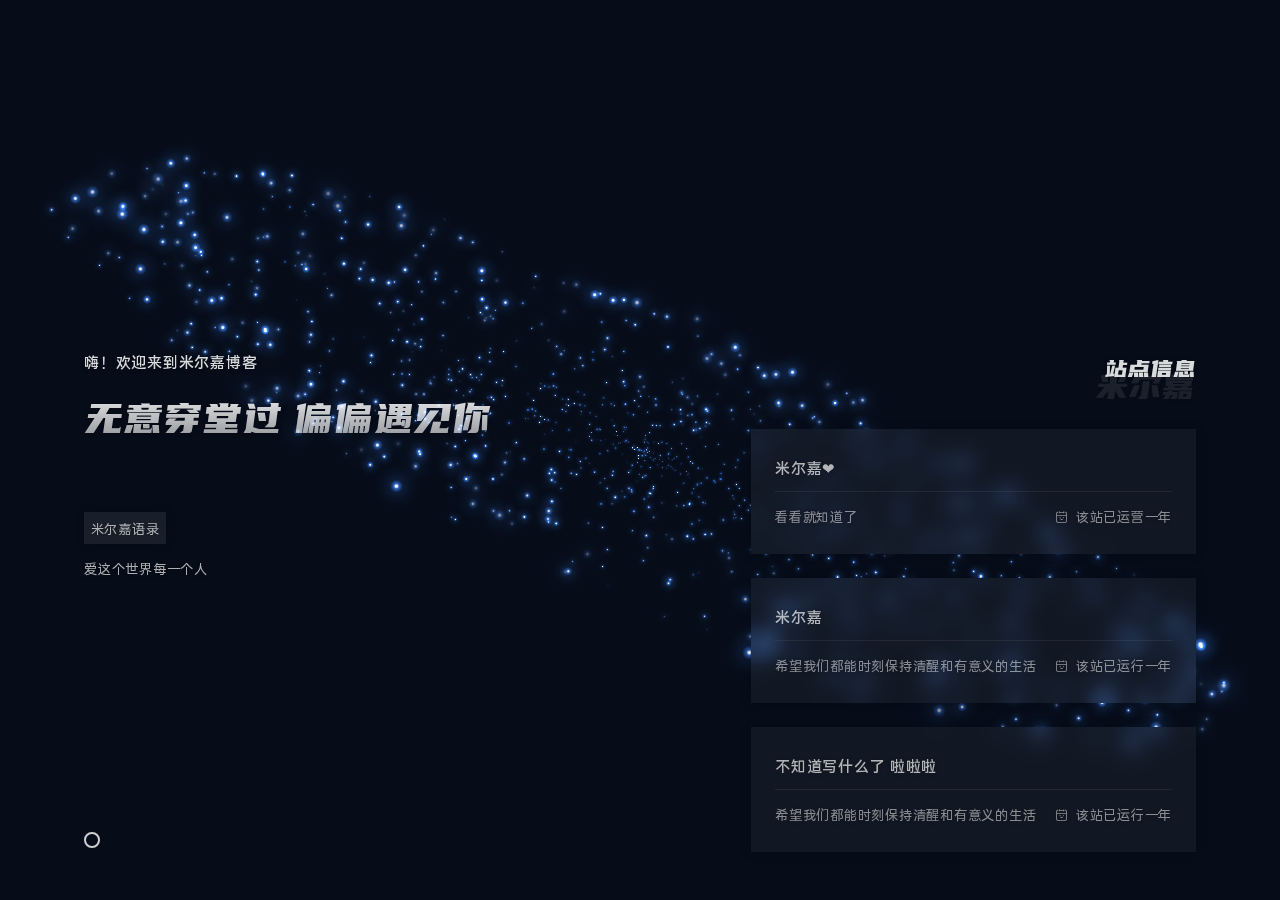
==== homepage/index.html @ cdcbb3e6 "📕add homepage" ====
<!DOCTYPE html><html lang="zh-CN"><head><meta charset="utf-8">

<meta content="yes" name="apple-mobile-web-app-capable">
<meta name="viewport" content="width=device-width, initial-scale=1, user-scalable=no">
<meta name="renderer" content="webkit">
<meta name="force-rendering" content="webkit">
<title>米尔嘉</title>
<meta name="description" content="被凡尘所束缚的一只小草莓">
<meta name="keywords" content="chrelyonly">
<meta name="robots" content="max-image-preview:large">
<link rel="stylesheet" id="wp-block-library-css" href="css/style.min.css" type="text/css" media="all">
<link rel="stylesheet" id="contact-form-7-css" href="css/styles.css" type="text/css" media="all">
<link rel="stylesheet" id="wpd-css-css" href="css/db.min.css" type="text/css" media="screen">
<link rel="stylesheet" id="fonts-css" href="css/fonts.css" type="text/css" media="all">
<link rel="stylesheet" id="iconfont-css" href="css/iconfont.css" type="text/css" media="all">
<link rel="stylesheet" id="style-css" href="css/style.css" type="text/css" media="all">
<script type="text/javascript" src="js/jquery.min.js" id="jquery-core-js"></script>
<script type="text/javascript" src="js/jquery-migrate.min.js" id="jquery-migrate-js"></script>
</style>
<!--<link rel="icon" href="img/1285.gif" sizes="32x32">-->
<!--<link rel="icon" href="img/1246.gif" sizes="192x192">-->
<link rel="apple-touch-icon" href="img/favorite.png">
<script charset="utf-8" id="LA_COLLECT" src="js/js-sdk-pro.min.js"></script>
<script>LA.init({id:"JcX106FxdRLyN26i",ck:"JcX106FxdRLyN26i"})</script>
<script src="js/js-sdk-perf.min.js" crossorigin="anonymous"></script>
<script>new LingQue.Monitor().init({id:"JdysJq0XvlLEm3Dq"});</script>
</head>

<nav id="site-navigation" class="navigation-main header-area" role="navigation">

<a href="" target="_blank" rel="nofollow"><span></span></a>
</div>
<div class="site-icon">
<a class="iconfont icon-subway-solid" href="#" target="_blank" title="离开这里并访问下一个博客"></a>
<a class="iconfont icon-yuanquanquan" href="//foreverblog.cn/go.html" target="_blank" title="离开这里并访问下一个博客"></a>
<input type="checkbox" id="menu-toggle">
<div class="menu-widgets">
<div class="details-modal-content">
<div class="site-icon">

</div>
<div class="login">
<li><img alt="" src="img/avatar.png" srcset="img/avatar_1.png 2x" class="avatar avatar-32 photo avatar-default" height="32" width="32" loading="lazy"><span style="text-transform: uppercase;text-indent: 0.5em; display: none;"></span></li>


<label>

<div class="widget-area" role="complementary">
<div class="widget-area-page">
<div class="widget-container">

<div class="header-description">分享生活·留下感动</div>
<logo></logo>
</div>
</div>
</div>
</nav>
<div class="body-bg"></div>
<div class="header-gotop"></div><style type="text/css">.index-one{display:flex;margin:0 0 -1rem;position:relative;height:100vh;align-items:center;justify-content:space-between;overflow:hidden;box-shadow:0 0 10px 2px rgb(0 0 0 / 30%);padding:3.5rem 3.5rem 2rem;}.index-welcome-thanks{font-size:1.75rem;font-family:'YouSheBiaoTiHei';animation:margin 1.5s cubic-bezier(0.62,0.21,0.25,1) 1 both,opacity 1.5s cubic-bezier(0.62,0.21,0.25,1) 1 both;animation-delay:.3s;-webkit-mask:linear-gradient(#000 30%,rgba(0,0,0,.7) 70%);}.index-welcome-greetings{font-family:'OPPOSans-M';text-transform:capitalize;animation:margin 1.5s cubic-bezier(0.62,0.21,0.25,1) 1 both,opacity 1.5s cubic-bezier(0.62,0.21,0.25,1) 1 both;}.weclome{position:absolute;height:1rem;bottom:2rem;line-height:1;opacity:.8;}.weclome-bg{position:absolute;bottom:2.5rem;letter-spacing:.1em;}.weclome span{font-family:'Edo-SZ';font-size:.75rem;vertical-align:middle;}.weclome i{height:.65rem;width:.65rem;position:absolute;top:0;bottom:0;margin:auto;border-radius:50%;border:.1rem solid #fff;display:block;animation:weclome-i 3s cubic-bezier(0.62,0.21,0.25,1) infinite both;}.weclome h1,.weclome h2,.weclome h3,.weclome h4,.weclome h5{animation:weclome-pc 3s cubic-bezier(0.62,0.21,0.25,1) 1 forwards;overflow:hidden;width:0;height:.625rem;position:absolute;font-size:.625rem;left:1.5rem;top:0;bottom:0;margin:auto;}.weclome h1{animation-delay:.5s;}.weclome h2{animation-delay:3s;}.weclome h3{animation-delay:6s;}.weclome h4{animation-delay:9s;}.weclome h5{animation:weclome-pcf 4s cubic-bezier(0.62,0.21,0.25,1) 1 12s forwards;}.site-header{min-height:100%;width:100%;position:absolute;top:0;left:0;margin:0;z-index:-2;box-shadow:none !important;border-radius:0;}.site-header:after{content:"";height:100%;width:100%;background:#060c19;position:absolute;z-index:-3;}.nav-links{display:flex;justify-content:flex-end;margin:0 0 -1rem -1rem;}.nav-previous,.nav-next{width:50%;}body.night .nav-previous a,body.night .nav-next a,.nav-previous a,.nav-next a{opacity:.6;color:inherit;background:var(--s-background,rgb(255 255 255 / 5%)) !important;box-shadow:none;width:calc(100% - 1rem);backdrop-filter:blur(20px);-webkit-backdrop-filter:blur(20px);}canvas{width:100%;height:100%;position:absolute;object-fit:cover;}.index-old-post,.index-rand-post{margin:2rem 0 0;font-size:.55rem;line-height:3;max-width:70%;opacity:.8;display:block;animation:margin 1.5s cubic-bezier(0.62,0.21,0.25,1) 1 both,opacity 1.5s cubic-bezier(0.62,0.21,0.25,1) 1 both;animation-delay:.5s;}.index-old-post span,.index-rand-post span{padding:.5em;background:var(--s-background,rgb(255 255 255 / 10%));box-shadow:0 0 10px 2px rgb(0 0 0 / 10%);margin:0 .5em 0 0;}.index-old-post a:after,.index-rand-post:after{content:"\e627";font-family:'iconfont';opacity:0;transform:translateX(-10px);transition:all .5s;display:inline-block;}.index-old-post a:hover:after,.index-rand-post:hover:after{opacity:.6;transform:translateX(0);}.index-old-post span{display:inline;}.index-new-post{display:flex;width:40%;flex-direction:column;margin:auto 0 0;align-items:flex-end;max-width:20rem;}.index-new-post .part-title{text-align:right;animation:marginx 1.5s cubic-bezier(0.62,0.21,0.25,1) 1 both,opacity 1.5s cubic-bezier(0.62,0.21,0.25,1) 1 both;}.index-new-post li{display:block;margin:1rem 0 0;width:100%;transition:all .5s;}.index-new-post li:hover .entry-post{opacity:1;transform:scale(1);}.entry-post img{object-fit:cover;height:100%;width:100%;aspect-ratio:16 / 9;}.entry-header{transition:all .5s;z-index:2;position:relative;padding:1rem;border-radius:var(--border-radius);}.index-new-post li:nth-child(2) .entry-header{animation-delay:.3s;}.index-new-post li:nth-child(3) .entry-header{animation-delay:.4s;}.index-new-post li:nth-child(4) .entry-header{animation-delay:.5s;}.index-new-post .paging-navigation{animation:marginx 1.5s cubic-bezier(0.62,0.21,0.25,1) 1 both,opacity 1.5s cubic-bezier(0.62,0.21,0.25,1) 1 both;animation-delay:.6s;}.entry-title{border-bottom:1px solid rgb(124 124 124 / 20%);opacity:.8;padding:0 0 .5em;}.post-categories{opacity:1;margin:0;display:inline;}.post_content{margin:0;font-size:.55rem;}.entry-date{float:right;}.post-views,.comments-number{float:right;margin:0 1em 0 0;}.post-views span:before{margin:0 .5em 0 0;font-family:'iconfont';}.comments-number a:before{margin:0 .5em 0 0;font-family:'iconfont';content:'\e633';font-size:90%;}.part-title{position:relative;font-size:1rem;font-family:'YouSheBiaoTiHei';}.part-title span{font-size:1.5rem;opacity:.1;text-transform:uppercase;display:block;margin:-1rem 0 0;line-height:1;}@keyframes hue-rotate{0%{filter:hue-rotate(0deg);}100%{filter:hue-rotate(360deg);}}@keyframes space{0%{transform:scale(1.5);}100%{transform:scale(1);}}@keyframes marginx{0%{transform:translateX(100%);}100%{transform:translateX(0);}}@media (min-width:1025px){.index-one,.index-one a{color:rgb(255 255 255 / 85%);text-shadow:0 1px 5px rgb(0 0 0 / 30%);}.entry-title{font-size:inherit;}.entry-header{backdrop-filter:blur(10px);-webkit-backdrop-filter:blur(10px);background:var(--s-background,rgb(255 255 255 / 5%));box-shadow:0 0 10px 2px rgb(0 0 0 / 10%);animation:marginx 1.5s cubic-bezier(0.62,0.21,0.25,1) 1 both,opacity 1.5s cubic-bezier(0.62,0.21,0.25,1) 1 both;}.entry-post{opacity:0;position:absolute;top:0;left:0;width:100%;height:100%;transition:all 1s;transform:scale(1.1);filter:brightness(.8);z-index:-1;}.post_content,.entry-title{white-space:nowrap;overflow:hidden;text-overflow:ellipsis;}.index-new-post li:hover .entry-header{background:var(--s-background,rgb(0 0 0 / 10%));}.index-new-post li:hover{width:120%;}canvas{animation:space 1.5s cubic-bezier(0.62,0.21,0.25,1) 1 both,opacity 1.5s cubic-bezier(0.62,0.21,0.25,1) 1 both,hue-rotate 15s cubic-bezier(0.62,0.21,0.25,1) infinite;}}@media (max-width:1024px){.site-header{min-height:50%;position:fixed;}.index-one{display:flex;flex-direction:column;height:auto;padding:0;margin:0;align-items:stretch;}.index-welcome-thanks{font-size:1.25rem;padding:0 1rem;}.weclome{position:static;margin:1rem;animation:margin 1.5s cubic-bezier(0.62,0.21,0.25,1) 1 both,opacity 1.5s cubic-bezier(0.62,0.21,0.25,1) 1 both;animation-delay:.4s;}.index-welcome{margin:max(30vh,6rem) 0 1rem;text-shadow:0 1px 5px rgb(0 0 0 / 30%);color:rgb(255 255 255 / 80%);}.index-new-post{width:100%;max-width:none;align-items:stretch;padding:1rem;background:var(--s-background,#fafafa);border-radius:var(--border-radius) var(--border-radius) 0 0;box-shadow:0 0 10px 2px rgb(0 0 0 / 10%);backdrop-filter:blur(20px);-webkit-backdrop-filter:blur(20px);animation:margin 1.5s cubic-bezier(0.62,0.21,0.25,1) 1 both,opacity 1.5s cubic-bezier(0.62,0.21,0.25,1) 1 both;animation-delay:.5s;}.index-new-post li{background:var(--s-background,white);border-radius:var(--border-radius);box-shadow:0 5px 30px 0 rgb(0 0 0 / 5%);}.entry-post img{border-radius:var(--border-radius);}.index-new-post .part-title{text-align:left;animation:none;}.index-rand-post{display:none;}.index-rand-post a{width:100%;max-width:none;}.index-welcome-greetings{padding:0 1rem;}canvas{height:300%;width:200%;transform:translate(-50%,-30%);left:50%;}}</style>
<div class="index-one">
<div class="site-header">
<canvas id="canvas"></canvas>
</div>
<div class="index-welcome">
<div class="index-welcome-greetings">嗨！欢迎来到米尔嘉博客</div>
<h2 class="index-welcome-thanks">无意穿堂过 偏偏遇见你</h2>
<div class="weclome">
<i></i>

<h3>这里是米尔嘉的个人主页</h3>
<h5>希望这里能让你舒适</h5>
</div>
<a class="index-rand-post"  ><span>米尔嘉语录</span><br>爱这个世界每一个人</a>
</div>
<div class="index-new-post">
<h2 class="part-title">站点信息<span>米尔嘉</span></h2>
<li>
<div class="entry-post"><img width="2903" height="1935" src="img/2022061011452163.webp" class="attachment-post-thumbnail size-post-thumbnail wp-post-image" alt=""></div>
<div class="entry-header">
<h5 class="entry-title"><a href="#" rel="bookmark">米尔嘉❤</a></h5> <div class="post_content">
<span class="entry-date"><a href="#"  rel="bookmark"><time>该站已运营一年</time></a></span>
<!--<div class="comments-number">8888人气</a></div>-->
<!--<div class="post-views"><span>99999热度</span></div>-->
<div class="post-categories"><span class="tag vcard"><a href="#" rel="category tag">看看就知道了</a></span></div>
</div>
</div>
</li>





<li>
<div class="entry-post"><img width="5184" height="3456" src="img/2022061011452163.webp" class="attachment-post-thumbnail size-post-thumbnail wp-post-image" alt="" loading="lazy"></div>
<div class="entry-header">
<h5 class="entry-title"><a href="#" rel="bookmark">米尔嘉</a></h5> <div class="post_content">
<span class="entry-date"><a href="#"  rel="bookmark"><time>该站已运行一年</time></a></span>
<!--<div class="comments-number"><a href="#">88888点赞(带跳转)</a></div>-->
<!--<div class="post-views"><a href="#"  rel="bookmark"><span>99999访问(带跳转)</span></div>-->
<div class="post-categories"><span class="tag vcard"><a href="#" rel="category tag">希望我们都能时刻保持清醒和有意义的生活</a></span></div>
</div>
</div>
</li>
<li>
<div class="entry-post"><img width="1717" height="706" src="img/2022061011452163.webp" class="attachment-post-thumbnail size-post-thumbnail wp-post-image" alt="" loading="lazy"></div>
<div class="entry-header">
<h5 class="entry-title"><a href="#" rel="bookmark">不知道写什么了 啦啦啦</a></h5> <div class="post_content">
<span class="entry-date"><a href="#" rel="bookmark"><time>该站已运行一年</time></a></span>
<!--<div class="comments-number"><a href="#">88888</a></div>-->
<!--<div class="post-views"><a href="#"><span>99999</span></div>-->
<div class="post-categories"><span class="tag vcard"><a href="#" rel="category tag">希望我们都能时刻保持清醒和有意义的生活</a></span></div>
</div>
</div>
</li> <nav class="navigation paging-navigation" role="navigation">
<h1 class="screen-reader-text">Posts navigation</h1>
<div class="nav-links">
</div>











</nav>
</div>
</div>
<script type="text/javascript">"use strict";var canvas =document.getElementById('canvas'),ctx =canvas.getContext('2d'),w =canvas.width =window.innerWidth,h =canvas.height =window.innerHeight,hue =217,stars =[],count =0,maxStars =1000;var canvas2 =document.createElement('canvas'),ctx2 =canvas2.getContext('2d');canvas2.width =100;canvas2.height =100;var half =canvas2.width/2,gradient2 =ctx2.createRadialGradient(half,half,0,half,half,half);gradient2.addColorStop(0.025,'#fff');gradient2.addColorStop(0.1,'hsl(' + hue + ', 61%, 33%)');gradient2.addColorStop(0.25,'hsl(' + hue + ', 64%, 6%)');gradient2.addColorStop(1,'transparent');ctx2.fillStyle =gradient2;ctx2.beginPath();ctx2.arc(half,half,half,0,Math.PI *2);ctx2.fill();function random(min,max) {if (arguments.length < 2) {max =min;min =0;}
if (min >max) {var hold =max;max =min;min =hold;}
return Math.floor(Math.random() *(max - min + 1)) + min;}
var Star =function() {this.orbitRadius =random(w / 2 - 50);this.radius =random(100,this.orbitRadius) / 10;this.orbitX =w / 2;this.orbitY =h / 2;this.timePassed =random(0,maxStars);this.speed =random(this.orbitRadius) / 1000000;this.alpha =random(2,10) / 10;count++;stars[count] =this;}
Star.prototype.draw =function() {var x =Math.sin(this.timePassed + 1) *this.orbitRadius + this.orbitX,y =Math.cos(this.timePassed) *this.orbitRadius/2 + this.orbitY,twinkle =random(10);if (twinkle ===1 &&this.alpha >0) {this.alpha -=0.05;} else if (twinkle ===2 &&this.alpha < 1) {this.alpha +=0.05;}
ctx.globalAlpha =this.alpha;ctx.drawImage(canvas2,x - this.radius / 2,y - this.radius / 2,this.radius,this.radius);this.timePassed +=this.speed;}
for (var i =0;i < maxStars;i++) {new Star();}
function animation() {ctx.globalCompositeOperation ='source-over';ctx.globalAlpha =0.8;ctx.fillStyle ='hsla(' + hue + ', 64%, 6%, 1)';ctx.fillRect(0,0,w,h)
ctx.globalCompositeOperation ='lighter';for (var i =1,l =stars.length;i < l;i++) {stars[i].draw();};window.requestAnimationFrame(animation);}
animation();</script>


<!--<div class="site-footer-bg">-->
<!--<footer id="colophon" class="site-footer" role="contentinfo">-->
<!--<div class="footer-menu">-->
<!--<div class="menu-bottom-container"><ul id="menu-bottom" class="menu"><li id="menu-item-50825" class="menu-item menu-item-type-custom menu-item-object-custom menu-item-has-children menu-item-50825"><a rel="footer-title">逍遥文字</a>-->
<!--<ul class="sub-menu">-->
<!--<li id="menu-item-50760" class="menu-item menu-item-type-taxonomy menu-item-object-category menu-item-50760"><a href="#">逍遥日记</a></li>-->
<!--<li id="menu-item-50759" class="menu-item menu-item-type-taxonomy menu-item-object-category menu-item-50759"><a href="#">随心杂记</a></li>-->
<!--<li id="menu-item-50758" class="menu-item menu-item-type-taxonomy menu-item-object-category menu-item-50758"><a href="#">探索故事</a></li>-->
<!--<li id="menu-item-50757" class="menu-item menu-item-type-taxonomy menu-item-object-category menu-item-50757"><a href="#">参考资料</a></li>-->
<!--</ul>-->
<!--</li>-->
<!--<li id="menu-item-50826" class="menu-item menu-item-type-custom menu-item-object-custom menu-item-has-children menu-item-50826"><a rel="footer-title">逍遥照片</a>-->
<!--<ul class="sub-menu">-->
<!--<li id="menu-item-50763" class="menu-item menu-item-type-taxonomy menu-item-object-category menu-item-50763"><a href="#">景色</a></li>-->
<!--<li id="menu-item-50764" class="menu-item menu-item-type-taxonomy menu-item-object-category menu-item-50764"><a href="#">生活</a></li>-->
<!--<li id="menu-item-50765" class="menu-item menu-item-type-taxonomy menu-item-object-category menu-item-50765"><a href="#">生物</a></li>-->
<!--<li id="menu-item-50766" class="menu-item menu-item-type-taxonomy menu-item-object-category menu-item-50766"><a href="#">组图</a></li>-->
<!--<li id="menu-item-50767" class="menu-item menu-item-type-taxonomy menu-item-object-category menu-item-50767"><a href="#">美食</a></li>-->
<!--</ul>-->
<!--</li>-->
<!--<li id="menu-item-50730" class="menu-item menu-item-type-custom menu-item-object-custom menu-item-has-children menu-item-50730"><a rel="footer-title">页面</a>-->
<!--<ul class="sub-menu">-->
<!--<li id="menu-item-50771" class="menu-item menu-item-type-post_type menu-item-object-page menu-item-50771"><a href="#">逍遥阁</a></li>-->
<!--<li id="menu-item-50773" class="menu-item menu-item-type-post_type menu-item-object-page menu-item-50773"><a href="#">逍遥殿</a></li>-->
<!--<li id="menu-item-56852" class="menu-item menu-item-type-post_type menu-item-object-page menu-item-56852"><a href="#">歌单<span style="font-size: .5rem;opacity: .5;margin: 0 0 0 .2rem; ">Test</span></a></li>-->
<!--<li id="menu-item-51320" class="menu-item menu-item-type-post_type menu-item-object-page menu-item-51320"><a href="#">逍遥语录</a></li>-->
<!--</ul>-->
<!--</li>-->
<!--<li id="menu-item-50827" class="menu-item menu-item-type-custom menu-item-object-custom menu-item-has-children menu-item-50827"><a rel="footer-title">声明</a>-->
<!--<ul class="sub-menu">-->
<!--<li id="menu-item-50732" class="menu-item menu-item-type-custom menu-item-object-custom menu-item-50732"><a href="#">版权声明</a></li>-->
<!--<li id="menu-item-50814" class="menu-item menu-item-type-custom menu-item-object-custom menu-item-50814"><a href="#">豁免条款</a></li>-->
<!--<li id="menu-item-22475" class="menu-item menu-item-type-post_type menu-item-object-page menu-item-privacy-policy menu-item-22475"><a href="#">隐私政策</a></li>-->
<!--</ul>-->
<!--</li>-->

<!--<li id="menu-item-51109" class="menu-item menu-item-type-custom menu-item-object-custom menu-item-has-children menu-item-51109"><a rel="footer-title">快捷浏览</a>-->
<!--<ul class="sub-menu">-->
<!--<li id="menu-item-22476" class="menu-item menu-item-type-post_type menu-item-object-page menu-item-22476"><a href="#">文章归档</a></li>-->
<!--<li id="menu-item-50768" class="menu-item menu-item-type-taxonomy menu-item-object-category menu-item-50768"><a href="#">站点日志</a></li>-->
<!--<li id="menu-item-51111" class="menu-item menu-item-type-custom menu-item-object-custom menu-item-51111"><a target="_blank" rel="noopener" href="#">订阅链接</a></li>-->
<!--</ul>-->
<!--</li>-->
<!--</ul></div> <div class="footer-friends">-->
<!--<div class="footer-friends-title">-->
<!--<a href="#" rel="footer-title">俺家的亲戚</a>-->
<!--</div>-->
<!--<ul>-->
<!--<li><a href="https://www.mi.com/" rel="noopener" title="全国工商联副主席，小米科技创始人" target="_blank">雷军</a></li>-->
<!--<li><a href="https://qq.com" rel="noopener" title="腾讯公司董事会主席兼首席执行官" target="_blank">马化腾</a></li>-->
<!--<li><a href="https://www.taobao.com/" rel="noopener" title="阿里巴巴集团创始人" target="_blank">马云</a></li>-->
<!--<li><a href="https://www.jd.com/" rel="friend noopener" title="京东集团董事局主席" target="_blank">刘强东</a></li>-->
<!--<li><a href="http://www.wanda.cn/" rel="noopener" title="万达集团创办人兼董事长" target="_blank">王健林</a></li>-->
<!--<li><a href="https://www.gree.com/" rel="friend noopener" title="珠海格力电器股份有限公司董事长" target="_blank">董明珠</a></li>-->
<!--<li><a href="https://www.bytedance.com/" rel="noopener" title="字节跳动创始人" target="_blank">张一鸣</a></li>-->
<!--<li><a href="https://www.tcl.com/cn/zh" rel="friend noopener" title="全国工商联副主席、TCL创始人、董事长" target="_blank">李东生</a></li>-->
<!--<li><a href="https://www.huawei.com/" rel="noopener" title="华为技术有限公司主要创始人兼总裁" target="_blank">任正非</a></li>-->
<!--<li><a href="https://www.fuyaogroup.com/" rel="noopener" title="福耀玻璃工业集团股份有限公司创始人" target="_blank">曹德旺</a></li>-->
<!--</ul>-->
<!--</div>-->
<!--</div>-->
<!--</footer>-->
<!--<logo></logo>-->
<!--</div>-->
<!--<div class="site-footer-bg site-footer-bottom-bg">-->
<!--<footer id="colophon" class="site-footer" role="contentinfo">-->
<!--<div class="footer-bottom">-->
<!--<div class="site-link">-->
<!--<a target="_blank" href="//beian.miit.gov.cn"><img src="img/icp.png"><span>京ICP备8888888888号</span></a>-->
<!--<a target="_blank" href="http://www.beian.gov.cn"><img src="img/gongan.png"><span>京公网安备88888888888888号</span></a>-->
<!--</div>-->
<!--<div class="footer-info">-->
<!--© 逍遥版权所有-->
<!--</div>-->
<!--</div>-->
<!--</footer>-->
<!--</div>-->
<script type="text/javascript" src="js/regenerator-runtime.min.js" id="regenerator-runtime-js"></script>
<script type="text/javascript" src="js/wp-polyfill.min.js" id="wp-polyfill-js"></script>
<script type="text/javascript" src="js/index.js" id="contact-form-7-js"></script>
<script type="text/javascript" src="js/db.min.js" id="wpdjs-js"></script>
<script type="text/javascript" src="js/imagesloaded.min.js" id="imagesloaded-js"></script>
<script type="text/javascript" src="js/masonry.min.js" id="masonry-js"></script>
<script type="text/javascript" src="js/functions.js" id="bushwick-functions-js"></script>
</body></html>
---- homepage/css/style.min.css ----
@charset "UTF-8";.wp-block-archives-dropdown label{display:block}.wp-block-avatar.aligncenter{text-align:center}.wp-block-audio{margin:0 0 1em}.wp-block-audio figcaption{margin-top:.5em;margin-bottom:1em}.wp-block-audio audio{width:100%;min-width:300px}.wp-block-button__link{color:#fff;background-color:#32373c;border-radius:9999px;box-shadow:none;cursor:pointer;display:inline-block;font-size:1.125em;padding:calc(.667em + 2px) calc(1.333em + 2px);text-align:center;text-decoration:none;word-break:break-word;box-sizing:border-box}.wp-block-button__link:active,.wp-block-button__link:focus,.wp-block-button__link:hover,.wp-block-button__link:visited{color:#fff}.wp-block-button__link.aligncenter{text-align:center}.wp-block-button__link.alignright{text-align:right}.wp-block-buttons>.wp-block-button.has-custom-width{max-width:none}.wp-block-buttons>.wp-block-button.has-custom-width .wp-block-button__link{width:100%}.wp-block-buttons>.wp-block-button.has-custom-font-size .wp-block-button__link{font-size:inherit}.wp-block-buttons>.wp-block-button.wp-block-button__width-25{width:calc(25% - var(--wp--style--block-gap, .5em)*0.75)}.wp-block-buttons>.wp-block-button.wp-block-button__width-50{width:calc(50% - var(--wp--style--block-gap, .5em)*0.5)}.wp-block-buttons>.wp-block-button.wp-block-button__width-75{width:calc(75% - var(--wp--style--block-gap, .5em)*0.25)}.wp-block-buttons>.wp-block-button.wp-block-button__width-100{width:100%;flex-basis:100%}.wp-block-buttons.is-vertical>.wp-block-button.wp-block-button__width-25{width:25%}.wp-block-buttons.is-vertical>.wp-block-button.wp-block-button__width-50{width:50%}.wp-block-buttons.is-vertical>.wp-block-button.wp-block-button__width-75{width:75%}.wp-block-button.is-style-squared,.wp-block-button__link.wp-block-button.is-style-squared{border-radius:0}.wp-block-button.no-border-radius,.wp-block-button__link.no-border-radius{border-radius:0!important}.is-style-outline>:where(.wp-block-button__link),:where(.wp-block-button__link).is-style-outline{border:2px solid;padding:.667em 1.333em}.is-style-outline>.wp-block-button__link:not(.has-text-color),.wp-block-button__link.is-style-outline:not(.has-text-color){color:currentColor}.is-style-outline>.wp-block-button__link:not(.has-background),.wp-block-button__link.is-style-outline:not(.has-background){background-color:transparent}.wp-block-buttons.is-vertical{flex-direction:column}.wp-block-buttons.is-vertical>.wp-block-button:last-child{margin-bottom:0}.wp-block-buttons>.wp-block-button{display:inline-block;margin:0}.wp-block-buttons.is-content-justification-left{justify-content:flex-start}.wp-block-buttons.is-content-justification-left.is-vertical{align-items:flex-start}.wp-block-buttons.is-content-justification-center{justify-content:center}.wp-block-buttons.is-content-justification-center.is-vertical{align-items:center}.wp-block-buttons.is-content-justification-right{justify-content:flex-end}.wp-block-buttons.is-content-justification-right.is-vertical{align-items:flex-end}.wp-block-buttons.is-content-justification-space-between{justify-content:space-between}.wp-block-buttons.aligncenter{text-align:center}.wp-block-buttons:not(.is-content-justification-space-between,.is-content-justification-right,.is-content-justification-left,.is-content-justification-center) .wp-block-button.aligncenter{margin-left:auto;margin-right:auto;width:100%}.wp-block-button.aligncenter,.wp-block-calendar{text-align:center}.wp-block-calendar tbody td,.wp-block-calendar th{padding:.25em;border:1px solid #ddd}.wp-block-calendar tfoot td{border:none}.wp-block-calendar table{width:100%;border-collapse:collapse}.wp-block-calendar table th{font-weight:400;background:#ddd}.wp-block-calendar a{text-decoration:underline}.wp-block-calendar table caption,.wp-block-calendar table tbody{color:#40464d}.wp-block-categories.alignleft{margin-right:2em}.wp-block-categories.alignright{margin-left:2em}.wp-block-code code{display:block;font-family:inherit;overflow-wrap:break-word;white-space:pre-wrap}.wp-block-columns{display:flex;margin-bottom:1.75em;box-sizing:border-box;flex-wrap:wrap!important;align-items:normal!important}@media (min-width:782px){.wp-block-columns{flex-wrap:nowrap!important}}.wp-block-columns.are-vertically-aligned-top{align-items:flex-start}.wp-block-columns.are-vertically-aligned-center{align-items:center}.wp-block-columns.are-vertically-aligned-bottom{align-items:flex-end}@media (max-width:781px){.wp-block-columns:not(.is-not-stacked-on-mobile)>.wp-block-column{flex-basis:100%!important}}@media (min-width:782px){.wp-block-columns:not(.is-not-stacked-on-mobile)>.wp-block-column{flex-basis:0;flex-grow:1}.wp-block-columns:not(.is-not-stacked-on-mobile)>.wp-block-column[style*=flex-basis]{flex-grow:0}}.wp-block-columns.is-not-stacked-on-mobile{flex-wrap:nowrap!important}.wp-block-columns.is-not-stacked-on-mobile>.wp-block-column{flex-basis:0;flex-grow:1}.wp-block-columns.is-not-stacked-on-mobile>.wp-block-column[style*=flex-basis]{flex-grow:0}:where(.wp-block-columns.has-background){padding:1.25em 2.375em}.wp-block-column{flex-grow:1;min-width:0;word-break:break-word;overflow-wrap:break-word}.wp-block-column.is-vertically-aligned-top{align-self:flex-start}.wp-block-column.is-vertically-aligned-center{align-self:center}.wp-block-column.is-vertically-aligned-bottom{align-self:flex-end}.wp-block-column.is-vertically-aligned-bottom,.wp-block-column.is-vertically-aligned-center,.wp-block-column.is-vertically-aligned-top{width:100%}.wp-block-comments-pagination>.wp-block-comments-pagination-next,.wp-block-comments-pagination>.wp-block-comments-pagination-numbers,.wp-block-comments-pagination>.wp-block-comments-pagination-previous{margin-right:.5em;margin-bottom:.5em}.wp-block-comments-pagination>.wp-block-comments-pagination-next:last-child,.wp-block-comments-pagination>.wp-block-comments-pagination-numbers:last-child,.wp-block-comments-pagination>.wp-block-comments-pagination-previous:last-child{margin-right:0}.wp-block-comments-pagination .wp-block-comments-pagination-previous-arrow{margin-right:1ch;display:inline-block}.wp-block-comments-pagination .wp-block-comments-pagination-previous-arrow:not(.is-arrow-chevron){transform:scaleX(1)}.wp-block-comments-pagination .wp-block-comments-pagination-next-arrow{margin-left:1ch;display:inline-block}.wp-block-comments-pagination .wp-block-comments-pagination-next-arrow:not(.is-arrow-chevron){transform:scaleX(1)}.wp-block-comments-pagination.aligncenter{justify-content:center}.wp-block-comment-template{margin-bottom:0;max-width:100%;list-style:none;padding:0}.wp-block-comment-template li{clear:both}.wp-block-comment-template ol{margin-bottom:0;max-width:100%;list-style:none;padding-left:2rem}.wp-block-cover,.wp-block-cover-image{position:relative;background-size:cover;background-position:50%;min-height:430px;width:100%;display:flex;justify-content:center;align-items:center;padding:1em;box-sizing:border-box}.wp-block-cover-image.has-parallax,.wp-block-cover.has-parallax{background-attachment:fixed}@supports (-webkit-touch-callout:inherit){.wp-block-cover-image.has-parallax,.wp-block-cover.has-parallax{background-attachment:scroll}}@media (prefers-reduced-motion:reduce){.wp-block-cover-image.has-parallax,.wp-block-cover.has-parallax{background-attachment:scroll}}.wp-block-cover-image.is-repeated,.wp-block-cover.is-repeated{background-repeat:repeat;background-size:auto}.wp-block-cover-image.has-background-dim:not([class*=-background-color]),.wp-block-cover-image .has-background-dim:not([class*=-background-color]),.wp-block-cover.has-background-dim:not([class*=-background-color]),.wp-block-cover .has-background-dim:not([class*=-background-color]){background-color:#000}.wp-block-cover-image .has-background-dim.has-background-gradient,.wp-block-cover .has-background-dim.has-background-gradient{background-color:transparent}.wp-block-cover-image.has-background-dim:before,.wp-block-cover.has-background-dim:before{content:"";background-color:inherit}.wp-block-cover-image.has-background-dim:not(.has-background-gradient):before,.wp-block-cover-image .wp-block-cover__background,.wp-block-cover-image .wp-block-cover__gradient-background,.wp-block-cover.has-background-dim:not(.has-background-gradient):before,.wp-block-cover .wp-block-cover__background,.wp-block-cover .wp-block-cover__gradient-background{position:absolute;top:0;left:0;bottom:0;right:0;z-index:1;opacity:.5}.wp-block-cover-image.has-background-dim.has-background-dim-10 .wp-block-cover__background,.wp-block-cover-image.has-background-dim.has-background-dim-10 .wp-block-cover__gradient-background,.wp-block-cover-image.has-background-dim.has-background-dim-10:not(.has-background-gradient):before,.wp-block-cover.has-background-dim.has-background-dim-10 .wp-block-cover__background,.wp-block-cover.has-background-dim.has-background-dim-10 .wp-block-cover__gradient-background,.wp-block-cover.has-background-dim.has-background-dim-10:not(.has-background-gradient):before{opacity:.1}.wp-block-cover-image.has-background-dim.has-background-dim-20 .wp-block-cover__background,.wp-block-cover-image.has-background-dim.has-background-dim-20 .wp-block-cover__gradient-background,.wp-block-cover-image.has-background-dim.has-background-dim-20:not(.has-background-gradient):before,.wp-block-cover.has-background-dim.has-background-dim-20 .wp-block-cover__background,.wp-block-cover.has-background-dim.has-background-dim-20 .wp-block-cover__gradient-background,.wp-block-cover.has-background-dim.has-background-dim-20:not(.has-background-gradient):before{opacity:.2}.wp-block-cover-image.has-background-dim.has-background-dim-30 .wp-block-cover__background,.wp-block-cover-image.has-background-dim.has-background-dim-30 .wp-block-cover__gradient-background,.wp-block-cover-image.has-background-dim.has-background-dim-30:not(.has-background-gradient):before,.wp-block-cover.has-background-dim.has-background-dim-30 .wp-block-cover__background,.wp-block-cover.has-background-dim.has-background-dim-30 .wp-block-cover__gradient-background,.wp-block-cover.has-background-dim.has-background-dim-30:not(.has-background-gradient):before{opacity:.3}.wp-block-cover-image.has-background-dim.has-background-dim-40 .wp-block-cover__background,.wp-block-cover-image.has-background-dim.has-background-dim-40 .wp-block-cover__gradient-background,.wp-block-cover-image.has-background-dim.has-background-dim-40:not(.has-background-gradient):before,.wp-block-cover.has-background-dim.has-background-dim-40 .wp-block-cover__background,.wp-block-cover.has-background-dim.has-background-dim-40 .wp-block-cover__gradient-background,.wp-block-cover.has-background-dim.has-background-dim-40:not(.has-background-gradient):before{opacity:.4}.wp-block-cover-image.has-background-dim.has-background-dim-50 .wp-block-cover__background,.wp-block-cover-image.has-background-dim.has-background-dim-50 .wp-block-cover__gradient-background,.wp-block-cover-image.has-background-dim.has-background-dim-50:not(.has-background-gradient):before,.wp-block-cover.has-background-dim.has-background-dim-50 .wp-block-cover__background,.wp-block-cover.has-background-dim.has-background-dim-50 .wp-block-cover__gradient-background,.wp-block-cover.has-background-dim.has-background-dim-50:not(.has-background-gradient):before{opacity:.5}.wp-block-cover-image.has-background-dim.has-background-dim-60 .wp-block-cover__background,.wp-block-cover-image.has-background-dim.has-background-dim-60 .wp-block-cover__gradient-background,.wp-block-cover-image.has-background-dim.has-background-dim-60:not(.has-background-gradient):before,.wp-block-cover.has-background-dim.has-background-dim-60 .wp-block-cover__background,.wp-block-cover.has-background-dim.has-background-dim-60 .wp-block-cover__gradient-background,.wp-block-cover.has-background-dim.has-background-dim-60:not(.has-background-gradient):before{opacity:.6}.wp-block-cover-image.has-background-dim.has-background-dim-70 .wp-block-cover__background,.wp-block-cover-image.has-background-dim.has-background-dim-70 .wp-block-cover__gradient-background,.wp-block-cover-image.has-background-dim.has-background-dim-70:not(.has-background-gradient):before,.wp-block-cover.has-background-dim.has-background-dim-70 .wp-block-cover__background,.wp-block-cover.has-background-dim.has-background-dim-70 .wp-block-cover__gradient-background,.wp-block-cover.has-background-dim.has-background-dim-70:not(.has-background-gradient):before{opacity:.7}.wp-block-cover-image.has-background-dim.has-background-dim-80 .wp-block-cover__background,.wp-block-cover-image.has-background-dim.has-background-dim-80 .wp-block-cover__gradient-background,.wp-block-cover-image.has-background-dim.has-background-dim-80:not(.has-background-gradient):before,.wp-block-cover.has-background-dim.has-background-dim-80 .wp-block-cover__background,.wp-block-cover.has-background-dim.has-background-dim-80 .wp-block-cover__gradient-background,.wp-block-cover.has-background-dim.has-background-dim-80:not(.has-background-gradient):before{opacity:.8}.wp-block-cover-image.has-background-dim.has-background-dim-90 .wp-block-cover__background,.wp-block-cover-image.has-background-dim.has-background-dim-90 .wp-block-cover__gradient-background,.wp-block-cover-image.has-background-dim.has-background-dim-90:not(.has-background-gradient):before,.wp-block-cover.has-background-dim.has-background-dim-90 .wp-block-cover__background,.wp-block-cover.has-background-dim.has-background-dim-90 .wp-block-cover__gradient-background,.wp-block-cover.has-background-dim.has-background-dim-90:not(.has-background-gradient):before{opacity:.9}.wp-block-cover-image.has-background-dim.has-background-dim-100 .wp-block-cover__background,.wp-block-cover-image.has-background-dim.has-background-dim-100 .wp-block-cover__gradient-background,.wp-block-cover-image.has-background-dim.has-background-dim-100:not(.has-background-gradient):before,.wp-block-cover.has-background-dim.has-background-dim-100 .wp-block-cover__background,.wp-block-cover.has-background-dim.has-background-dim-100 .wp-block-cover__gradient-background,.wp-block-cover.has-background-dim.has-background-dim-100:not(.has-background-gradient):before{opacity:1}.wp-block-cover-image .wp-block-cover__background.has-background-dim.has-background-dim-0,.wp-block-cover-image .wp-block-cover__gradient-background.has-background-dim.has-background-dim-0,.wp-block-cover .wp-block-cover__background.has-background-dim.has-background-dim-0,.wp-block-cover .wp-block-cover__gradient-background.has-background-dim.has-background-dim-0{opacity:0}.wp-block-cover-image .wp-block-cover__background.has-background-dim.has-background-dim-10,.wp-block-cover-image .wp-block-cover__gradient-background.has-background-dim.has-background-dim-10,.wp-block-cover .wp-block-cover__background.has-background-dim.has-background-dim-10,.wp-block-cover .wp-block-cover__gradient-background.has-background-dim.has-background-dim-10{opacity:.1}.wp-block-cover-image .wp-block-cover__background.has-background-dim.has-background-dim-20,.wp-block-cover-image .wp-block-cover__gradient-background.has-background-dim.has-background-dim-20,.wp-block-cover .wp-block-cover__background.has-background-dim.has-background-dim-20,.wp-block-cover .wp-block-cover__gradient-background.has-background-dim.has-background-dim-20{opacity:.2}.wp-block-cover-image .wp-block-cover__background.has-background-dim.has-background-dim-30,.wp-block-cover-image .wp-block-cover__gradient-background.has-background-dim.has-background-dim-30,.wp-block-cover .wp-block-cover__background.has-background-dim.has-background-dim-30,.wp-block-cover .wp-block-cover__gradient-background.has-background-dim.has-background-dim-30{opacity:.3}.wp-block-cover-image .wp-block-cover__background.has-background-dim.has-background-dim-40,.wp-block-cover-image .wp-block-cover__gradient-background.has-background-dim.has-background-dim-40,.wp-block-cover .wp-block-cover__background.has-background-dim.has-background-dim-40,.wp-block-cover .wp-block-cover__gradient-background.has-background-dim.has-background-dim-40{opacity:.4}.wp-block-cover-image .wp-block-cover__background.has-background-dim.has-background-dim-50,.wp-block-cover-image .wp-block-cover__gradient-background.has-background-dim.has-background-dim-50,.wp-block-cover .wp-block-cover__background.has-background-dim.has-background-dim-50,.wp-block-cover .wp-block-cover__gradient-background.has-background-dim.has-background-dim-50{opacity:.5}.wp-block-cover-image .wp-block-cover__background.has-background-dim.has-background-dim-60,.wp-block-cover-image .wp-block-cover__gradient-background.has-background-dim.has-background-dim-60,.wp-block-cover .wp-block-cover__background.has-background-dim.has-background-dim-60,.wp-block-cover .wp-block-cover__gradient-background.has-background-dim.has-background-dim-60{opacity:.6}.wp-block-cover-image .wp-block-cover__background.has-background-dim.has-background-dim-70,.wp-block-cover-image .wp-block-cover__gradient-background.has-background-dim.has-background-dim-70,.wp-block-cover .wp-block-cover__background.has-background-dim.has-background-dim-70,.wp-block-cover .wp-block-cover__gradient-background.has-background-dim.has-background-dim-70{opacity:.7}.wp-block-cover-image .wp-block-cover__background.has-background-dim.has-background-dim-80,.wp-block-cover-image .wp-block-cover__gradient-background.has-background-dim.has-background-dim-80,.wp-block-cover .wp-block-cover__background.has-background-dim.has-background-dim-80,.wp-block-cover .wp-block-cover__gradient-background.has-background-dim.has-background-dim-80{opacity:.8}.wp-block-cover-image .wp-block-cover__background.has-background-dim.has-background-dim-90,.wp-block-cover-image .wp-block-cover__gradient-background.has-background-dim.has-background-dim-90,.wp-block-cover .wp-block-cover__background.has-background-dim.has-background-dim-90,.wp-block-cover .wp-block-cover__gradient-background.has-background-dim.has-background-dim-90{opacity:.9}.wp-block-cover-image .wp-block-cover__background.has-background-dim.has-background-dim-100,.wp-block-cover-image .wp-block-cover__gradient-background.has-background-dim.has-background-dim-100,.wp-block-cover .wp-block-cover__background.has-background-dim.has-background-dim-100,.wp-block-cover .wp-block-cover__gradient-background.has-background-dim.has-background-dim-100{opacity:1}.wp-block-cover-image .block-library-cover__padding-visualizer,.wp-block-cover .block-library-cover__padding-visualizer{z-index:2}.wp-block-cover-image.alignleft,.wp-block-cover-image.alignright,.wp-block-cover.alignleft,.wp-block-cover.alignright{max-width:420px;width:100%}.wp-block-cover-image:after,.wp-block-cover:after{display:block;content:"";font-size:0;min-height:inherit}@supports (position:sticky){.wp-block-cover-image:after,.wp-block-cover:after{content:none}}.wp-block-cover-image.aligncenter,.wp-block-cover-image.alignleft,.wp-block-cover-image.alignright,.wp-block-cover.aligncenter,.wp-block-cover.alignleft,.wp-block-cover.alignright{display:flex}.wp-block-cover-image .wp-block-cover__inner-container,.wp-block-cover .wp-block-cover__inner-container{width:100%;z-index:1;color:#fff}.wp-block-cover-image.is-light .wp-block-cover__inner-container,.wp-block-cover.is-light .wp-block-cover__inner-container{color:#000}.wp-block-cover-image h1:not(.has-text-color),.wp-block-cover-image h2:not(.has-text-color),.wp-block-cover-image h3:not(.has-text-color),.wp-block-cover-image h4:not(.has-text-color),.wp-block-cover-image h5:not(.has-text-color),.wp-block-cover-image h6:not(.has-text-color),.wp-block-cover-image p:not(.has-text-color),.wp-block-cover h1:not(.has-text-color),.wp-block-cover h2:not(.has-text-color),.wp-block-cover h3:not(.has-text-color),.wp-block-cover h4:not(.has-text-color),.wp-block-cover h5:not(.has-text-color),.wp-block-cover h6:not(.has-text-color),.wp-block-cover p:not(.has-text-color){color:inherit}.wp-block-cover-image.is-position-top-left,.wp-block-cover.is-position-top-left{align-items:flex-start;justify-content:flex-start}.wp-block-cover-image.is-position-top-center,.wp-block-cover.is-position-top-center{align-items:flex-start;justify-content:center}.wp-block-cover-image.is-position-top-right,.wp-block-cover.is-position-top-right{align-items:flex-start;justify-content:flex-end}.wp-block-cover-image.is-position-center-left,.wp-block-cover.is-position-center-left{align-items:center;justify-content:flex-start}.wp-block-cover-image.is-position-center-center,.wp-block-cover.is-position-center-center{align-items:center;justify-content:center}.wp-block-cover-image.is-position-center-right,.wp-block-cover.is-position-center-right{align-items:center;justify-content:flex-end}.wp-block-cover-image.is-position-bottom-left,.wp-block-cover.is-position-bottom-left{align-items:flex-end;justify-content:flex-start}.wp-block-cover-image.is-position-bottom-center,.wp-block-cover.is-position-bottom-center{align-items:flex-end;justify-content:center}.wp-block-cover-image.is-position-bottom-right,.wp-block-cover.is-position-bottom-right{align-items:flex-end;justify-content:flex-end}.wp-block-cover-image.has-custom-content-position.has-custom-content-position .wp-block-cover__inner-container,.wp-block-cover.has-custom-content-position.has-custom-content-position .wp-block-cover__inner-container{margin:0;width:auto}.wp-block-cover-image img.wp-block-cover__image-background,.wp-block-cover-image video.wp-block-cover__video-background,.wp-block-cover img.wp-block-cover__image-background,.wp-block-cover video.wp-block-cover__video-background{position:absolute;top:0;left:0;right:0;bottom:0;margin:0;padding:0;width:100%;height:100%;max-width:none;max-height:none;-o-object-fit:cover;object-fit:cover;outline:none;border:none;box-shadow:none}.wp-block-cover__image-background,.wp-block-cover__video-background{z-index:0}.wp-block-cover-image-text,.wp-block-cover-image-text a,.wp-block-cover-image-text a:active,.wp-block-cover-image-text a:focus,.wp-block-cover-image-text a:hover,.wp-block-cover-text,.wp-block-cover-text a,.wp-block-cover-text a:active,.wp-block-cover-text a:focus,.wp-block-cover-text a:hover,section.wp-block-cover-image h2,section.wp-block-cover-image h2 a,section.wp-block-cover-image h2 a:active,section.wp-block-cover-image h2 a:focus,section.wp-block-cover-image h2 a:hover{color:#fff}.wp-block-cover-image .wp-block-cover.has-left-content{justify-content:flex-start}.wp-block-cover-image .wp-block-cover.has-right-content{justify-content:flex-end}.wp-block-cover-image.has-left-content .wp-block-cover-image-text,.wp-block-cover.has-left-content .wp-block-cover-text,section.wp-block-cover-image.has-left-content>h2{margin-left:0;text-align:left}.wp-block-cover-image.has-right-content .wp-block-cover-image-text,.wp-block-cover.has-right-content .wp-block-cover-text,section.wp-block-cover-image.has-right-content>h2{margin-right:0;text-align:right}.wp-block-cover-image .wp-block-cover-image-text,.wp-block-cover .wp-block-cover-text,section.wp-block-cover-image>h2{font-size:2em;line-height:1.25;z-index:1;margin-bottom:0;max-width:840px;padding:.44em;text-align:center}.wp-block-embed.alignleft,.wp-block-embed.alignright,.wp-block[data-align=left]>[data-type="core/embed"],.wp-block[data-align=right]>[data-type="core/embed"]{max-width:360px;width:100%}.wp-block-embed.alignleft .wp-block-embed__wrapper,.wp-block-embed.alignright .wp-block-embed__wrapper,.wp-block[data-align=left]>[data-type="core/embed"] .wp-block-embed__wrapper,.wp-block[data-align=right]>[data-type="core/embed"] .wp-block-embed__wrapper{min-width:280px}.wp-block-cover .wp-block-embed{min-width:320px;min-height:240px}.wp-block-embed{margin:0 0 1em;overflow-wrap:break-word}.wp-block-embed figcaption{margin-top:.5em;margin-bottom:1em}.wp-block-embed iframe{max-width:100%}.wp-block-embed__wrapper{position:relative}.wp-embed-responsive .wp-has-aspect-ratio .wp-block-embed__wrapper:before{content:"";display:block;padding-top:50%}.wp-embed-responsive .wp-has-aspect-ratio iframe{position:absolute;top:0;right:0;bottom:0;left:0;height:100%;width:100%}.wp-embed-responsive .wp-embed-aspect-21-9 .wp-block-embed__wrapper:before{padding-top:42.85%}.wp-embed-responsive .wp-embed-aspect-18-9 .wp-block-embed__wrapper:before{padding-top:50%}.wp-embed-responsive .wp-embed-aspect-16-9 .wp-block-embed__wrapper:before{padding-top:56.25%}.wp-embed-responsive .wp-embed-aspect-4-3 .wp-block-embed__wrapper:before{padding-top:75%}.wp-embed-responsive .wp-embed-aspect-1-1 .wp-block-embed__wrapper:before{padding-top:100%}.wp-embed-responsive .wp-embed-aspect-9-16 .wp-block-embed__wrapper:before{padding-top:177.77%}.wp-embed-responsive .wp-embed-aspect-1-2 .wp-block-embed__wrapper:before{padding-top:200%}.wp-block-file{margin-bottom:1.5em}.wp-block-file.aligncenter{text-align:center}.wp-block-file.alignright{text-align:right}.wp-block-file .wp-block-file__embed{margin-bottom:1em}.wp-block-file .wp-block-file__button{background:#32373c;border-radius:2em;color:#fff;font-size:.8em;padding:.5em 1em}.wp-block-file a.wp-block-file__button{text-decoration:none}.wp-block-file a.wp-block-file__button:active,.wp-block-file a.wp-block-file__button:focus,.wp-block-file a.wp-block-file__button:hover,.wp-block-file a.wp-block-file__button:visited{box-shadow:none;color:#fff;opacity:.85;text-decoration:none}.wp-block-file *+.wp-block-file__button{margin-left:.75em}.blocks-gallery-grid:not(.has-nested-images),.wp-block-gallery:not(.has-nested-images){display:flex;flex-wrap:wrap;list-style-type:none;padding:0;margin:0}.blocks-gallery-grid:not(.has-nested-images) .blocks-gallery-image,.blocks-gallery-grid:not(.has-nested-images) .blocks-gallery-item,.wp-block-gallery:not(.has-nested-images) .blocks-gallery-image,.wp-block-gallery:not(.has-nested-images) .blocks-gallery-item{margin:0 1em 1em 0;display:flex;flex-grow:1;flex-direction:column;justify-content:center;position:relative;width:calc(50% - 1em)}.blocks-gallery-grid:not(.has-nested-images) .blocks-gallery-image:nth-of-type(2n),.blocks-gallery-grid:not(.has-nested-images) .blocks-gallery-item:nth-of-type(2n),.wp-block-gallery:not(.has-nested-images) .blocks-gallery-image:nth-of-type(2n),.wp-block-gallery:not(.has-nested-images) .blocks-gallery-item:nth-of-type(2n){margin-right:0}.blocks-gallery-grid:not(.has-nested-images) .blocks-gallery-image figure,.blocks-gallery-grid:not(.has-nested-images) .blocks-gallery-item figure,.wp-block-gallery:not(.has-nested-images) .blocks-gallery-image figure,.wp-block-gallery:not(.has-nested-images) .blocks-gallery-item figure{margin:0;height:100%;display:flex;align-items:flex-end;justify-content:flex-start}.blocks-gallery-grid:not(.has-nested-images) .blocks-gallery-image img,.blocks-gallery-grid:not(.has-nested-images) .blocks-gallery-item img,.wp-block-gallery:not(.has-nested-images) .blocks-gallery-image img,.wp-block-gallery:not(.has-nested-images) .blocks-gallery-item img{display:block;max-width:100%;height:auto;width:auto}.blocks-gallery-grid:not(.has-nested-images) .blocks-gallery-image figcaption,.blocks-gallery-grid:not(.has-nested-images) .blocks-gallery-item figcaption,.wp-block-gallery:not(.has-nested-images) .blocks-gallery-image figcaption,.wp-block-gallery:not(.has-nested-images) .blocks-gallery-item figcaption{position:absolute;bottom:0;width:100%;max-height:100%;overflow:auto;padding:3em .77em .7em;color:#fff;text-align:center;font-size:.8em;background:linear-gradient(0deg,rgba(0,0,0,.7),rgba(0,0,0,.3) 70%,transparent);box-sizing:border-box;margin:0;z-index:2}.blocks-gallery-grid:not(.has-nested-images) .blocks-gallery-image figcaption img,.blocks-gallery-grid:not(.has-nested-images) .blocks-gallery-item figcaption img,.wp-block-gallery:not(.has-nested-images) .blocks-gallery-image figcaption img,.wp-block-gallery:not(.has-nested-images) .blocks-gallery-item figcaption img{display:inline}.blocks-gallery-grid:not(.has-nested-images) figcaption,.wp-block-gallery:not(.has-nested-images) figcaption{flex-grow:1}.blocks-gallery-grid:not(.has-nested-images).is-cropped .blocks-gallery-image a,.blocks-gallery-grid:not(.has-nested-images).is-cropped .blocks-gallery-image img,.blocks-gallery-grid:not(.has-nested-images).is-cropped .blocks-gallery-item a,.blocks-gallery-grid:not(.has-nested-images).is-cropped .blocks-gallery-item img,.wp-block-gallery:not(.has-nested-images).is-cropped .blocks-gallery-image a,.wp-block-gallery:not(.has-nested-images).is-cropped .blocks-gallery-image img,.wp-block-gallery:not(.has-nested-images).is-cropped .blocks-gallery-item a,.wp-block-gallery:not(.has-nested-images).is-cropped .blocks-gallery-item img{width:100%;height:100%;flex:1;-o-object-fit:cover;object-fit:cover}.blocks-gallery-grid:not(.has-nested-images).columns-1 .blocks-gallery-image,.blocks-gallery-grid:not(.has-nested-images).columns-1 .blocks-gallery-item,.wp-block-gallery:not(.has-nested-images).columns-1 .blocks-gallery-image,.wp-block-gallery:not(.has-nested-images).columns-1 .blocks-gallery-item{width:100%;margin-right:0}@media (min-width:600px){.blocks-gallery-grid:not(.has-nested-images).columns-3 .blocks-gallery-image,.blocks-gallery-grid:not(.has-nested-images).columns-3 .blocks-gallery-item,.wp-block-gallery:not(.has-nested-images).columns-3 .blocks-gallery-image,.wp-block-gallery:not(.has-nested-images).columns-3 .blocks-gallery-item{width:calc(33.33333% - .66667em);margin-right:1em}.blocks-gallery-grid:not(.has-nested-images).columns-4 .blocks-gallery-image,.blocks-gallery-grid:not(.has-nested-images).columns-4 .blocks-gallery-item,.wp-block-gallery:not(.has-nested-images).columns-4 .blocks-gallery-image,.wp-block-gallery:not(.has-nested-images).columns-4 .blocks-gallery-item{width:calc(25% - .75em);margin-right:1em}.blocks-gallery-grid:not(.has-nested-images).columns-5 .blocks-gallery-image,.blocks-gallery-grid:not(.has-nested-images).columns-5 .blocks-gallery-item,.wp-block-gallery:not(.has-nested-images).columns-5 .blocks-gallery-image,.wp-block-gallery:not(.has-nested-images).columns-5 .blocks-gallery-item{width:calc(20% - .8em);margin-right:1em}.blocks-gallery-grid:not(.has-nested-images).columns-6 .blocks-gallery-image,.blocks-gallery-grid:not(.has-nested-images).columns-6 .blocks-gallery-item,.wp-block-gallery:not(.has-nested-images).columns-6 .blocks-gallery-image,.wp-block-gallery:not(.has-nested-images).columns-6 .blocks-gallery-item{width:calc(16.66667% - .83333em);margin-right:1em}.blocks-gallery-grid:not(.has-nested-images).columns-7 .blocks-gallery-image,.blocks-gallery-grid:not(.has-nested-images).columns-7 .blocks-gallery-item,.wp-block-gallery:not(.has-nested-images).columns-7 .blocks-gallery-image,.wp-block-gallery:not(.has-nested-images).columns-7 .blocks-gallery-item{width:calc(14.28571% - .85714em);margin-right:1em}.blocks-gallery-grid:not(.has-nested-images).columns-8 .blocks-gallery-image,.blocks-gallery-grid:not(.has-nested-images).columns-8 .blocks-gallery-item,.wp-block-gallery:not(.has-nested-images).columns-8 .blocks-gallery-image,.wp-block-gallery:not(.has-nested-images).columns-8 .blocks-gallery-item{width:calc(12.5% - .875em);margin-right:1em}.blocks-gallery-grid:not(.has-nested-images).columns-1 .blocks-gallery-image:nth-of-type(1n),.blocks-gallery-grid:not(.has-nested-images).columns-1 .blocks-gallery-item:nth-of-type(1n),.blocks-gallery-grid:not(.has-nested-images).columns-2 .blocks-gallery-image:nth-of-type(2n),.blocks-gallery-grid:not(.has-nested-images).columns-2 .blocks-gallery-item:nth-of-type(2n),.blocks-gallery-grid:not(.has-nested-images).columns-3 .blocks-gallery-image:nth-of-type(3n),.blocks-gallery-grid:not(.has-nested-images).columns-3 .blocks-gallery-item:nth-of-type(3n),.blocks-gallery-grid:not(.has-nested-images).columns-4 .blocks-gallery-image:nth-of-type(4n),.blocks-gallery-grid:not(.has-nested-images).columns-4 .blocks-gallery-item:nth-of-type(4n),.blocks-gallery-grid:not(.has-nested-images).columns-5 .blocks-gallery-image:nth-of-type(5n),.blocks-gallery-grid:not(.has-nested-images).columns-5 .blocks-gallery-item:nth-of-type(5n),.blocks-gallery-grid:not(.has-nested-images).columns-6 .blocks-gallery-image:nth-of-type(6n),.blocks-gallery-grid:not(.has-nested-images).columns-6 .blocks-gallery-item:nth-of-type(6n),.blocks-gallery-grid:not(.has-nested-images).columns-7 .blocks-gallery-image:nth-of-type(7n),.blocks-gallery-grid:not(.has-nested-images).columns-7 .blocks-gallery-item:nth-of-type(7n),.blocks-gallery-grid:not(.has-nested-images).columns-8 .blocks-gallery-image:nth-of-type(8n),.blocks-gallery-grid:not(.has-nested-images).columns-8 .blocks-gallery-item:nth-of-type(8n),.wp-block-gallery:not(.has-nested-images).columns-1 .blocks-gallery-image:nth-of-type(1n),.wp-block-gallery:not(.has-nested-images).columns-1 .blocks-gallery-item:nth-of-type(1n),.wp-block-gallery:not(.has-nested-images).columns-2 .blocks-gallery-image:nth-of-type(2n),.wp-block-gallery:not(.has-nested-images).columns-2 .blocks-gallery-item:nth-of-type(2n),.wp-block-gallery:not(.has-nested-images).columns-3 .blocks-gallery-image:nth-of-type(3n),.wp-block-gallery:not(.has-nested-images).columns-3 .blocks-gallery-item:nth-of-type(3n),.wp-block-gallery:not(.has-nested-images).columns-4 .blocks-gallery-image:nth-of-type(4n),.wp-block-gallery:not(.has-nested-images).columns-4 .blocks-gallery-item:nth-of-type(4n),.wp-block-gallery:not(.has-nested-images).columns-5 .blocks-gallery-image:nth-of-type(5n),.wp-block-gallery:not(.has-nested-images).columns-5 .blocks-gallery-item:nth-of-type(5n),.wp-block-gallery:not(.has-nested-images).columns-6 .blocks-gallery-image:nth-of-type(6n),.wp-block-gallery:not(.has-nested-images).columns-6 .blocks-gallery-item:nth-of-type(6n),.wp-block-gallery:not(.has-nested-images).columns-7 .blocks-gallery-image:nth-of-type(7n),.wp-block-gallery:not(.has-nested-images).columns-7 .blocks-gallery-item:nth-of-type(7n),.wp-block-gallery:not(.has-nested-images).columns-8 .blocks-gallery-image:nth-of-type(8n),.wp-block-gallery:not(.has-nested-images).columns-8 .blocks-gallery-item:nth-of-type(8n){margin-right:0}}.blocks-gallery-grid:not(.has-nested-images) .blocks-gallery-image:last-child,.blocks-gallery-grid:not(.has-nested-images) .blocks-gallery-item:last-child,.wp-block-gallery:not(.has-nested-images) .blocks-gallery-image:last-child,.wp-block-gallery:not(.has-nested-images) .blocks-gallery-item:last-child{margin-right:0}.blocks-gallery-grid:not(.has-nested-images).alignleft,.blocks-gallery-grid:not(.has-nested-images).alignright,.wp-block-gallery:not(.has-nested-images).alignleft,.wp-block-gallery:not(.has-nested-images).alignright{max-width:420px;width:100%}.blocks-gallery-grid:not(.has-nested-images).aligncenter .blocks-gallery-item figure,.wp-block-gallery:not(.has-nested-images).aligncenter .blocks-gallery-item figure{justify-content:center}.wp-block-gallery:not(.is-cropped) .blocks-gallery-item{align-self:flex-start}figure.wp-block-gallery.has-nested-images{align-items:normal}.wp-block-gallery.has-nested-images figure.wp-block-image:not(#individual-image){width:calc(50% - var(--wp--style--unstable-gallery-gap, 16px)/2);margin:0}.wp-block-gallery.has-nested-images figure.wp-block-image{display:flex;flex-grow:1;justify-content:center;position:relative;flex-direction:column;max-width:100%}.wp-block-gallery.has-nested-images figure.wp-block-image>a,.wp-block-gallery.has-nested-images figure.wp-block-image>div{margin:0;flex-direction:column;flex-grow:1}.wp-block-gallery.has-nested-images figure.wp-block-image img{display:block;height:auto;max-width:100%!important;width:auto}.wp-block-gallery.has-nested-images figure.wp-block-image figcaption{background:linear-gradient(0deg,rgba(0,0,0,.7),rgba(0,0,0,.3) 70%,transparent);bottom:0;color:#fff;font-size:13px;left:0;margin-bottom:0;max-height:60%;overflow:auto;padding:0 8px 8px;position:absolute;text-align:center;width:100%;box-sizing:border-box}.wp-block-gallery.has-nested-images figure.wp-block-image figcaption img{display:inline}.wp-block-gallery.has-nested-images figure.wp-block-image figcaption a{color:inherit}.wp-block-gallery.has-nested-images figure.wp-block-image.is-style-rounded>a,.wp-block-gallery.has-nested-images figure.wp-block-image.is-style-rounded>div{flex:1 1 auto}.wp-block-gallery.has-nested-images figure.wp-block-image.is-style-rounded figcaption{flex:initial;background:none;color:inherit;margin:0;padding:10px 10px 9px;position:relative}.wp-block-gallery.has-nested-images figcaption{flex-grow:1;flex-basis:100%;text-align:center}.wp-block-gallery.has-nested-images:not(.is-cropped) figure.wp-block-image:not(#individual-image){margin-top:0;margin-bottom:auto}.wp-block-gallery.has-nested-images.is-cropped figure.wp-block-image:not(#individual-image){align-self:inherit}.wp-block-gallery.has-nested-images.is-cropped figure.wp-block-image:not(#individual-image)>a,.wp-block-gallery.has-nested-images.is-cropped figure.wp-block-image:not(#individual-image)>div:not(.components-drop-zone){display:flex}.wp-block-gallery.has-nested-images.is-cropped figure.wp-block-image:not(#individual-image) a,.wp-block-gallery.has-nested-images.is-cropped figure.wp-block-image:not(#individual-image) img{width:100%;flex:1 0 0%;height:100%;-o-object-fit:cover;object-fit:cover}.wp-block-gallery.has-nested-images.columns-1 figure.wp-block-image:not(#individual-image){width:100%}@media (min-width:600px){.wp-block-gallery.has-nested-images.columns-3 figure.wp-block-image:not(#individual-image){width:calc(33.33333% - var(--wp--style--unstable-gallery-gap, 16px)*0.66667)}.wp-block-gallery.has-nested-images.columns-4 figure.wp-block-image:not(#individual-image){width:calc(25% - var(--wp--style--unstable-gallery-gap, 16px)*0.75)}.wp-block-gallery.has-nested-images.columns-5 figure.wp-block-image:not(#individual-image){width:calc(20% - var(--wp--style--unstable-gallery-gap, 16px)*0.8)}.wp-block-gallery.has-nested-images.columns-6 figure.wp-block-image:not(#individual-image){width:calc(16.66667% - var(--wp--style--unstable-gallery-gap, 16px)*0.83333)}.wp-block-gallery.has-nested-images.columns-7 figure.wp-block-image:not(#individual-image){width:calc(14.28571% - var(--wp--style--unstable-gallery-gap, 16px)*0.85714)}.wp-block-gallery.has-nested-images.columns-8 figure.wp-block-image:not(#individual-image){width:calc(12.5% - var(--wp--style--unstable-gallery-gap, 16px)*0.875)}.wp-block-gallery.has-nested-images.columns-default figure.wp-block-image:not(#individual-image){width:calc(33.33% - var(--wp--style--unstable-gallery-gap, 16px)*0.66667)}.wp-block-gallery.has-nested-images.columns-default figure.wp-block-image:not(#individual-image):first-child:nth-last-child(2),.wp-block-gallery.has-nested-images.columns-default figure.wp-block-image:not(#individual-image):first-child:nth-last-child(2)~figure.wp-block-image:not(#individual-image){width:calc(50% - var(--wp--style--unstable-gallery-gap, 16px)*0.5)}.wp-block-gallery.has-nested-images.columns-default figure.wp-block-image:not(#individual-image):first-child:last-child{width:100%}}.wp-block-gallery.has-nested-images.alignleft,.wp-block-gallery.has-nested-images.alignright{max-width:420px;width:100%}.wp-block-gallery.has-nested-images.aligncenter{justify-content:center}.wp-block-group{box-sizing:border-box}h1.has-background,h2.has-background,h3.has-background,h4.has-background,h5.has-background,h6.has-background{padding:1.25em 2.375em}.wp-block-image{margin:0 0 1em}.wp-block-image img{height:auto;max-width:100%;vertical-align:bottom}.wp-block-image:not(.is-style-rounded)>a,.wp-block-image:not(.is-style-rounded) img{border-radius:inherit}.wp-block-image.aligncenter{text-align:center}.wp-block-image.alignfull img,.wp-block-image.alignwide img{height:auto;width:100%}.wp-block-image.aligncenter,.wp-block-image .aligncenter,.wp-block-image.alignleft,.wp-block-image .alignleft,.wp-block-image.alignright,.wp-block-image .alignright{display:table}.wp-block-image.aligncenter>figcaption,.wp-block-image .aligncenter>figcaption,.wp-block-image.alignleft>figcaption,.wp-block-image .alignleft>figcaption,.wp-block-image.alignright>figcaption,.wp-block-image .alignright>figcaption{display:table-caption;caption-side:bottom}.wp-block-image .alignleft{float:left;margin:.5em 1em .5em 0}.wp-block-image .alignright{float:right;margin:.5em 0 .5em 1em}.wp-block-image .aligncenter{margin-left:auto;margin-right:auto}.wp-block-image figcaption{margin-top:.5em;margin-bottom:1em}.wp-block-image.is-style-circle-mask img,.wp-block-image.is-style-rounded img,.wp-block-image .is-style-rounded img{border-radius:9999px}@supports ((-webkit-mask-image:none) or (mask-image:none)) or (-webkit-mask-image:none){.wp-block-image.is-style-circle-mask img{-webkit-mask-image:url('data:image/svg+xml;utf8,<svg viewBox="0 0 100 100" xmlns="http://www.w3.org/2000/svg"><circle cx="50" cy="50" r="50"/></svg>');mask-image:url('data:image/svg+xml;utf8,<svg viewBox="0 0 100 100" xmlns="http://www.w3.org/2000/svg"><circle cx="50" cy="50" r="50"/></svg>');mask-mode:alpha;-webkit-mask-repeat:no-repeat;mask-repeat:no-repeat;-webkit-mask-size:contain;mask-size:contain;-webkit-mask-position:center;mask-position:center;border-radius:0}}.wp-block-image figure{margin:0}ol.wp-block-latest-comments{margin-left:0}.wp-block-latest-comments .wp-block-latest-comments{padding-left:0}.wp-block-latest-comments__comment{line-height:1.1;list-style:none;margin-bottom:1em}.has-avatars .wp-block-latest-comments__comment{min-height:2.25em;list-style:none}.has-avatars .wp-block-latest-comments__comment .wp-block-latest-comments__comment-excerpt,.has-avatars .wp-block-latest-comments__comment .wp-block-latest-comments__comment-meta{margin-left:3.25em}.has-dates .wp-block-latest-comments__comment,.has-excerpts .wp-block-latest-comments__comment{line-height:1.5}.wp-block-latest-comments__comment-excerpt p{font-size:.875em;line-height:1.8;margin:.36em 0 1.4em}.wp-block-latest-comments__comment-date{display:block;font-size:.75em}.wp-block-latest-comments .avatar,.wp-block-latest-comments__comment-avatar{border-radius:1.5em;display:block;float:left;height:2.5em;margin-right:.75em;width:2.5em}.wp-block-latest-posts.alignleft{margin-right:2em}.wp-block-latest-posts.alignright{margin-left:2em}.wp-block-latest-posts.wp-block-latest-posts__list{list-style:none;padding-left:0}.wp-block-latest-posts.wp-block-latest-posts__list li{clear:both}.wp-block-latest-posts.is-grid{display:flex;flex-wrap:wrap;padding:0}.wp-block-latest-posts.is-grid li{margin:0 1.25em 1.25em 0;width:100%}@media (min-width:600px){.wp-block-latest-posts.columns-2 li{width:calc(50% - .625em)}.wp-block-latest-posts.columns-2 li:nth-child(2n){margin-right:0}.wp-block-latest-posts.columns-3 li{width:calc(33.33333% - .83333em)}.wp-block-latest-posts.columns-3 li:nth-child(3n){margin-right:0}.wp-block-latest-posts.columns-4 li{width:calc(25% - .9375em)}.wp-block-latest-posts.columns-4 li:nth-child(4n){margin-right:0}.wp-block-latest-posts.columns-5 li{width:calc(20% - 1em)}.wp-block-latest-posts.columns-5 li:nth-child(5n){margin-right:0}.wp-block-latest-posts.columns-6 li{width:calc(16.66667% - 1.04167em)}.wp-block-latest-posts.columns-6 li:nth-child(6n){margin-right:0}}.wp-block-latest-posts__post-author,.wp-block-latest-posts__post-date{display:block;font-size:.8125em}.wp-block-latest-posts__post-excerpt{margin-top:.5em;margin-bottom:1em}.wp-block-latest-posts__featured-image a{display:inline-block}.wp-block-latest-posts__featured-image img{height:auto;width:auto;max-width:100%}.wp-block-latest-posts__featured-image.alignleft{margin-right:1em;float:left}.wp-block-latest-posts__featured-image.alignright{margin-left:1em;float:right}.wp-block-latest-posts__featured-image.aligncenter{margin-bottom:1em;text-align:center}ol,ul{box-sizing:border-box}ol.has-background,ul.has-background{padding:1.25em 2.375em}.wp-block-media-text{
  /*!rtl:begin:ignore*/direction:ltr;
  /*!rtl:end:ignore*/display:grid;grid-template-columns:50% 1fr;grid-template-rows:auto}.wp-block-media-text.has-media-on-the-right{grid-template-columns:1fr 50%}.wp-block-media-text.is-vertically-aligned-top .wp-block-media-text__content,.wp-block-media-text.is-vertically-aligned-top .wp-block-media-text__media{align-self:start}.wp-block-media-text.is-vertically-aligned-center .wp-block-media-text__content,.wp-block-media-text.is-vertically-aligned-center .wp-block-media-text__media,.wp-block-media-text .wp-block-media-text__content,.wp-block-media-text .wp-block-media-text__media{align-self:center}.wp-block-media-text.is-vertically-aligned-bottom .wp-block-media-text__content,.wp-block-media-text.is-vertically-aligned-bottom .wp-block-media-text__media{align-self:end}.wp-block-media-text .wp-block-media-text__media{
  /*!rtl:begin:ignore*/grid-column:1;grid-row:1;
  /*!rtl:end:ignore*/margin:0}.wp-block-media-text .wp-block-media-text__content{direction:ltr;
  /*!rtl:begin:ignore*/grid-column:2;grid-row:1;
  /*!rtl:end:ignore*/padding:0 8%;word-break:break-word}.wp-block-media-text.has-media-on-the-right .wp-block-media-text__media{
  /*!rtl:begin:ignore*/grid-column:2;grid-row:1
  /*!rtl:end:ignore*/}.wp-block-media-text.has-media-on-the-right .wp-block-media-text__content{
  /*!rtl:begin:ignore*/grid-column:1;grid-row:1
  /*!rtl:end:ignore*/}.wp-block-media-text__media img,.wp-block-media-text__media video{height:auto;max-width:unset;width:100%;vertical-align:middle}.wp-block-media-text.is-image-fill .wp-block-media-text__media{height:100%;min-height:250px;background-size:cover}.wp-block-media-text.is-image-fill .wp-block-media-text__media>a{display:block;height:100%}.wp-block-media-text.is-image-fill .wp-block-media-text__media img{position:absolute;width:1px;height:1px;padding:0;margin:-1px;overflow:hidden;clip:rect(0,0,0,0);border:0}@media (max-width:600px){.wp-block-media-text.is-stacked-on-mobile{grid-template-columns:100%!important}.wp-block-media-text.is-stacked-on-mobile .wp-block-media-text__media{grid-column:1;grid-row:1}.wp-block-media-text.is-stacked-on-mobile .wp-block-media-text__content{grid-column:1;grid-row:2}}.wp-block-navigation{position:relative;--navigation-layout-justification-setting:flex-start;--navigation-layout-direction:row;--navigation-layout-wrap:wrap;--navigation-layout-justify:flex-start;--navigation-layout-align:center}.wp-block-navigation ul{margin-top:0;margin-bottom:0;margin-left:0;padding-left:0}.wp-block-navigation ul,.wp-block-navigation ul li{list-style:none;padding:0}.wp-block-navigation .wp-block-navigation-item{display:flex;align-items:center;position:relative}.wp-block-navigation .wp-block-navigation-item .wp-block-navigation__submenu-container:empty{display:none}.wp-block-navigation .wp-block-navigation-item__content{color:inherit;display:block;padding:0}.wp-block-navigation.has-text-decoration-underline .wp-block-navigation-item__content,.wp-block-navigation.has-text-decoration-underline .wp-block-navigation-item__content:active,.wp-block-navigation.has-text-decoration-underline .wp-block-navigation-item__content:focus{text-decoration:underline}.wp-block-navigation.has-text-decoration-line-through .wp-block-navigation-item__content,.wp-block-navigation.has-text-decoration-line-through .wp-block-navigation-item__content:active,.wp-block-navigation.has-text-decoration-line-through .wp-block-navigation-item__content:focus{text-decoration:line-through}.wp-block-navigation:where(:not([class*=has-text-decoration])) a,.wp-block-navigation:where(:not([class*=has-text-decoration])) a:active,.wp-block-navigation:where(:not([class*=has-text-decoration])) a:focus{text-decoration:none}.wp-block-navigation .wp-block-navigation__submenu-icon{align-self:center;line-height:0;display:inline-block;font-size:inherit;padding:0;background-color:inherit;color:currentColor;border:none;width:.6em;height:.6em;margin-left:.25em}.wp-block-navigation .wp-block-navigation__submenu-icon svg{display:inline-block;stroke:currentColor;width:inherit;height:inherit;margin-top:.075em}.wp-block-navigation.is-vertical{--navigation-layout-direction:column;--navigation-layout-justify:initial;--navigation-layout-align:flex-start}.wp-block-navigation.no-wrap{--navigation-layout-wrap:nowrap}.wp-block-navigation.items-justified-center{--navigation-layout-justification-setting:center;--navigation-layout-justify:center}.wp-block-navigation.items-justified-center.is-vertical{--navigation-layout-align:center}.wp-block-navigation.items-justified-right{--navigation-layout-justification-setting:flex-end;--navigation-layout-justify:flex-end}.wp-block-navigation.items-justified-right.is-vertical{--navigation-layout-align:flex-end}.wp-block-navigation.items-justified-space-between{--navigation-layout-justification-setting:space-between;--navigation-layout-justify:space-between}.wp-block-navigation .has-child :where(.wp-block-navigation__submenu-container){background-color:inherit;color:inherit;position:absolute;z-index:2;display:flex;flex-direction:column;align-items:normal;opacity:0;transition:opacity .1s linear;visibility:hidden;width:0;height:0;overflow:hidden;left:-1px;top:100%}.wp-block-navigation .has-child :where(.wp-block-navigation__submenu-container)>.wp-block-navigation-item>.wp-block-navigation-item__content{display:flex;flex-grow:1}.wp-block-navigation .has-child :where(.wp-block-navigation__submenu-container)>.wp-block-navigation-item>.wp-block-navigation-item__content .wp-block-navigation__submenu-icon{margin-right:0;margin-left:auto}.wp-block-navigation .has-child :where(.wp-block-navigation__submenu-container) .wp-block-navigation-item__content{margin:0}@media (min-width:782px){.wp-block-navigation .has-child :where(.wp-block-navigation__submenu-container) .wp-block-navigation__submenu-container{left:100%;top:-1px}.wp-block-navigation .has-child :where(.wp-block-navigation__submenu-container) .wp-block-navigation__submenu-container:before{content:"";position:absolute;right:100%;height:100%;display:block;width:.5em;background:transparent}.wp-block-navigation .has-child :where(.wp-block-navigation__submenu-container) .wp-block-navigation__submenu-icon{margin-right:.25em}.wp-block-navigation .has-child :where(.wp-block-navigation__submenu-container) .wp-block-navigation__submenu-icon svg{transform:rotate(-90deg)}}.wp-block-navigation .has-child:where(:not(.open-on-click)):hover>.wp-block-navigation__submenu-container{visibility:visible;overflow:visible;opacity:1;width:auto;height:auto;min-width:200px}.wp-block-navigation .has-child:where(:not(.open-on-click):not(.open-on-hover-click)):focus-within>.wp-block-navigation__submenu-container{visibility:visible;overflow:visible;opacity:1;width:auto;height:auto;min-width:200px}.wp-block-navigation .has-child .wp-block-navigation-submenu__toggle[aria-expanded=true]~.wp-block-navigation__submenu-container{visibility:visible;overflow:visible;opacity:1;width:auto;height:auto;min-width:200px}.wp-block-navigation.has-background .has-child .wp-block-navigation__submenu-container{left:0;top:100%}@media (min-width:782px){.wp-block-navigation.has-background .has-child .wp-block-navigation__submenu-container .wp-block-navigation__submenu-container{left:100%;top:0}}.wp-block-navigation-submenu{position:relative;display:flex}.wp-block-navigation-submenu .wp-block-navigation__submenu-icon svg{stroke:currentColor}button.wp-block-navigation-item__content{background-color:transparent;border:none;color:currentColor;font-size:inherit;font-family:inherit;line-height:inherit;text-align:left}.wp-block-navigation-submenu__toggle{cursor:pointer}.wp-block-navigation-item.open-on-click .wp-block-navigation-submenu__toggle{padding-right:.85em}.wp-block-navigation-item.open-on-click .wp-block-navigation-submenu__toggle+.wp-block-navigation__submenu-icon{margin-left:-.6em;pointer-events:none}.wp-block-navigation,.wp-block-navigation .wp-block-page-list,.wp-block-navigation:where(.has-background),.wp-block-navigation:where(.has-background) .wp-block-navigation .wp-block-page-list,.wp-block-navigation:where(.has-background) .wp-block-navigation__container,.wp-block-navigation__container,.wp-block-navigation__responsive-close,.wp-block-navigation__responsive-container,.wp-block-navigation__responsive-container-content,.wp-block-navigation__responsive-dialog{gap:inherit}.wp-block-navigation:where(.has-background) .wp-block-navigation-item__content,.wp-block-navigation :where(.wp-block-navigation__submenu-container) .wp-block-navigation-item__content{padding:.5em 1em}.wp-block-navigation.items-justified-right .wp-block-navigation__container .has-child .wp-block-navigation__submenu-container,.wp-block-navigation.items-justified-right .wp-block-page-list>.has-child .wp-block-navigation__submenu-container,.wp-block-navigation.items-justified-space-between .wp-block-page-list>.has-child:last-child .wp-block-navigation__submenu-container,.wp-block-navigation.items-justified-space-between>.wp-block-navigation__container>.has-child:last-child .wp-block-navigation__submenu-container{left:auto;right:0}.wp-block-navigation.items-justified-right .wp-block-navigation__container .has-child .wp-block-navigation__submenu-container .wp-block-navigation__submenu-container,.wp-block-navigation.items-justified-right .wp-block-page-list>.has-child .wp-block-navigation__submenu-container .wp-block-navigation__submenu-container,.wp-block-navigation.items-justified-space-between .wp-block-page-list>.has-child:last-child .wp-block-navigation__submenu-container .wp-block-navigation__submenu-container,.wp-block-navigation.items-justified-space-between>.wp-block-navigation__container>.has-child:last-child .wp-block-navigation__submenu-container .wp-block-navigation__submenu-container{left:-1px;right:-1px}@media (min-width:782px){.wp-block-navigation.items-justified-right .wp-block-navigation__container .has-child .wp-block-navigation__submenu-container .wp-block-navigation__submenu-container,.wp-block-navigation.items-justified-right .wp-block-page-list>.has-child .wp-block-navigation__submenu-container .wp-block-navigation__submenu-container,.wp-block-navigation.items-justified-space-between .wp-block-page-list>.has-child:last-child .wp-block-navigation__submenu-container .wp-block-navigation__submenu-container,.wp-block-navigation.items-justified-space-between>.wp-block-navigation__container>.has-child:last-child .wp-block-navigation__submenu-container .wp-block-navigation__submenu-container{left:auto;right:100%}}.wp-block-navigation:not(.has-background) .wp-block-navigation__submenu-container{background-color:#fff;color:#000;border:1px solid rgba(0,0,0,.15)}.wp-block-navigation__container{display:flex;flex-wrap:var(--navigation-layout-wrap,wrap);flex-direction:var(--navigation-layout-direction,initial);justify-content:var(--navigation-layout-justify,initial);align-items:var(--navigation-layout-align,initial);list-style:none;margin:0;padding-left:0}.wp-block-navigation__container .is-responsive{display:none}.wp-block-navigation__container:only-child,.wp-block-page-list:only-child{flex-grow:1}.wp-block-navigation__responsive-container{display:none;position:fixed;top:0;left:0;right:0;bottom:0}.wp-block-navigation__responsive-container .wp-block-navigation__responsive-container-content{display:flex;flex-wrap:var(--navigation-layout-wrap,wrap);flex-direction:var(--navigation-layout-direction,initial);justify-content:var(--navigation-layout-justify,initial);align-items:var(--navigation-layout-align,initial)}.wp-block-navigation__responsive-container:not(.is-menu-open.is-menu-open){color:inherit!important;background-color:inherit!important}.wp-block-navigation__responsive-container.is-menu-open{display:flex;flex-direction:column;background-color:inherit;padding:2rem;overflow:auto;z-index:100000}.wp-block-navigation__responsive-container.is-menu-open .wp-block-navigation__responsive-container-content{padding-top:calc(2rem + 24px);overflow:visible;display:flex;flex-direction:column;flex-wrap:nowrap;align-items:var(--navigation-layout-justification-setting,inherit)}.wp-block-navigation__responsive-container.is-menu-open .wp-block-navigation__responsive-container-content,.wp-block-navigation__responsive-container.is-menu-open .wp-block-navigation__responsive-container-content .wp-block-navigation__container,.wp-block-navigation__responsive-container.is-menu-open .wp-block-navigation__responsive-container-content .wp-block-page-list{justify-content:flex-start}.wp-block-navigation__responsive-container.is-menu-open .wp-block-navigation__responsive-container-content .wp-block-navigation__submenu-icon{display:none}.wp-block-navigation__responsive-container.is-menu-open .wp-block-navigation__responsive-container-content .has-child .submenu-container,.wp-block-navigation__responsive-container.is-menu-open .wp-block-navigation__responsive-container-content .has-child .wp-block-navigation__submenu-container{opacity:1;visibility:visible;height:auto;width:auto;overflow:initial;min-width:200px;position:static;border:none;padding-left:2rem;padding-right:2rem}.wp-block-navigation__responsive-container.is-menu-open .wp-block-navigation__responsive-container-content .wp-block-navigation__container,.wp-block-navigation__responsive-container.is-menu-open .wp-block-navigation__responsive-container-content .wp-block-navigation__submenu-container{gap:inherit}.wp-block-navigation__responsive-container.is-menu-open .wp-block-navigation__responsive-container-content .wp-block-navigation__submenu-container{padding-top:var(--wp--style--block-gap,2em)}.wp-block-navigation__responsive-container.is-menu-open .wp-block-navigation__responsive-container-content .wp-block-navigation-item__content{padding:0}.wp-block-navigation__responsive-container.is-menu-open .wp-block-navigation__responsive-container-content .wp-block-navigation-item,.wp-block-navigation__responsive-container.is-menu-open .wp-block-navigation__responsive-container-content .wp-block-navigation__container,.wp-block-navigation__responsive-container.is-menu-open .wp-block-navigation__responsive-container-content .wp-block-page-list{display:flex;flex-direction:column;align-items:var(--navigation-layout-justification-setting,initial)}.wp-block-navigation__responsive-container.is-menu-open .wp-block-navigation-item,.wp-block-navigation__responsive-container.is-menu-open .wp-block-navigation-item .wp-block-navigation__submenu-container,.wp-block-navigation__responsive-container.is-menu-open .wp-block-page-list{color:inherit!important;background:transparent!important}.wp-block-navigation__responsive-container.is-menu-open .wp-block-navigation__submenu-container.wp-block-navigation__submenu-container.wp-block-navigation__submenu-container.wp-block-navigation__submenu-container{right:auto;left:auto}@media (min-width:600px){.wp-block-navigation__responsive-container:not(.hidden-by-default):not(.is-menu-open){display:block;width:100%;position:relative;z-index:auto;background-color:inherit}.wp-block-navigation__responsive-container:not(.hidden-by-default):not(.is-menu-open) .wp-block-navigation__responsive-container-close{display:none}.wp-block-navigation__responsive-container.is-menu-open .wp-block-navigation__submenu-container.wp-block-navigation__submenu-container.wp-block-navigation__submenu-container.wp-block-navigation__submenu-container{left:0}}.wp-block-navigation:not(.has-background) .wp-block-navigation__responsive-container.is-menu-open{background-color:#fff;color:#000}.wp-block-navigation__toggle_button_label{font-size:1rem;font-weight:700}.wp-block-navigation__responsive-container-close,.wp-block-navigation__responsive-container-open{vertical-align:middle;cursor:pointer;color:currentColor;background:transparent;border:none;margin:0;padding:0}.wp-block-navigation__responsive-container-close svg,.wp-block-navigation__responsive-container-open svg{fill:currentColor;pointer-events:none;display:block;width:24px;height:24px}.wp-block-navigation__responsive-container-open{display:flex}@media (min-width:600px){.wp-block-navigation__responsive-container-open:not(.always-shown){display:none}}.wp-block-navigation__responsive-container-close{position:absolute;top:0;right:0;z-index:2}.wp-block-navigation__responsive-close{width:100%}.wp-block-navigation__responsive-close:focus{outline:none}.is-menu-open .wp-block-navigation__responsive-close,.is-menu-open .wp-block-navigation__responsive-container-content,.is-menu-open .wp-block-navigation__responsive-dialog{box-sizing:border-box}.wp-block-navigation__responsive-dialog{position:relative}html.has-modal-open{overflow:hidden}.wp-block-navigation .wp-block-navigation-item__label{word-break:normal;overflow-wrap:break-word}.wp-block-navigation .wp-block-navigation-item__description{display:none}.wp-block-navigation .wp-block-page-list{display:flex;flex-direction:var(--navigation-layout-direction,initial);justify-content:var(--navigation-layout-justify,initial);align-items:var(--navigation-layout-align,initial);flex-wrap:var(--navigation-layout-wrap,wrap);background-color:inherit}.wp-block-navigation .wp-block-navigation-item{background-color:inherit}.is-small-text{font-size:.875em}.is-regular-text{font-size:1em}.is-large-text{font-size:2.25em}.is-larger-text{font-size:3em}.has-drop-cap:not(:focus):first-letter{float:left;font-size:8.4em;line-height:.68;font-weight:100;margin:.05em .1em 0 0;text-transform:uppercase;font-style:normal}p.has-drop-cap.has-background{overflow:hidden}p.has-background{padding:1.25em 2.375em}:where(p.has-text-color:not(.has-link-color)) a{color:inherit}.wp-block-post-author{display:flex;flex-wrap:wrap}.wp-block-post-author__byline{width:100%;margin-top:0;margin-bottom:0;font-size:.5em}.wp-block-post-author__avatar{margin-right:1em}.wp-block-post-author__bio{margin-bottom:.7em;font-size:.7em}.wp-block-post-author__content{flex-grow:1;flex-basis:0}.wp-block-post-author__name{margin:0}.wp-block-post-comments .alignleft{float:left}.wp-block-post-comments .alignright{float:right}.wp-block-post-comments .navigation:after{content:"";display:table;clear:both}.wp-block-post-comments .commentlist{clear:both;list-style:none;margin:0;padding:0}.wp-block-post-comments .commentlist .comment{min-height:2.25em;padding-left:3.25em}.wp-block-post-comments .commentlist .comment p{font-size:1em;line-height:1.8;margin:1em 0}.wp-block-post-comments .commentlist .children{list-style:none;margin:0;padding:0}.wp-block-post-comments .comment-author{line-height:1.5}.wp-block-post-comments .comment-author .avatar{border-radius:1.5em;display:block;float:left;height:2.5em;margin-top:.5em;margin-right:.75em;width:2.5em}.wp-block-post-comments .comment-author cite{font-style:normal}.wp-block-post-comments .comment-meta{font-size:.875em;line-height:1.5}.wp-block-post-comments .comment-meta b{font-weight:400}.wp-block-post-comments .comment-meta .comment-awaiting-moderation{margin-top:1em;margin-bottom:1em;display:block}.wp-block-post-comments .comment-body .commentmetadata{font-size:.875em}.wp-block-post-comments .comment-form-author label,.wp-block-post-comments .comment-form-comment label,.wp-block-post-comments .comment-form-email label,.wp-block-post-comments .comment-form-url label{display:block;margin-bottom:.25em}.wp-block-post-comments .comment-form input:not([type=submit]):not([type=checkbox]),.wp-block-post-comments .comment-form textarea{display:block;box-sizing:border-box;width:100%}.wp-block-post-comments .comment-form-cookies-consent{display:flex;gap:.25em}.wp-block-post-comments .comment-form-cookies-consent #wp-comment-cookies-consent{margin-top:.35em}.wp-block-post-comments .comment-reply-title{margin-bottom:0}.wp-block-post-comments .comment-reply-title :where(small){font-size:var(--wp--preset--font-size--medium,smaller);margin-left:.5em}.wp-block-post-comments .reply{font-size:.875em;margin-bottom:1.4em}.wp-block-post-comments input:not([type=submit]),.wp-block-post-comments textarea{border:1px solid #949494;font-size:1em;font-family:inherit}.wp-block-post-comments input:not([type=submit]):not([type=checkbox]),.wp-block-post-comments textarea{padding:calc(.667em + 2px)}.wp-block-post-comments input[type=submit]{border:none}.wp-block-post-comments-form[style*=font-weight] :where(.comment-reply-title){font-weight:inherit}.wp-block-post-comments-form[style*=font-family] :where(.comment-reply-title){font-family:inherit}.wp-block-post-comments-form[class*=-font-size] :where(.comment-reply-title),.wp-block-post-comments-form[style*=font-size] :where(.comment-reply-title){font-size:inherit}.wp-block-post-comments-form[style*=line-height] :where(.comment-reply-title){line-height:inherit}.wp-block-post-comments-form[style*=font-style] :where(.comment-reply-title){font-style:inherit}.wp-block-post-comments-form[style*=letter-spacing] :where(.comment-reply-title){letter-spacing:inherit}.wp-block-post-comments-form input[type=submit]{border:none;box-shadow:none;cursor:pointer;display:inline-block;text-align:center;overflow-wrap:break-word}.wp-block-post-comments-form input:not([type=submit]),.wp-block-post-comments-form textarea{border:1px solid #949494;font-size:1em;font-family:inherit}.wp-block-post-comments-form input:not([type=submit]):not([type=checkbox]),.wp-block-post-comments-form textarea{padding:calc(.667em + 2px)}.wp-block-post-comments-form .comment-form input:not([type=submit]):not([type=checkbox]),.wp-block-post-comments-form .comment-form textarea{display:block;box-sizing:border-box;width:100%}.wp-block-post-comments-form .comment-form-author label,.wp-block-post-comments-form .comment-form-email label,.wp-block-post-comments-form .comment-form-url label{display:block;margin-bottom:.25em}.wp-block-post-comments-form .comment-form-cookies-consent{display:flex;gap:.25em}.wp-block-post-comments-form .comment-form-cookies-consent #wp-comment-cookies-consent{margin-top:.35em}.wp-block-post-comments-form .comment-reply-title{margin-bottom:0}.wp-block-post-comments-form .comment-reply-title :where(small){font-size:var(--wp--preset--font-size--medium,smaller);margin-left:.5em}.wp-block-post-excerpt__more-link{display:inline-block}.wp-block-post-featured-image{margin-left:0;margin-right:0}.wp-block-post-featured-image a{display:block}.wp-block-post-featured-image img{max-width:100%;width:100%;height:auto;vertical-align:bottom}.wp-block-post-featured-image.alignfull img,.wp-block-post-featured-image.alignwide img{width:100%}.wp-block-post-terms__separator{white-space:pre-wrap}.wp-block-post-title{word-break:break-word}.wp-block-post-title a{display:inline-block}.wp-block-preformatted{white-space:pre-wrap}.wp-block-preformatted.has-background{padding:1.25em 2.375em}.wp-block-pullquote{margin:0 0 1em;padding:3em 0;text-align:center;overflow-wrap:break-word;box-sizing:border-box}.wp-block-pullquote blockquote,.wp-block-pullquote cite,.wp-block-pullquote p{color:inherit}.wp-block-pullquote.alignleft,.wp-block-pullquote.alignright,.wp-block-pullquote.has-text-align-left,.wp-block-pullquote.has-text-align-right{max-width:420px}.wp-block-pullquote.alignleft p,.wp-block-pullquote.alignright p,.wp-block-pullquote.has-text-align-left p,.wp-block-pullquote.has-text-align-right p{font-size:1.25em}.wp-block-pullquote p{font-size:1.75em;line-height:1.6}.wp-block-pullquote cite,.wp-block-pullquote footer{position:relative}.wp-block-pullquote .has-text-color a{color:inherit}.wp-block-pullquote.has-text-align-left blockquote{text-align:left}.wp-block-pullquote.has-text-align-right blockquote{text-align:right}.wp-block-pullquote.is-style-solid-color{border:none}.wp-block-pullquote.is-style-solid-color blockquote{margin-left:auto;margin-right:auto;max-width:60%}.wp-block-pullquote.is-style-solid-color blockquote p{margin-top:0;margin-bottom:0;font-size:2em}.wp-block-pullquote.is-style-solid-color blockquote cite{text-transform:none;font-style:normal}.wp-block-pullquote cite{color:inherit}.wp-block-post-template,.wp-block-query-loop{margin-top:0;margin-bottom:0;max-width:100%;list-style:none;padding:0}.wp-block-post-template.wp-block-post-template,.wp-block-query-loop.wp-block-post-template{background:none}.wp-block-post-template.is-flex-container,.wp-block-query-loop.is-flex-container{flex-direction:row;display:flex;flex-wrap:wrap;gap:1.25em}.wp-block-post-template.is-flex-container li,.wp-block-query-loop.is-flex-container li{margin:0;width:100%}@media (min-width:600px){.wp-block-post-template.is-flex-container.is-flex-container.columns-2>li,.wp-block-query-loop.is-flex-container.is-flex-container.columns-2>li{width:calc(50% - .625em)}.wp-block-post-template.is-flex-container.is-flex-container.columns-3>li,.wp-block-query-loop.is-flex-container.is-flex-container.columns-3>li{width:calc(33.33333% - .83333em)}.wp-block-post-template.is-flex-container.is-flex-container.columns-4>li,.wp-block-query-loop.is-flex-container.is-flex-container.columns-4>li{width:calc(25% - .9375em)}.wp-block-post-template.is-flex-container.is-flex-container.columns-5>li,.wp-block-query-loop.is-flex-container.is-flex-container.columns-5>li{width:calc(20% - 1em)}.wp-block-post-template.is-flex-container.is-flex-container.columns-6>li,.wp-block-query-loop.is-flex-container.is-flex-container.columns-6>li{width:calc(16.66667% - 1.04167em)}}.wp-block-query-pagination>.wp-block-query-pagination-next,.wp-block-query-pagination>.wp-block-query-pagination-numbers,.wp-block-query-pagination>.wp-block-query-pagination-previous{margin-right:.5em;margin-bottom:.5em}.wp-block-query-pagination>.wp-block-query-pagination-next:last-child,.wp-block-query-pagination>.wp-block-query-pagination-numbers:last-child,.wp-block-query-pagination>.wp-block-query-pagination-previous:last-child{margin-right:0}.wp-block-query-pagination .wp-block-query-pagination-previous-arrow{margin-right:1ch;display:inline-block}.wp-block-query-pagination .wp-block-query-pagination-previous-arrow:not(.is-arrow-chevron){transform:scaleX(1)}.wp-block-query-pagination .wp-block-query-pagination-next-arrow{margin-left:1ch;display:inline-block}.wp-block-query-pagination .wp-block-query-pagination-next-arrow:not(.is-arrow-chevron){transform:scaleX(1)}.wp-block-query-pagination.aligncenter{justify-content:center}.wp-block-quote{box-sizing:border-box;overflow-wrap:break-word}.wp-block-quote.is-large:not(.is-style-plain),.wp-block-quote.is-style-large:not(.is-style-plain){margin-bottom:1em;padding:0 1em}.wp-block-quote.is-large:not(.is-style-plain) p,.wp-block-quote.is-style-large:not(.is-style-plain) p{font-size:1.5em;font-style:italic;line-height:1.6}.wp-block-quote.is-large:not(.is-style-plain) cite,.wp-block-quote.is-large:not(.is-style-plain) footer,.wp-block-quote.is-style-large:not(.is-style-plain) cite,.wp-block-quote.is-style-large:not(.is-style-plain) footer{font-size:1.125em;text-align:right}.wp-block-read-more{display:block;width:-moz-fit-content;width:fit-content}.wp-block-read-more:not([style*=text-decoration]),.wp-block-read-more:not([style*=text-decoration]):active,.wp-block-read-more:not([style*=text-decoration]):focus{text-decoration:none}ul.wp-block-rss{list-style:none;padding:0}ul.wp-block-rss.wp-block-rss{box-sizing:border-box}ul.wp-block-rss.alignleft{margin-right:2em}ul.wp-block-rss.alignright{margin-left:2em}ul.wp-block-rss.is-grid{display:flex;flex-wrap:wrap;padding:0;list-style:none}ul.wp-block-rss.is-grid li{margin:0 1em 1em 0;width:100%}@media (min-width:600px){ul.wp-block-rss.columns-2 li{width:calc(50% - 1em)}ul.wp-block-rss.columns-3 li{width:calc(33.33333% - 1em)}ul.wp-block-rss.columns-4 li{width:calc(25% - 1em)}ul.wp-block-rss.columns-5 li{width:calc(20% - 1em)}ul.wp-block-rss.columns-6 li{width:calc(16.66667% - 1em)}}.wp-block-rss__item-author,.wp-block-rss__item-publish-date{display:block;font-size:.8125em}.wp-block-search__button{background:#f7f7f7;border:1px solid #ccc;padding:.375em .625em;color:#32373c;margin-left:.625em;word-break:normal;font-size:inherit;font-family:inherit;line-height:inherit}.wp-block-search__button.has-icon{line-height:0}.wp-block-search__button svg{min-width:1.5em;min-height:1.5em;fill:currentColor}.wp-block-search__inside-wrapper{display:flex;flex:auto;flex-wrap:nowrap;max-width:100%}.wp-block-search__label{width:100%}.wp-block-search__input{padding:8px;flex-grow:1;min-width:3em;border:1px solid #949494;font-size:inherit;font-family:inherit;line-height:inherit}.wp-block-search.wp-block-search__button-only .wp-block-search__button{margin-left:0}.wp-block-search.wp-block-search__button-inside .wp-block-search__inside-wrapper{padding:4px;border:1px solid #949494}.wp-block-search.wp-block-search__button-inside .wp-block-search__inside-wrapper .wp-block-search__input{border-radius:0;border:none;padding:0 0 0 .25em}.wp-block-search.wp-block-search__button-inside .wp-block-search__inside-wrapper .wp-block-search__input:focus{outline:none}.wp-block-search.wp-block-search__button-inside .wp-block-search__inside-wrapper .wp-block-search__button{padding:.125em .5em}.wp-block-search.aligncenter .wp-block-search__inside-wrapper{margin:auto}.wp-block-separator{border-top:1px solid;border-bottom:1px solid}.wp-block-separator.is-style-dots{background:none!important;border:none;text-align:center;line-height:1;height:auto}.wp-block-separator.is-style-dots:before{content:"···";color:currentColor;font-size:1.5em;letter-spacing:2em;padding-left:2em;font-family:serif}.wp-block-site-logo{line-height:0}.wp-block-site-logo a{display:inline-block}.wp-block-site-logo.is-default-size img{width:120px;height:auto}.wp-block-site-logo a,.wp-block-site-logo img{border-radius:inherit}.wp-block-site-logo.aligncenter{margin-left:auto;margin-right:auto;text-align:center}.wp-block-site-logo.is-style-rounded{border-radius:9999px}.wp-block-social-links{padding-left:0;padding-right:0;text-indent:0;margin-left:0;background:none}.wp-block-social-links .wp-social-link a,.wp-block-social-links .wp-social-link a:hover{text-decoration:none;border-bottom:0;box-shadow:none}.wp-block-social-links .wp-social-link a{padding:.25em}.wp-block-social-links .wp-social-link svg{width:1em;height:1em}.wp-block-social-links .wp-social-link span:not(.screen-reader-text){margin-left:.5em;margin-right:.5em;font-size:.65em}.wp-block-social-links.has-small-icon-size{font-size:16px}.wp-block-social-links,.wp-block-social-links.has-normal-icon-size{font-size:24px}.wp-block-social-links.has-large-icon-size{font-size:36px}.wp-block-social-links.has-huge-icon-size{font-size:48px}.wp-block-social-links.aligncenter{justify-content:center;display:flex}.wp-block-social-links.alignright{justify-content:flex-end}.wp-block-social-link{display:block;border-radius:9999px;transition:transform .1s ease;height:auto}@media (prefers-reduced-motion:reduce){.wp-block-social-link{transition-duration:0s;transition-delay:0s}}.wp-block-social-link a{align-items:center;display:flex;line-height:0;transition:transform .1s ease}.wp-block-social-link:hover{transform:scale(1.1)}.wp-block-social-links .wp-block-social-link .wp-block-social-link-anchor,.wp-block-social-links .wp-block-social-link .wp-block-social-link-anchor:active,.wp-block-social-links .wp-block-social-link .wp-block-social-link-anchor:hover,.wp-block-social-links .wp-block-social-link .wp-block-social-link-anchor:visited,.wp-block-social-links .wp-block-social-link .wp-block-social-link-anchor svg{color:currentColor;fill:currentColor}.wp-block-social-links:not(.is-style-logos-only) .wp-social-link{background-color:#f0f0f0;color:#444}.wp-block-social-links:not(.is-style-logos-only) .wp-social-link-amazon{background-color:#f90;color:#fff}.wp-block-social-links:not(.is-style-logos-only) .wp-social-link-bandcamp{background-color:#1ea0c3;color:#fff}.wp-block-social-links:not(.is-style-logos-only) .wp-social-link-behance{background-color:#0757fe;color:#fff}.wp-block-social-links:not(.is-style-logos-only) .wp-social-link-codepen{background-color:#1e1f26;color:#fff}.wp-block-social-links:not(.is-style-logos-only) .wp-social-link-deviantart{background-color:#02e49b;color:#fff}.wp-block-social-links:not(.is-style-logos-only) .wp-social-link-dribbble{background-color:#e94c89;color:#fff}.wp-block-social-links:not(.is-style-logos-only) .wp-social-link-dropbox{background-color:#4280ff;color:#fff}.wp-block-social-links:not(.is-style-logos-only) .wp-social-link-etsy{background-color:#f45800;color:#fff}.wp-block-social-links:not(.is-style-logos-only) .wp-social-link-facebook{background-color:#1778f2;color:#fff}.wp-block-social-links:not(.is-style-logos-only) .wp-social-link-fivehundredpx{background-color:#000;color:#fff}.wp-block-social-links:not(.is-style-logos-only) .wp-social-link-flickr{background-color:#0461dd;color:#fff}.wp-block-social-links:not(.is-style-logos-only) .wp-social-link-foursquare{background-color:#e65678;color:#fff}.wp-block-social-links:not(.is-style-logos-only) .wp-social-link-github{background-color:#24292d;color:#fff}.wp-block-social-links:not(.is-style-logos-only) .wp-social-link-goodreads{background-color:#eceadd;color:#382110}.wp-block-social-links:not(.is-style-logos-only) .wp-social-link-google{background-color:#ea4434;color:#fff}.wp-block-social-links:not(.is-style-logos-only) .wp-social-link-instagram{background-color:#f00075;color:#fff}.wp-block-social-links:not(.is-style-logos-only) .wp-social-link-lastfm{background-color:#e21b24;color:#fff}.wp-block-social-links:not(.is-style-logos-only) .wp-social-link-linkedin{background-color:#0d66c2;color:#fff}.wp-block-social-links:not(.is-style-logos-only) .wp-social-link-mastodon{background-color:#3288d4;color:#fff}.wp-block-social-links:not(.is-style-logos-only) .wp-social-link-medium{background-color:#02ab6c;color:#fff}.wp-block-social-links:not(.is-style-logos-only) .wp-social-link-meetup{background-color:#f6405f;color:#fff}.wp-block-social-links:not(.is-style-logos-only) .wp-social-link-patreon{background-color:#ff424d;color:#fff}.wp-block-social-links:not(.is-style-logos-only) .wp-social-link-pinterest{background-color:#e60122;color:#fff}.wp-block-social-links:not(.is-style-logos-only) .wp-social-link-pocket{background-color:#ef4155;color:#fff}.wp-block-social-links:not(.is-style-logos-only) .wp-social-link-reddit{background-color:#fe4500;color:#fff}.wp-block-social-links:not(.is-style-logos-only) .wp-social-link-skype{background-color:#0478d7;color:#fff}.wp-block-social-links:not(.is-style-logos-only) .wp-social-link-snapchat{background-color:#fefc00;color:#fff;stroke:#000}.wp-block-social-links:not(.is-style-logos-only) .wp-social-link-soundcloud{background-color:#ff5600;color:#fff}.wp-block-social-links:not(.is-style-logos-only) .wp-social-link-spotify{background-color:#1bd760;color:#fff}.wp-block-social-links:not(.is-style-logos-only) .wp-social-link-telegram{background-color:#2aabee;color:#fff}.wp-block-social-links:not(.is-style-logos-only) .wp-social-link-tiktok{background-color:#000;color:#fff}.wp-block-social-links:not(.is-style-logos-only) .wp-social-link-tumblr{background-color:#011835;color:#fff}.wp-block-social-links:not(.is-style-logos-only) .wp-social-link-twitch{background-color:#6440a4;color:#fff}.wp-block-social-links:not(.is-style-logos-only) .wp-social-link-twitter{background-color:#1da1f2;color:#fff}.wp-block-social-links:not(.is-style-logos-only) .wp-social-link-vimeo{background-color:#1eb7ea;color:#fff}.wp-block-social-links:not(.is-style-logos-only) .wp-social-link-vk{background-color:#4680c2;color:#fff}.wp-block-social-links:not(.is-style-logos-only) .wp-social-link-wordpress{background-color:#3499cd;color:#fff}.wp-block-social-links:not(.is-style-logos-only) .wp-social-link-yelp{background-color:#d32422;color:#fff}.wp-block-social-links:not(.is-style-logos-only) .wp-social-link-youtube{background-color:red;color:#fff}.wp-block-social-links.is-style-logos-only .wp-social-link{background:none}.wp-block-social-links.is-style-logos-only .wp-social-link a{padding:0}.wp-block-social-links.is-style-logos-only .wp-social-link svg{width:1.25em;height:1.25em}.wp-block-social-links.is-style-logos-only .wp-social-link-amazon{color:#f90}.wp-block-social-links.is-style-logos-only .wp-social-link-bandcamp{color:#1ea0c3}.wp-block-social-links.is-style-logos-only .wp-social-link-behance{color:#0757fe}.wp-block-social-links.is-style-logos-only .wp-social-link-codepen{color:#1e1f26}.wp-block-social-links.is-style-logos-only .wp-social-link-deviantart{color:#02e49b}.wp-block-social-links.is-style-logos-only .wp-social-link-dribbble{color:#e94c89}.wp-block-social-links.is-style-logos-only .wp-social-link-dropbox{color:#4280ff}.wp-block-social-links.is-style-logos-only .wp-social-link-etsy{color:#f45800}.wp-block-social-links.is-style-logos-only .wp-social-link-facebook{color:#1778f2}.wp-block-social-links.is-style-logos-only .wp-social-link-fivehundredpx{color:#000}.wp-block-social-links.is-style-logos-only .wp-social-link-flickr{color:#0461dd}.wp-block-social-links.is-style-logos-only .wp-social-link-foursquare{color:#e65678}.wp-block-social-links.is-style-logos-only .wp-social-link-github{color:#24292d}.wp-block-social-links.is-style-logos-only .wp-social-link-goodreads{color:#382110}.wp-block-social-links.is-style-logos-only .wp-social-link-google{color:#ea4434}.wp-block-social-links.is-style-logos-only .wp-social-link-instagram{color:#f00075}.wp-block-social-links.is-style-logos-only .wp-social-link-lastfm{color:#e21b24}.wp-block-social-links.is-style-logos-only .wp-social-link-linkedin{color:#0d66c2}.wp-block-social-links.is-style-logos-only .wp-social-link-mastodon{color:#3288d4}.wp-block-social-links.is-style-logos-only .wp-social-link-medium{color:#02ab6c}.wp-block-social-links.is-style-logos-only .wp-social-link-meetup{color:#f6405f}.wp-block-social-links.is-style-logos-only .wp-social-link-patreon{color:#ff424d}.wp-block-social-links.is-style-logos-only .wp-social-link-pinterest{color:#e60122}.wp-block-social-links.is-style-logos-only .wp-social-link-pocket{color:#ef4155}.wp-block-social-links.is-style-logos-only .wp-social-link-reddit{color:#fe4500}.wp-block-social-links.is-style-logos-only .wp-social-link-skype{color:#0478d7}.wp-block-social-links.is-style-logos-only .wp-social-link-snapchat{color:#fff;stroke:#000}.wp-block-social-links.is-style-logos-only .wp-social-link-soundcloud{color:#ff5600}.wp-block-social-links.is-style-logos-only .wp-social-link-spotify{color:#1bd760}.wp-block-social-links.is-style-logos-only .wp-social-link-telegram{color:#2aabee}.wp-block-social-links.is-style-logos-only .wp-social-link-tiktok{color:#000}.wp-block-social-links.is-style-logos-only .wp-social-link-tumblr{color:#011835}.wp-block-social-links.is-style-logos-only .wp-social-link-twitch{color:#6440a4}.wp-block-social-links.is-style-logos-only .wp-social-link-twitter{color:#1da1f2}.wp-block-social-links.is-style-logos-only .wp-social-link-vimeo{color:#1eb7ea}.wp-block-social-links.is-style-logos-only .wp-social-link-vk{color:#4680c2}.wp-block-social-links.is-style-logos-only .wp-social-link-wordpress{color:#3499cd}.wp-block-social-links.is-style-logos-only .wp-social-link-yelp{color:#d32422}.wp-block-social-links.is-style-logos-only .wp-social-link-youtube{color:red}.wp-block-social-links.is-style-pill-shape .wp-social-link{width:auto}.wp-block-social-links.is-style-pill-shape .wp-social-link a{padding-left:.66667em;padding-right:.66667em}.wp-block-spacer{clear:both}.wp-block-tag-cloud.aligncenter{text-align:center}.wp-block-tag-cloud.alignfull{padding-left:1em;padding-right:1em}.wp-block-tag-cloud a{display:inline-block;margin-right:5px}.wp-block-tag-cloud span{display:inline-block;margin-left:5px;text-decoration:none}.wp-block-tag-cloud.is-style-outline{display:flex;flex-wrap:wrap;gap:1ch}.wp-block-tag-cloud.is-style-outline a{border:1px solid;font-size:unset!important;margin-right:0;padding:1ch 2ch;text-decoration:none!important}.wp-block-table{margin:0 0 1em;overflow-x:auto}.wp-block-table table{border-collapse:collapse;width:100%}.wp-block-table .has-fixed-layout{table-layout:fixed;width:100%}.wp-block-table .has-fixed-layout td,.wp-block-table .has-fixed-layout th{word-break:break-word}.wp-block-table.aligncenter,.wp-block-table.alignleft,.wp-block-table.alignright{display:table;width:auto}.wp-block-table.aligncenter td,.wp-block-table.aligncenter th,.wp-block-table.alignleft td,.wp-block-table.alignleft th,.wp-block-table.alignright td,.wp-block-table.alignright th{word-break:break-word}.wp-block-table .has-subtle-light-gray-background-color{background-color:#f3f4f5}.wp-block-table .has-subtle-pale-green-background-color{background-color:#e9fbe5}.wp-block-table .has-subtle-pale-blue-background-color{background-color:#e7f5fe}.wp-block-table .has-subtle-pale-pink-background-color{background-color:#fcf0ef}.wp-block-table.is-style-stripes{border-spacing:0;border-collapse:inherit;background-color:transparent;border-bottom:1px solid #f0f0f0}.wp-block-table.is-style-stripes tbody tr:nth-child(odd){background-color:#f0f0f0}.wp-block-table.is-style-stripes.has-subtle-light-gray-background-color tbody tr:nth-child(odd){background-color:#f3f4f5}.wp-block-table.is-style-stripes.has-subtle-pale-green-background-color tbody tr:nth-child(odd){background-color:#e9fbe5}.wp-block-table.is-style-stripes.has-subtle-pale-blue-background-color tbody tr:nth-child(odd){background-color:#e7f5fe}.wp-block-table.is-style-stripes.has-subtle-pale-pink-background-color tbody tr:nth-child(odd){background-color:#fcf0ef}.wp-block-table.is-style-stripes td,.wp-block-table.is-style-stripes th{border-color:transparent}.wp-block-table .has-border-color>*,.wp-block-table .has-border-color td,.wp-block-table .has-border-color th,.wp-block-table .has-border-color tr{border-color:inherit}.wp-block-table table[style*=border-style]>*,.wp-block-table table[style*=border-style] td,.wp-block-table table[style*=border-style] th,.wp-block-table table[style*=border-style] tr{border-style:inherit}.wp-block-table table[style*=border-width]>*,.wp-block-table table[style*=border-width] td,.wp-block-table table[style*=border-width] th,.wp-block-table table[style*=border-width] tr{border-width:inherit;border-style:inherit}.wp-block-text-columns,.wp-block-text-columns.aligncenter{display:flex}.wp-block-text-columns .wp-block-column{margin:0 1em;padding:0}.wp-block-text-columns .wp-block-column:first-child{margin-left:0}.wp-block-text-columns .wp-block-column:last-child{margin-right:0}.wp-block-text-columns.columns-2 .wp-block-column{width:50%}.wp-block-text-columns.columns-3 .wp-block-column{width:33.33333%}.wp-block-text-columns.columns-4 .wp-block-column{width:25%}pre.wp-block-verse{font-family:inherit;overflow:auto;white-space:pre-wrap}.wp-block-video{margin:0 0 1em}.wp-block-video video{width:100%}@supports (position:sticky){.wp-block-video [poster]{-o-object-fit:cover;object-fit:cover}}.wp-block-video.aligncenter{text-align:center}.wp-block-video figcaption{margin-top:.5em;margin-bottom:1em}:root{--wp--preset--font-size--normal:16px;--wp--preset--font-size--huge:42px}:root .has-very-light-gray-background-color{background-color:#eee}:root .has-very-dark-gray-background-color{background-color:#313131}:root .has-very-light-gray-color{color:#eee}:root .has-very-dark-gray-color{color:#313131}:root .has-vivid-green-cyan-to-vivid-cyan-blue-gradient-background{background:linear-gradient(135deg,#00d084,#0693e3)}:root .has-purple-crush-gradient-background{background:linear-gradient(135deg,#34e2e4,#4721fb 50%,#ab1dfe)}:root .has-hazy-dawn-gradient-background{background:linear-gradient(135deg,#faaca8,#dad0ec)}:root .has-subdued-olive-gradient-background{background:linear-gradient(135deg,#fafae1,#67a671)}:root .has-atomic-cream-gradient-background{background:linear-gradient(135deg,#fdd79a,#004a59)}:root .has-nightshade-gradient-background{background:linear-gradient(135deg,#330968,#31cdcf)}:root .has-midnight-gradient-background{background:linear-gradient(135deg,#020381,#2874fc)}.has-regular-font-size{font-size:1em}.has-larger-font-size{font-size:2.625em}.has-normal-font-size{font-size:var(--wp--preset--font-size--normal)}.has-huge-font-size{font-size:var(--wp--preset--font-size--huge)}.has-text-align-center{text-align:center}.has-text-align-left{text-align:left}.has-text-align-right{text-align:right}#end-resizable-editor-section{display:none}.aligncenter{clear:both}.items-justified-left{justify-content:flex-start}.items-justified-center{justify-content:center}.items-justified-right{justify-content:flex-end}.items-justified-space-between{justify-content:space-between}.screen-reader-text{border:0;clip:rect(1px,1px,1px,1px);-webkit-clip-path:inset(50%);clip-path:inset(50%);height:1px;margin:-1px;overflow:hidden;padding:0;position:absolute;width:1px;word-wrap:normal!important}.screen-reader-text:focus{background-color:#ddd;clip:auto!important;-webkit-clip-path:none;clip-path:none;color:#444;display:block;font-size:1em;height:auto;left:5px;line-height:normal;padding:15px 23px 14px;text-decoration:none;top:5px;width:auto;z-index:100000}html :where(.has-border-color),html :where([style*=border-width]){border-style:solid}html :where(img[class*=wp-image-]){height:auto;max-width:100%}
---- homepage/css/styles.css ----
.wpcf7 .screen-reader-response {
	position: absolute;
	overflow: hidden;
	clip: rect(1px, 1px, 1px, 1px);
	clip-path: inset(50%);
	height: 1px;
	width: 1px;
	margin: -1px;
	padding: 0;
	border: 0;
	word-wrap: normal !important;
}

.wpcf7 form .wpcf7-response-output {
	margin: 2em 0.5em 1em;
	padding: 0.2em 1em;
	border: 2px solid #00a0d2; /* Blue */
}

.wpcf7 form.init .wpcf7-response-output,
.wpcf7 form.resetting .wpcf7-response-output,
.wpcf7 form.submitting .wpcf7-response-output {
	display: none;
}

.wpcf7 form.sent .wpcf7-response-output {
	border-color: #46b450; /* Green */
}

.wpcf7 form.failed .wpcf7-response-output,
.wpcf7 form.aborted .wpcf7-response-output {
	border-color: #dc3232; /* Red */
}

.wpcf7 form.spam .wpcf7-response-output {
	border-color: #f56e28; /* Orange */
}

.wpcf7 form.invalid .wpcf7-response-output,
.wpcf7 form.unaccepted .wpcf7-response-output,
.wpcf7 form.payment-required .wpcf7-response-output {
	border-color: #ffb900; /* Yellow */
}

.wpcf7-form-control-wrap {
	position: relative;
}

.wpcf7-not-valid-tip {
	color: #dc3232; /* Red */
	font-size: 1em;
	font-weight: normal;
	display: block;
}

.use-floating-validation-tip .wpcf7-not-valid-tip {
	position: relative;
	top: -2ex;
	left: 1em;
	z-index: 100;
	border: 1px solid #dc3232;
	background: #fff;
	padding: .2em .8em;
	width: 24em;
}

.wpcf7-list-item {
	display: inline-block;
	margin: 0 0 0 1em;
}

.wpcf7-list-item-label::before,
.wpcf7-list-item-label::after {
	content: " ";
}

.wpcf7-spinner {
	visibility: hidden;
	display: inline-block;
	background-color: #23282d; /* Dark Gray 800 */
	opacity: 0.75;
	width: 24px;
	height: 24px;
	border: none;
	border-radius: 100%;
	padding: 0;
	margin: 0 24px;
	position: relative;
}

form.submitting .wpcf7-spinner {
	visibility: visible;
}

.wpcf7-spinner::before {
	content: '';
	position: absolute;
	background-color: #fbfbfc; /* Light Gray 100 */
	top: 4px;
	left: 4px;
	width: 6px;
	height: 6px;
	border: none;
	border-radius: 100%;
	transform-origin: 8px 8px;
	animation-name: spin;
	animation-duration: 1000ms;
	animation-timing-function: linear;
	animation-iteration-count: infinite;
}

@media (prefers-reduced-motion: reduce) {
	.wpcf7-spinner::before {
		animation-name: blink;
		animation-duration: 2000ms;
	}
}

@keyframes spin {
	from {
		transform: rotate(0deg);
	}

	to {
		transform: rotate(360deg);
	}
}

@keyframes blink {
	from {
		opacity: 0;
	}

	50% {
		opacity: 1;
	}

	to {
		opacity: 0;
	}
}

.wpcf7 input[type="file"] {
	cursor: pointer;
}

.wpcf7 input[type="file"]:disabled {
	cursor: default;
}

.wpcf7 .wpcf7-submit:disabled {
	cursor: not-allowed;
}

.wpcf7 input[type="url"],
.wpcf7 input[type="email"],
.wpcf7 input[type="tel"] {
	direction: ltr;
}
---- homepage/css/db.min.css ----
:root{--db-main-color:rgba(0, 87, 217);--db-hover-color:rgba(104, 156, 233, 1)}.db--nav{padding:30px 0 20px;display:flex;align-items:center;flex-wrap:wrap}.db--navItem{font-size:20px;cursor:pointer;border-bottom:1px solid transparent;transition:.5s border-color;display:flex;align-items:center;text-transform:capitalize;margin-right:20px}.db--navItem.current,.db--navItem:hover{border-color:inherit}.db--score svg{fill:#f5c518;margin-right:5px}.db--list{display:flex;align-items:flex-start;flex-wrap:wrap}.db--image{width:150px;height:215px;object-fit:cover;border-radius:4px}.db--image:hover{box-shadow:0 0 10px rgba(0,0,0,.1)}.db--title{margin-top:2px;font-size:14px;line-height:1.4}.db--title a:hover{color:var(--db-hover-color);text-decoration:underline}.db--genreItem{background:#f2f4f6;font-size:12px;padding:5px 12px;border-radius:4px;margin-right:6px;margin-bottom:10px;line-height:1.4;cursor:pointer}.db--genreItem.is-active{background-color:var(--db-main-color);color:#fff}.db--genreItem:hover{background-color:var(--db-hover-color);color:#fff}.db--genres{padding-bottom:15px;display:flex;flex-wrap:wrap}.db--genres.u-hide+.db--list{padding-top:10px}.db--score{display:flex;align-items:center;font-size:14px;color:rgba(0,0,0,.55)}.db--item{width:150px;margin-right:20px;margin-bottom:20px;position:relative}.db--item__music img{width:150px;height:150px;object-fit:cover}.db--item .top250{position:absolute;left:0;top:0;background:#f5c518;color:#000;border-radius:4px 4px 4px 0;line-height:1;padding:3px 10px 3px 5px;font-size:12px;display:flex;margin-bottom:2px;font-weight:900}.db--item .top250:after{content:"";border-top-left-radius:0;border-bottom-left-radius:0;right:0;top:0;margin-right:-.2rem;border-radius:0 0 4px 4px;background:inherit;height:100%;position:absolute;width:.75rem;transform:skewX(-20deg)}.ipc-signpost{position:relative;background:#f5c518;color:#000;border-radius:4px;line-height:1;padding:3px 5px;font-size:12px;display:flex;width:58%;margin-bottom:2px;font-weight:900}.ipc-signpost:after{content:"";border-top-left-radius:0;border-bottom-left-radius:0;right:0;top:0;margin-right:-.2rem;border-radius:4px;background:inherit;height:100%;position:absolute;width:.75rem;transform:skewX(-20deg)}.doulist-item{margin:30px 0;color:#666;border:1px solid #eee;border-radius:4px}.doulist-item:hover{box-shadow:0 3px 12px rgba(0,0,0,.05)}.doulist-item .doulist-subject{display:flex;align-items:flex-start;line-height:1.6;padding:12px;position:relative}.doulist-item .doulist-subject .db--viewTime{position:absolute;right:0;top:0;background:#f5c518;color:#000;border-radius:4px 4px 0 4px;line-height:1;padding:3px 5px 3px 10px;font-size:12px;display:flex;margin-bottom:2px;font-weight:900}.doulist-item .doulist-subject .db--viewTime:after{content:"";border-top-left-radius:0;border-bottom-left-radius:0;left:0;top:0;margin-left:-.2rem;border-radius:0 4px 4px 4px;background:inherit;height:100%;position:absolute;width:.75rem;transform:skewX(20deg)}.doulist-item .doulist-subject .doulist-content{flex:1 1 auto}.doulist-item .doulist-subject .doulist-post{width:96px;margin-right:15px;display:flex;flex:0 0 auto}.doulist-item .doulist-subject .doulist-title{margin-bottom:5px;font-size:18px}.doulist-item .doulist-subject .doulist-title a{text-decoration:none!important}.doulist-item .doulist-subject .rating{margin:0 0 5px;font-size:14px;line-height:1;display:flex;align-items:center}.doulist-item .doulist-subject .rating .allstardark{position:relative;color:#f99b01;height:16px;width:80px;background-repeat:repeat;background-image:url("../img/star.svg");background-size:auto 100%;margin-right:5px}.doulist-item .doulist-subject .rating .allstarlight{position:absolute;left:0;color:#f99b01;height:16px;overflow:hidden;background-repeat:repeat;background-image:url("../img/star-fill.svg");background-size:auto 100%}.doulist-item .doulist-subject .abstract{font-size:14px}.doulist-item .doulist-subject img{width:96px!important;height:96px!important;border-radius:4px;object-fit:cover}.db--date{position:relative;font-size:20px;color:rgba(0,0,0,.6);font-weight:900;line-height:1;margin-top:30px;margin-bottom:10px}.db--date:before{content:"";position:absolute;top:.5em;bottom:-2px;left:-10px;width:3.4em;z-index:-1;background:var(--db-hover-color);opacity:.3;transform:skew(-35deg);transition:opacity .2s ease;border-radius:3px 8px 10px 6px}.db--dateList{padding-left:15px;padding-top:5px;padding-right:15px}.db--card__list{display:flex;align-items:center;padding:15px 0;border-bottom:1px dotted #eee;font-size:14px;color:rgba(0,0,0,.55)}.db--card__list:last-child{border-bottom:0}.db--card__list .title{font-size:18px;margin-bottom:5px;line-height:1.2}.db--card__list .rating{margin:0 0 0;font-size:14px;line-height:1;display:flex;align-items:center}.db--card__list .rating .allstardark{position:relative;color:#f99b01;height:16px;width:80px;background-repeat:repeat;background-image:url("../img/star.svg");background-size:auto 100%;margin-right:5px}.db--card__list .rating .allstarlight{position:absolute;left:0;color:#f99b01;height:16px;overflow:hidden;background-repeat:repeat;background-image:url("../img/star-fill.svg");background-size:auto 100%}.db--card__list img{width:80px;border-radius:4px;height:80px;object-fit:cover;flex:0 0 auto;margin-right:15px}.u-hide{display:none!important}.db--list__card{display:block}.db--dateList__card{display:flex;flex-wrap:wrap;align-items:flex-start}.db--listBydate{display:flex;align-items:flex-start;margin-top:15px}@media (max-width:600px){.db--listBydate{flex-direction:column}}.db--titleDate{display:flex;flex-direction:column;line-height:1.1;margin-bottom:10px;flex:0 0 auto;margin-right:15px;align-items:center;width:60px}.db--titleDate__day{font-weight:900;font-size:44px}.db--titleDate__month{font-size:14px;color:rgba(0,0,0,.6);font-weight:900}.db--titleDate__year{font-size:12px;color:rgba(0,0,0,.6)}.lds-ripple{display:inline-block;position:relative;width:80px;height:80px}.lds-ripple:after,.lds-ripple:before{position:absolute;border:4px solid var(--db-main-color);content:"";opacity:1;border-radius:50%;animation:lds-ripple 1s cubic-bezier(0,.2,.8,1) infinite}.lds-ripple::after{animation-delay:-.5s}@keyframes lds-ripple{0%{top:36px;left:36px;width:0;height:0;opacity:1}100%{top:0;left:0;width:72px;height:72px;opacity:0}}.block-more__centered{display:flex;justify-content:center}.db--copyright{font-size:12px;text-align:right;margin-top:20px;color:rgba(0,0,0,.6)}
---- homepage/css/fonts.css ----
/* oppo */
@font-face {
	font-family: 'OPPOSans-M';
	font-style: normal;
	font-display:swap;
	src:url('../fonts/OPPOSansOS2-5000-Medium.woff2') format('woff2');
}
@font-face {
	font-family: 'OPPOSans-R';
	font-style: normal;
	font-display:swap;
	src:url('../fonts/OPPOSansOS2-5000-Regular.woff2') format('woff2');
}
/* special */
@font-face {
	font-family: 'Edo-SZ';
	font-style: normal;
	font-display:swap;
	src:url('../fonts/Edo-SZ.woff2') format('woff2');
}
@font-face {
	font-family: 'YouSheBiaoTiHei';
	font-style: normal;
	font-display:swap;
	src:url('../fonts/YouSheBiaoTiHei-3500.woff2') format('woff2');
}
---- homepage/css/iconfont.css ----
@font-face {
  font-family: "iconfont"; /* Project id 2762112 */
  src: url('../fonts/iconfont.woff2') format('woff2'),
       url('../fonts/iconfont.woff') format('woff');
}

.iconfont {
  font-family: "iconfont" !important;
  font-size: 16px;
  font-style: normal;
  -webkit-font-smoothing: antialiased;
  -moz-osx-font-smoothing: grayscale;
}

.icon-guanbi2:before {
  content: "\e62d";
}

.icon-sign-review:before {
  content: "\e878";
}

.icon-huati2:before {
  content: "\e658";
}

.icon-shouye1:before {
  content: "\e62b";
}

.icon-shouye2:before {
  content: "\e635";
}

.icon-icon1:before {
  content: "\e651";
}

.icon-icon2:before {
  content: "\e652";
}

.icon-icon3:before {
  content: "\e65f";
}

.icon-icon4:before {
  content: "\e68e";
}

.icon-nengliang:before {
  content: "\e719";
}

.icon-shouye:before {
  content: "\e628";
}

.icon-views:before {
  content: "\e650";
}

.icon-aixin:before {
  content: "\e63c";
}

.icon-icon-14-xinchuangkoudakai:before {
  content: "\e667";
}

.icon-huati:before {
  content: "\e665";
}

.icon-quanpingmu:before {
  content: "\e732";
}

.icon-yuanquanquan:before {
  content: "\e653";
}

.icon-713bianjiqi_yinyong:before {
  content: "\e65d";
}

.icon-tongji:before {
  content: "\e60f";
}

.icon-bianji:before {
  content: "\e629";
}

.icon-icon:before {
  content: "\e693";
}

.icon-renyuan:before {
  content: "\e645";
}

.icon-tupian2:before {
  content: "\ec2a";
}

.icon-fasong:before {
  content: "\e60a";
}

.icon-changyong_huifu:before {
  content: "\e6b1";
}

.icon-weixiao-:before {
  content: "\e62a";
}

.icon-pinglun-1:before {
  content: "\e633";
}

.icon-subway-solid:before {
  content: "\e788";
}

.icon-icon_on_the_left:before {
  content: "\e623";
}

.icon-icon_on_the_right:before {
  content: "\e627";
}

.icon-taiyang:before {
  content: "\e697";
}

.icon-sousuo1:before {
  content: "\e684";
}

.icon-kong:before {
  content: "\e708";
}

.icon-daohang:before {
  content: "\e626";
}

.icon-tuding:before {
  content: "\e644";
}

.icon-sousuo:before {
  content: "\e6aa";
}

.icon-A:before {
  content: "\e6f2";
}

.icon-rili:before {
  content: "\e625";
}

.icon-shaixuan_2:before {
  content: "\e6e3";
}

.icon-404:before {
  content: "\e61c";
}

.icon-biaoqian1:before {
  content: "\f078";
}

.icon-yejian:before {
  content: "\e61e";
}

.icon-heianmoshi:before {
  content: "\e781";
}

.icon-sousuofenlei:before {
  content: "\e649";
}
---- homepage/css/style.css ----
-------------------------------------------------------------- */
:root {
	/*主题色*/
	--color: #ee4d50;	/*主色*/
	--color-15: rgb(238 77 80 / 15%);
	--color-20: rgb(238 77 80 / 20%);
	--color-50: rgb(238 77 80 / 50%);
	--color-70: rgb(238 77 80 / 70%);
	--color-80: rgb(238 77 80 / 80%);
	--color-sub: #fb9168;	/*辅色*/
	--color-sub-15: rgb(251 145 104 / 15%);
	--color-sub-20: rgb(251 145 104 / 20%);
	--color-sub-30: rgb(251 145 104 / 30%);
	--color-sub-50: rgb(251 145 104 / 50%);
	--color-sub-80: rgb(251 145 104 / 80%);
	
	/*通用*/
	--animation-mo: margin 1s cubic-bezier(0.62,0.21,0.25,1) 1 backwards, opacity .75s cubic-bezier(0.62,0.21,0.25,1) 1 backwards;
	--border-radius: 20px;
	--background: rgba(0,0,0,.05);
}

/*夜间模式*/
html:root body.night {
	--color: white;
	--body-color: #888;
	--h-a-color: #fff;
	--background: rgba(0,0,0,.2);
	--s-background: rgba(0,0,0,.2);
}	

::-webkit-scrollbar {width: 15px;height: 1px;}	/*滚动条整体样式*/
::-webkit-scrollbar-thumb {border-radius: var(--border-radius);-webkit-box-shadow: inset 0 0 10px rgb(0 0 0 / 20%);border: 5px solid transparent;transition: all .5s;}	/*滚动条里面小方块*/
::-webkit-scrollbar-thumb:hover {-webkit-box-shadow: inset 0 0 10px var(--color-70);border: 4px solid transparent;}
::-webkit-scrollbar-track {}	/*滚动条里面轨道*/

html, body, div, span, applet, object, iframe, logo,
h1, h2, h3, h4, h5, h6, p, blockquote, pre,
a, abbr, acronym, address, big, cite, code,
del, dfn, em, font, ins, kbd, q, s, samp,
small, strike, strong, sub, sup, tt, var,
dl, dt, dd, ol, ul, li,
fieldset, form, label, legend,
table, caption, tbody, tfoot, thead, tr, th, td {
	border: 0;
	font-family: inherit;
	font-size: 100%;
	font-style: inherit;
	font-weight: inherit;
	margin: 0;
	outline: 0;
	padding: 0;
	vertical-align: baseline;
}
html {
	font-size: x-large;
	height: 100%;
	overflow-y: overlay;
	-webkit-text-size-adjust: 100%; /* Prevents iOS text size adjust after orientation change, without disabling user zoom */
	-ms-text-size-adjust: 100%; /* www.456bereastreet.com/archive/201012/controlling_text_size_in_safari_for_ios_without_disabling_user_zoom/ */
}
html:focus-within {
	scroll-behavior: smooth;
}
*, *::before, *::after {
	box-sizing: border-box;
}
 /* 屏幕优化 */
@media (min-width: 4096px) {html {font-size: 34px;}}
body {
	background: #fafafa;
	height: 100%;
	-ms-word-wrap: break-all;
	word-wrap:break-word;
	transition: all .5s;
	text-rendering: optimizeLegibility;
	-webkit-font-smoothing: antialiased;
	-moz-osx-font-smoothing: grayscale;
}
logo, article, aside, details, figcaption, figure, footer, header, nav, section {
	display: block;
}
ol, ul {
	list-style: none;
}
li li {
	margin-left: 1.5em;
}
table { /* tables still need 'cellspacing="0"' in the markup */
	border: 0;
	border-collapse: separate;
	border-spacing: 2px;
}
caption, th, td {
	font-weight: normal;
	text-align: left;
}
td {
	background: rgba(51, 71, 61, 0.05);
	padding: 0.5em;
}
blockquote:before,
q:before {
	content: "\e65d";
	font-family: 'iconfont';
	font-size: 1rem;
	color: #999;
	margin: -.5rem 0 0 0;
	display: block;
}
blockquote,
q {
	quotes: "" "";
	-webkit-hyphens: none;
	-moz-hyphens:    none;
	-ms-hyphens:     none;
	hyphens:         none;
}
a:focus {
	outline: thin dotted;
}
a:hover, a:active { /* Improves readability when focused and also mouse hovered in all browsers people.opera.com/patrickl/experiments/keyboard/test */
	outline: 0;
}
a > img {
	border: 0;
	vertical-align: middle;
}

/* =Global
----------------------------------------------- */
body, button, input, select, textarea {
	color: #555;
	font: 400 .625rem/2 PingFang SC, OPPOSans-R, Microsoft YaHei, sans-serif;
	letter-spacing: .05em;
}
/* Headings */
h1, h2, h3, h4, h5, h6 {
	font-family: OPPOSans-M;
}
h1 { font-size: 2rem; }
h2 { font-size: 1.5rem; }
h3 { font-size: 1rem; }
h4 { font-size: .875rem; }
h5 { font-size: .75rem; }
h6 { font-size: .65rem; }

hr {
	background-color: #ccc;
	border: 0 !important;
	height: 1px;
	margin-bottom: 1.5em;
}
/* Links */
a {
	color:#555;
	text-decoration: none;
	transition: all .7s;
}
a:hover, a:focus, a:active {
	color: var(--color);
}
.entry-content a[target="_blank"]:after {
	content: "\e667";
	font-family: 'iconfont';
	font-size: .5rem;
	margin: 0 0 0 .15rem;
}
/* color-links */
.entry-header a,
.site-footer a, 
.site-main a, 
.widget-area a,
.header-area a {
	background: linear-gradient(var(--color-50),var(--color-50)) no-repeat center 100% / 0 1px;
}
.entry-header a:hover, 
.site-footer a:hover, 
.site-main a:hover, 
.widget-area a:hover, 
.header-area a:hover,
.current-cat a, 
.current-menu-item a, 
.entry-content a {
	background: linear-gradient(var(--color-50),var(--color-50)) no-repeat center 100% / 100% 1px;
	color: var(--color-80);
}
/* Text elements */
p {
	margin: 1.5em 0;
}
ul, ol {
	list-style-type: none;
	margin: 1em 0 1em 1.25em;
}
li > ul,
li > ol {
	margin-left: 1.5em;
}
dt {
	font-weight: bold;
}
dd {
	margin: 0 1.5em 1.5em;
}
b, strong {
	font-weight: bold;
}
address, dfn, cite, em, i {
	font-style: italic;
}
blockquote {
	margin: 1.5em 0;
}
blockquote p {
	margin: 0;
   border-left: 2px solid #e2e2e2;
   padding: 0 0 0 1rem;
}
.wp-block-pullquote p {
	border: none;
   padding: 0;
}
blockquote cite {
	opacity: .5;
	font-style: normal;
	font-size: .6rem;
   display: block;
	text-align: right;
}
blockquote cite:before {
	content: "\2014 \0020";
}
address {
	margin: 0 0 1.5em;
}
pre {
	background: var(--s-background,#eee);
	font-family: "Courier 10 Pitch", Courier, monospace;
	-webkit-hyphens: none;
	-moz-hyphens:    none;
	-ms-hyphens:     none;
	hyphens:         none;
	margin: 1.5em 0;;
	padding: 1em 1.5em;
	overflow: auto;
	max-width: 100%;
	border-radius: var(--border-radius);
}
code, kbd, tt, var {
	font: .55rem Monaco, Consolas, "Andale Mono", "DejaVu Sans Mono", monospace;
	line-height: 2;
	-webkit-hyphens: none;
	-moz-hyphens:    none;
	-ms-hyphens:     none;
	hyphens:         none;
}
kbd {
	font: inherit;
	background: linear-gradient(var(--color-sub-50),var(--color-sub-50)) no-repeat 0 100% / 100% 1px;
	color: var(--color-sub);
	margin: 0 .2em;
}
abbr, acronym {
	border-bottom: 1px dotted #666;
	cursor: help;
}
mark, ins {
	background: #fff9c0;
	text-decoration: none;
}
sup, sub {
	font-size: 75%;
	height: 0;
	line-height: 0;
	position: relative;
	vertical-align: baseline;
}
sup {
	bottom: 1ex;
}
sub {
	top: .5ex;
}
small {
	font-size: 75%;
}
big {
	font-size: 125%;
}
figure {
	margin: 0;
}
table {
	margin: 0 0 1.5em;
	width: 100%;
}
th {
	font-weight: bold;
}
img {
	height: auto; /* Make sure images are scaled correctly. */
	max-width: 100%; /* Adhere to container width. */
}
button,
input,
select,
textarea {
	margin: 0; /* Addresses margins set differently in IE6/7, F3/4, S5, Chrome */
	*vertical-align: baseline; /* Improves appearance and consistency in all browsers */
	vertical-align: middle; /* Improves appearance and consistency in all browsers */
}
button:focus-visible,
input:focus-visible,
select:focus-visible,
textarea:focus-visible {
    outline: none;
}
button,
input {
	line-height: inherit; /* Addresses FF3/4 setting line-height using !important in the UA stylesheet */
}
select,
textarea {
	overflow: auto; /* Removes default vertical scrollbar in IE6/7/8/9 */
	vertical-align: top; /* Improves readability and alignment in all browsers */
	width: 100%;
}
input,
select,
textarea {
	color: inherit;
	background: var(--background);
	border: 1px solid transparent;
	border-radius: var(--border-radius);
	-webkit-appearance: none; 
	padding: .5em 1em;
	line-height: inherit;
	max-width: 100%;
}

button,
input[type="button"],
input[type="reset"],
input[type="submit"] {
	border: 0;
	border-radius: var(--border-radius);
	color: #fff;
	cursor: pointer; /* Improves usability and consistency of cursor style between image-type 'input' and others */
	-webkit-appearance: button; /* Corrects inability to style clickable 'input' types in iOS */
	line-height: 1;
	padding: 1em 1.5em;
	transition: all .5s;
	background: linear-gradient( 135deg,var(--color),var(--color-sub));
	box-shadow: var(--color-50) 0px 2px 16px;
}
button:hover,
input[type="button"]:hover,
input[type="reset"]:hover,
input[type="submit"]:hover {
	background-size: 400% 400%;
	animation: gradientBG 1.5s ease infinite;
}

input[type="checkbox"],
input[type="radio"] {
	padding: 0; /* Addresses excess padding in IE8/9 */
}
input[type="search"] {
	width: 100%;
}
input[type="search"]::-webkit-search-decoration { /* Corrects inner padding displayed oddly in S5, Chrome on OSX */
	-webkit-appearance: none;
}
button::-moz-focus-inner,
input::-moz-focus-inner {
	border: 0;
	padding: 0;
}
input::-moz-placeholder {color: inherit;}
input::-webkit-input-placeholder {color: inherit;}

input[type="url"]:focus,
input[type="text"]:focus,
input[type="email"]:focus,
input[type="password"]:focus,
input[type="search"]::-webkit-input-placeholder:focus,
select:focus,
textarea:focus {
	color: inherit;
}

/* Make sure embeds and iframes fit their containers */
embed,
iframe,
object {
	max-width: 100%;
}
.iconfont {
	font-size: inherit;
	font-weight: 400;
}
/* Alignment */
.alignleft {
	display: inline;
	float: left;
	margin-right: 1.5em;
}
.alignright {
	display: inline;
	float: right;
	margin-left: 1.5em;
}
.aligncenter {
	clear: both;
	display: block;
	margin: 0 auto;
}
.alignfull {
	position: relative;
   left: 50%;
	width: calc(100vw - 7rem);
	margin-left: calc(-50vw + 3.5rem);
}
.alignwide {
	position: relative;
   left: 50%;
   width: 80vw;
	margin-left: -40vw;
}
/* Text meant only for screen readers */
.screen-reader-text {
	clip: rect(1px, 1px, 1px, 1px);
	position: absolute !important;
	left: -1000em;
}
.screen-reader-text:focus {
	background-color: #f1f1f1;
	border-radius: 3px;
	box-shadow: 0 0 2px 2px rgba(0, 0, 0, 0.6);
	clip: auto !important;
	color: #21759b;
	display: block;
	font-size: 14px;
	font-weight: bold;
	height: auto;
	left: 5px;
	line-height: normal;
	padding: 15px 23px 14px;
	text-decoration: none;
	top: 5px;
	width: auto;
	z-index: 100000; /* Above WP toolbar */
}

/* =Media
----------------------------------------------- */
pvideo {
	position: relative;
	width: 100%;
	height: 0;
	padding-bottom: 56%; 
	display: block;
	margin: 1.5em 0;
	box-shadow: 0 5px 30px 0 rgb(0 0 0 / 5%);
	border-radius: var(--border-radius);
	overflow: hidden;
}
pvideo iframe {
	position: absolute;
	width: 100%;
	height: 100%;
	left: 0;
	top: 0;
}
pmusic:after {
	content: "噪声健康提示：由于音频文件的音量不同，请您将设备音量调至10%后根据情况适当调整。";
	font-size: .5rem;
	color: #999;
	margin: -.5rem 0 1rem;
	display: inline-block;
	vertical-align: middle;
}
pmusic iframe,
iframe[src^="//music.163.com/outchain/player?type=2"] {
	position: sticky;
	top: 1rem;
	margin: 0 auto;
	display: block;
	z-index: 2;
	border: 0;
	height: 86px;
	width: 300px;
}
pmusic iframe[src$="height=66"] {
	margin: .5rem -10px .5rem !important;
}
pmusic iframe[src$="height=32"] {
	display: inline-block;
	height: 52px;
	margin: .5rem 1rem 0 -10px !important;
}
.wp-block-audio figcaption {
	font-size: .5rem;
	opacity: .5;
	margin: 0 !important;
	text-align: center;
}
.entry-content .wp-smiley,.comment-content .wp-smiley {
	border: none;
	margin-bottom: 0;
	margin-top: 0;
	padding: 0;
}
.single .is-style-rounded img,
.single video {
	border-radius: var(--border-radius);
}
.single video {
	box-shadow: 0 5px 30px 0 rgb(0 0 0 / 5%);
	width: 100%;
	margin: 1rem 0;
}
.wp-caption {
	margin-bottom: 1.5em;
	max-width: 100%;
}
.wp-caption img[class*="wp-image-"] {
	display: block;
	margin: 1.2% auto 0;
	max-width: 98%;
}
.wp-caption-text {
	text-align: center;
}
.wp-caption .wp-caption-text {
	background: rgba(51, 71, 61, 0.05);
	margin: 2px 5px 0;
	padding: 0.5em 0;
}
.hentry .gallery {
	margin-bottom: 1.5em;
}
.gallery-item {
	float: left;
	margin-top: 10px;
	text-align: center;
}
.gallery-columns-1 .gallery-item {
	float: none;
}
.gallery-columns-2 .gallery-item {
	width: 50%;
}
.gallery-columns-3 .gallery-item {
	width: 33.3%;
}
.gallery-columns-4 .gallery-item {
	width: 25%;
}
.gallery-columns-5 .gallery-item {
	width: 20%;
}
.gallery-columns-6 .gallery-item {
	width: 16.6%;
}
.gallery-columns-7 .gallery-item {
	width: 14.28%;
}
.gallery-columns-8 .gallery-item {
	width: 12.5%;
}
.gallery-columns-9 .gallery-item {
	width: 11.1%;
}
.gallery-caption {
	font-size: 0.7rem;
}
.gallery img {
	border: none;
	height: auto;
	max-width: 90%;
}
.site-main .gallery dd {
	margin: 0;
}
/* Clearing */
.clear:before,
.clear:after,
.hentry:before,
.hentry:after,
[class*="content"]:before,
[class*="content"]:after {
	content: '';
	display: table;
}
.clear:after,
.hentry:after,
[class*="navigation"]:after,
[class*="content"]:after,
[class*="site"]:after {
	clear: both;
}

/* =Site
----------------------------------------------- */
.body-bg {
	background: linear-gradient(135deg,#363636, #222222, #222222, #222222);
	position: fixed;
	width: 100%;
	height: 100%;
	opacity: 0;
	z-index: -1;
	top: 0;
	left: 0;
	transition: all .5s;
}
.site-logo {
	z-index: 30;
   position: relative;
	gap: .5rem;
	display: grid;
	grid-auto-flow: column;
}
.site-logo span {
	display: block;
	height: 1.5rem;
}
.site-header {
	background: rgba(51, 71, 61, .05);
	min-height: calc(100% - 7rem);
	overflow: hidden;
	position: relative;
}
.site-branding {
	bottom:1rem;
	left: 1.5rem;
	padding: 1rem;
	position: absolute;
}
.comments,
.site-main,
.single .entry-header {
	display: block;
	margin: 0 auto;
	padding: 1rem;
}
.search .page-header .search-form {
	position: absolute;
	width: 100%;
	top: 50%;
	transform: translateY(-50%);
	padding: 0 0 0 2rem;
}

/* =Menu
----------------------------------------------- */
.menu-top-container {
    grid-column: 1 / 2;
}

.navigation-main {
	display: flex;
	padding: 1rem;
	position: absolute;
	top: 0;
	left: 0;
	right: 0;
	line-height: 1.5rem;
	justify-content: space-between;
}
.admin-bar .navigation-main {
	top: 32px;
}
.login {
	display: flex;
   align-items: center;
	height: 3.5rem;
	position: absolute;
	top: 0;
}
.login li {
   margin:0 .5rem 0 0;
	display: inline-block;
	font-family: 'OPPOSans-M';
}
.login img {
   border-radius: 100%;
	width: 1.5rem;
	border: .125rem solid rgba(195,195,195,.4);
	vertical-align: middle;
}
.navigation-main .menu {
	position: relative;
	margin: 0;
	display: grid;
	grid-template-columns: 1fr;
	gap: .5rem;
	font-size: .65rem;
}
.navigation-main .menu a {
	position: relative;
	background: none;
}
.navigation-main .menu a:hover {
	color: transparent;
}
.navigation-main .menu a:before {
	content: "" attr(title) "";
	font-family: 'Edo-SZ';  
	position: absolute;
	left: 0;
	opacity: 0;
	transition: all 1s;
	color: var(--color-80);
	transform: translateX(10px);
}
.navigation-main .menu a:hover::before {
	opacity: 1;
	transform: translateX(0);
}
.navigation-main .menu ul ul {
	left: 100%;
	top: 0;
}
.navigation-main .menu ul a {
	padding: 0 1em;
	background: var(--color);
	margin: 1em 0 0;
	display: inline-block;
	color: white;
	border: 0;
	border-radius: 3px;
}
.navigation-main .menu ul li {
	display: block;
	margin: 0;
	padding: 0;
}
.navigation-main .menu ul a:hover,
.navigation-main .menu ul li.focus > a {
	background-color: #efefef;
	transition: all .5s;
	border: 0;
}
.navigation-main .menu li:hover > ul,
.navigation-main .menu li.focus > ul {
	display: block;
}
.navigation-main .menu ul li:hover > ul,
.navigation-main .menu ul li.focus > ul {
	left: 100%;
}
.navigation-main .menu-item-has-children > a,
.navigation-main .page_item_has_children > a {
	padding-right: 1em;
}
.navigation-main .children .menu-item-has-children > a,
.navigation-main .children .page_item_has_children > a {
	padding-right: 12px;
}
.navigation-main .menu-item-has-children > a:after,
.navigation-main .page_item_has_children > a:after {
	-webkit-font-smoothing: antialiased;
	content: '\f431';
	display: inline-block;
	font: normal 0.6em/1 'Genericons';
	position: absolute;
	right: 0;
	top: 1em;
	vertical-align: text-bottom;
}
.navigation-main .menu-item-has-children li.menu-item-has-children > a:after,
.navigation-main .menu-item-has-children li.page_item_has_children > a:after,
.navigation-main .page_item_has_children li.menu-item-has-children > a:after,
.navigation-main .page_item_has_children li.page_item_has_children > a:after {
	content: "\f501";
	right: 1em;
	top: 2.3em;
}
.site-icon {
    position: relative;
    gap: 1rem;
    display: grid;
    grid-auto-flow: column;
	z-index: 31;
}
.site-icon .iconfont{
	font-size: 0.925rem;
	cursor: pointer;
}
body:not(.archive,.search,[class*="page-template-page-"]) .site-logo span,
body:not(.archive,.search,[class*="page-template-page-"]) .navigation-main .iconfont {
	color: rgb(255 255 255 / 75%);
	text-shadow: 0 1px 5px rgba(0,0,0,.3);
}
.details-modal-content .site-icon .iconfont {
	color: inherit !important;
	text-shadow: none !important;
}
.icon-quanpingmu, 
body:not(.home) .icon-subway-solid, 
body:not(.home) .icon-yuanquanquan {
	display: none;
}
.navigation-main .iconfont:before {
	transition: all .5s;
}
.navigation-main .iconfont:hover:before {
	color: var(--color);
}
.navigation-main .header-description {
	position: absolute;
	bottom: 2rem;
	font-family: 'YouSheBiaoTiHei';
   font-size: 1rem;
   letter-spacing: 0;
   opacity: .2;
}
.navigation-main .header-description:before {
	content: "\e878";
	font-family: 'iconfont';
	margin: 0 .5em 0 0;
}
.details-modal-content logo {
	position: absolute;
	width: 50vw;
	height: 50vw;
	bottom: -10vw;
	filter: grayscale(1) opacity(0.1);
	left: -10vw;
	transform: rotate(25deg);
	z-index: -1;
	-webkit-mask: linear-gradient(90deg,rgb(0 0 0) 90%,rgb(0 0 0 / 0%) 100%);
}
.header-description {
	letter-spacing: .2em;
}
.header-description:after{
	content: '\e62a';
	font-family: 'iconfont';
	margin: 0 0 0 .5em;
}
.header-gotop {
	font-size: .65rem;
	position: fixed;
	z-index: 999;
	bottom: 1.25rem;
	right: 1rem;
	transform: rotate(270deg);
	cursor: pointer;
}
.header-gotop:before {
	content: "\e627";
	font-family: 'iconfont';
	background: rgba(204,204,204,.6);
	border-radius: 50%;
	color: white;
	height: 1.2rem;
	width: 1.2rem;
	display: inline-flex;
	justify-content: center;
	align-items: center;
}
.header-gotop::after {
	content: 'CAREFREE.CC';
	position: absolute;
	padding: 0 0 0 1em;
	letter-spacing: 3px;
	color: #ccc;
	font-family: 'Edo-SZ';
}
/* Small menu */
.site-description{
	font-size: 14px;
	opacity: .85;
	margin: 0;
}
.site-description p{
   display: block;
	margin: 1em 0;
}
.site-description p a{
   font-size: 0.55rem;
	color: white;
	font-weight: 300;
}

.site-header .site-title,
.site-header .entry-meta,
.site-header .site-description,
.site-header .entry-title,
.site-header .entry-meta a,
.site-header .post-navigation a {
	color: #fff;
	text-shadow: 0 1px 5px rgba(0, 0, 0, 0.3);
}
.site-header .site-title {
	margin: 0;
	font-family: 'YouSheBiaoTiHei';
	font-weight: 400;
}
.site-title a {
	color: inherit;
	font-family:'Edo-SZ';
}

/* =index
----------------------------------------------- */

/* =Content
----------------------------------------------- */
.hentry ul,
.widget_text ul,
.comment-content ul {
	list-style: disc;
}
.hentry ol,
.widget_text ol,
.comment-content ol {
	list-style: square;
}
.entry-content {
	line-height: 2.5;
	text-align: justify;
}
.entry-preview {
	position: relative;
	border-radius: var(--border-radius);
	background: var(--s-background,white);
	transition: all .5s;
	animation: var(--animation-mo);
	box-shadow: 0 5px 30px 0 rgba(0,0,0,.05);
}
.entry-preview:nth-child(2){ animation-delay: .2s; }
.entry-preview:nth-child(3){ animation-delay: .4s; }
.entry-preview:nth-child(4){ animation-delay: .6s; }
.entry-preview:nth-child(5){ animation-delay: .8s; }
.entry-preview:nth-child(6){ animation-delay: 1s; }
.entry-preview:nth-child(7){ animation-delay: 1.2s; }
.entry-preview:nth-child(8){ animation-delay: 1.4s; }
.entry-preview:nth-child(9){ animation-delay: 1.6s; }
.entry-preview:nth-child(10){ animation-delay: 1.8s; }
.entry-preview:nth-child(11){ animation-delay: 2s; }
.entry-preview:nth-child(12){ animation-delay: 2.2s; }

body:not(.single):not(.page) .content-area {
	padding: 3.5rem 0 0 0;
}
body:not(.single):not(.page).admin-bar .content-area {
	padding: calc(3.5rem + 32px) 0 0 0;
}
.tag-list a {
	margin: 0 .5em 0 0;
}
.entry-title, 
.post_content{
	margin: 0 0 .5rem 0;
}
.entry-meta,
.post_content {
	opacity: .6;
}
.entry-preview .entry-meta {
	display: flex;
	justify-content: space-between;
	font-size: .55rem;
	padding: .5rem 0 0 0;
	flex-wrap: wrap;
}
.author {
	display: none;
}
.vcard {
	margin: 0 1em 0 0;
}
.post_box {
	display: grid;
	clear: both;
	gap: 2rem;
	grid-template-columns: repeat(4, 1fr);
}
.paging-navigation {
   width: 100%;
	clear: both;
}
.entry-thyuupost {
	height: 100%;
	padding: calc(70% + 1rem) 1rem 1rem 1rem;
	display: flex;
	flex-direction: column;
	justify-content: space-between;
	transition: all .5s;
}
.thumbnail_box {
	position: relative;
	width: 100%;
	height: 100%;
}
body:not(.category) .thumbnail_box {
    height: 0;
    padding-bottom: 70%;
    position: absolute;
}
.thumbnail {
	position: absolute;
	width: 100%;
	height: 100%;
	left: 0;
	top: 0;	
	border-radius: var(--border-radius);
	overflow: hidden;
	background: rgba(0,0,0,.05);
}
.thumbnail img {
	width: 100%;
	height: 100%;
	object-fit: cover;
	transform: scale(1.1);
	transition: all 0.5s cubic-bezier(0.25, 0.1, 0.25, 1);
}
.entry-preview:hover .thumbnail img {
	transform: scale(1) translate3d(0, 0, 0);
	filter: blur(10px) brightness(.8);
}
.thumbnail:after {
	position: absolute;
   width: 70%;
	border: 1px solid rgba(255,255,255,.75);
   opacity: 0;
   top: 50%;
   left: 50%;
   transform: translate(-50%, -50%);
   height: 70%;
	transition: all .5s;
	z-index: 2;
	color: white;
	border-radius: var(--border-radius);
	overflow: hidden;
	display: flex;
	justify-content: center;
	align-items: center;
	content: "\e627";
	font-size: 1rem;
	font-family: 'iconfont';
	text-shadow: 0 1px 5px rgb(0 0 0 / 30%);
}
.entry-preview:hover .thumbnail:after {
   width: 100%;
   height: 100%;
   opacity: 1;
}
.entry-permalink {
	display: none;
}
/* =特殊 */
body:not(.category) .category-photo .thumbnail_box {
	height: 100%;
	padding-bottom: 0;
}
body:not(.category) .category-photo .entry-thyuupost a,
body:not(.category) .category-photo .entry-thyuupost {
	color: white;
}
body:not(.category) .category-photo .entry-thyuupost {
	background: linear-gradient( 0deg,#000000,#00000000);
	border-radius: var(--border-radius);
	position: relative;
}

/* =Archives
----------------------------------------------- */
.page-header {
	margin: 0 0 1rem;
	display: flex;
	flex-wrap: wrap;
	justify-content: space-between;
	align-items: baseline;
	position: relative;
}
.page-title {
	color:var(--color);
	margin: 0;
	flex: 1 1 100%;
	font-family: 'YouSheBiaoTiHei';
	font-weight: normal;
}
.page-title:before {
	font-family: 'iconfont';
}
.tag .page-title:before {
	content: "\f078";
}
.search .page-title:before {
	content: "\e6aa";
	margin: 0 .5em 0 0;
}
.date .page-title:before {
	content: "\e625";
}
.author .page-title:before {
	content: "\e645";
}
.entry-date time:before,
.url.fn:before {
	font-family: 'iconfont';
	margin: 0 .5em 0 0;
}
.entry-date time:before {
	content: "\e65f";
}
.url.fn:before {
	content: "\e645";
}
.tag-list a:before {
	font-family: 'iconfont';
	content: "\e658";
}
.taxonomy-description {
	margin: -.5rem 0 0;
}
.taxonomy-sub ul{
	margin: 0 0 1.5em;;
   display: flex;
	flex-wrap: wrap;
	gap: .5rem 1.5rem;
}

/* =Single
----------------------------------------------- */
.single .byline,
.group-blog .byline {
	display: inline;
}
.single .hentry .entry-title {
	display: none;
}
.single .content-area {
	position: relative;
	background: var(--s-background,rgb(250 250 250 / 90%));
	border-radius: var(--border-radius);
	padding: 2rem 0 0;
	width: calc(100% - 7rem);
	animation: var(--animation-mo);
   animation-delay: 1s;
	backdrop-filter: blur(20px);
   -webkit-backdrop-filter: blur(20px);
	z-index: 2;
}
.single .site-header {
	background-color: black;
	width: 100%;
	border-radius: 0;
	min-height: 120%;
	position: absolute;
	margin: auto;
	animation: post-siteBG 1.4s cubic-bezier(0.62,0.21,0.25,1) 1 backwards,post-siteBG2 100s cubic-bezier(0, 0, 0, 0) 1s infinite alternate both;
	top: 0;
	left: 0;
}
.single .entry-header {
	max-width: calc(100% - 5rem);
	height: 85%;
	display: flex;
   flex-direction: column;
   justify-content: flex-end;
	z-index: 2;
}
.single .entry-title {
	position: relative;
	animation: opacity .75s cubic-bezier(0.62,0.21,0.25,1) .7s 1 backwards;
	z-index: 2;
}
.single .entry-title h1{
	line-height: 1.5;
	font-family: 'YouSheBiaoTiHei';
	max-width: 20rem;
	width: 50%;
	margin:0 0 .5rem 0;
	font-size: 1.5rem;
}
.single .entry-title,
.single .entry-title a,
.single .entry-header .entry-meta,
.single .entry-header .entry-meta a {
	color: rgb(255 255 255 / 90%);
   text-shadow: 0 1px 10px rgb(0 0 0 / 30%);
}
.single .entry-header .entry-meta {
	display: flex;
	opacity: 1;
	width: 100%;
	margin: 2rem 0 .5rem 0;
   justify-content: space-between;
	align-items: stretch;
	z-index: 2;
}
.entry-meta-left {
	display: flex;
	flex-wrap: wrap;
}
.entry-meta-right {
	display: flex;
	align-items: stretch;
}
.entry-summary,
.entry-meta-left > * {
	animation: var(--animation-mo);
   animation-delay: .7s;
	backdrop-filter: blur(20px);
	-webkit-backdrop-filter: blur(20px);
	margin: 1rem 1rem 0 0;
	padding: .7rem 1rem;
	border-radius: var(--border-radius);
	font-size: .5rem;
	box-shadow: 0 5px 30px 0 rgb(0 0 0 / 10%);
	background: rgb(255 255 255 / 5%);
	flex: 1 1 auto;
	position: relative;
	display: flex;
	flex-direction: column;
	justify-content: center;
}
.entry-meta-right > *:nth-child(1),
.entry-meta-left > *:nth-child(2) {
	animation-delay: .9s;
}
.entry-meta-left > *:nth-child(3) {
	animation-delay: 1.1s;
}
.entry-meta-left > *:nth-child(4) {
	animation-delay: 1.3s;
}
.entry-meta-left > *:nth-child(5) {
	animation-delay: 1.5s;
}
.entry-meta-left > *:nth-child(6) {
	animation-delay: 1.7s;
}
.single .entry-header .entry-meta > * span {
	display: block;
	font-size: .65rem;
	margin: 0;
}
.single .entry-summary {
	width: auto;
	max-width: 20rem;
   text-align: justify;
	font-size: inherit;
	display: flex;
   align-items: center;
}
.single .entry-header .entry-meta > * span:before {
	font-family: 'iconfont';
	margin: 0 .5em 0 0;
}	
.post-weather span:before {content: "\e628";}
.post-mood span:before {content: "\e63c";}	
.post-views span:before {content: "\e68e";}	
.words-num span:before {content: "\e625";}	
.read_time span:before {content: "\e60f";}	
.entry-summary:before {
	content: '\e644';
	font-family: 'iconfont';
	font-size: 1rem;
	opacity: .5;
   position: absolute;
	top: -1rem;
   left: .5rem;
}
.entry-summary p {
	margin: 0;
	text-overflow: ellipsis;
	display: -webkit-box;
	-webkit-box-orient: vertical;
	-webkit-line-clamp: 2;
	overflow: hidden;
}
.single .entry-header .url.fn:before {
	content: none;
}
.entry-attachment{
	text-align: center;
}
.page-links {
	clear: both;
	margin: 0 0 1.5em;
}
.single .entry-meta .nav-links {
	margin: 1rem 0 0;
	display: grid;
   gap: .5rem;
}
.single .entry-meta .navigation {
	animation: var(--animation-mo);
   animation-delay: .7s;
	grid-template-columns: 1fr;
}
.single .entry-meta .navigation a:after {
	font-size: .75rem;
	position: relative;
	top: auto;
	transform: none;
	opacity: .6;
	right: auto;
	left: auto;
}
.single .entry-meta .navigation a {
	padding: .5rem;
	background: rgb(255 255 255 / 5%);
	box-shadow: 0 5px 30px 0 rgb(0 0 0 / 10%);
	margin: 0;
	backdrop-filter: blur(20px);
   -webkit-backdrop-filter: blur(20px);
}
#article-index {
	position: sticky;
	top: 1rem;
	font-size: .6rem;
	width: calc(30% - 3rem);
	margin: 0 calc(-30% + 1rem) 0 0;
	color: #999;
	float: right;
	z-index: 1;
}
#article-index h6 {
	color: var(--color);
}
#article-index ol {
	list-style: none;
	border-left: 1px solid rgb(128 128 128 / 20%);
	margin: 1em 0;
	padding: 0 0 0 1em;
}
#article-index h6:before {
	content: "\e693";
	margin: 0 .5em 0 0;
	font-family: 'iconfont';
}
#article-index a {
	background: inherit;
	white-space: nowrap;
	text-overflow: ellipsis;
	overflow: hidden;
	display: block;
	color: inherit;
	opacity: .6;
}
.more-link,
#infinite-handle span {
	border: 2px solid rgb(126 126 126 / 70%);
   opacity: .6;
	padding: .4rem .8rem;
	border-radius: var(--border-radius);
	backdrop-filter: blur(10px);
	-webkit-backdrop-filter: blur(10px);
	display: block;
   text-align: center;
}
.more-link:hover,
#infinite-handle span:hover {
	color: white !important;
	opacity: 1;
	background: var(--color-50) !important;
	box-shadow: var(--color-20) 0px 2px 16px;
	border: 2px solid transparent;
}
.more-link .meta-nav {
	font-size: inherit;
	line-height: inherit;
}


/* 自定义文章类型 */
.single-format-quote .content-area {
	background: none !important;
	backdrop-filter: none;
	-webkit-backdrop-filter: none;
	padding: 0;
}
.single-format-quote .post-navigation a {
	backdrop-filter: blur(20px);
	-webkit-backdrop-filter: blur(20px);
	background: var(--s-background,rgb(250 250 250 / 90%));
	box-shadow: 0 5px 30px 0 rgb(0 0 0 / 10%);
}
.single-format-image .site-header {
	min-height: 100%;
	background-size: contain;
	border-radius: 0 !important;
	animation: none;
}
.single-format-audio .post-copyright,
.single-format-quote .post-copyright {
	display: none;
}

/* =一些文字通用 Content
----------------------------------------------- */
.category .post_box.word {
	grid-template-columns: repeat(2, 1fr);
}
.category .post_box.word .thumbnail_box {
   width: 50%;
   position: absolute;
   left: 0;
}
.category .post_box.word .entry-thyuupost {
	padding: 1rem 1rem 1rem calc(50% + 1rem);
}
/* =一篇文章 Content （与子不同 在父区分加body.category-word）
----------------------------------------------- */
.category.category-word .post_box.word {
	grid-template-columns: repeat(4, 1fr);
}
.category.category-word .post_box.word .thumbnail_box {
	width: 100%;
	right: 0;
}
.category.category-word .post_box.word .entry-thyuupost {
	width: 100%;
	position: relative;
	z-index: 2;
	float: none;
	height: 100%;
	padding: 50% 1.5rem 1.5rem;
}
.category.category-word .post_box.word .entry-permalink {
	display: block;
	z-index: 2;
	position: relative;
	margin: 1rem 0 0;
	width: 100%;
}
.category.category-word .post_box.word .thumbnail:after {
	width: 100%;
	border: none;
	height: 100%;
	color: transparent;
	background: linear-gradient( 0deg,#000000,#00000000);
	opacity: 1;
	text-shadow: none;
}
.category.category-word .post_box.word .post_content,
.category.category-word .post_box.word .entry-thyuupost a {
	color: white;
}
/* =一句话 Content
----------------------------------------------- */
.category .post_box.say .entry-preview:hover .thumbnail:after {
	border: none;
	color: transparent;
	text-shadow: none;
}
.category .post_box.say .entry-thyuupost {
	padding: 3rem;
	height: 100%;
	z-index: 2;
	position: relative;
	display: flex;
   flex-direction: column;
   justify-content: center;
}
.category .post_box.say .entry-thyuupost:before {
	content: "\e65d";
	font-family: 'iconfont';
	font-size: 1rem;
	opacity: .5;
}
.category .post_box.say .thumbnail_box {
	position: absolute;
	top: 0;
	bottom: 0;
	opacity: 0;
	transition: all .5s;
}
.category .post_box.say .entry-preview:hover .thumbnail_box{
	opacity: 1;
}
.category .post_box.say .entry-preview:hover .entry-thyuupost{
	color: white;
	background: none;
}
.category .post_box.say .post_content,
.category .post_box.say .post-categories{
	display: none;
}
.category .post_box.say .entry-preview:hover .entry-meta a,
.category .post_box.say .entry-preview:hover .entry-title a{
	color: white;
}

/* =一个相册 Content
----------------------------------------------- */
.category .post_box.photo .thumbnail {
	position: relative;
	background: black;
}
.category .post_box.photo {
	grid-auto-rows: 1.5rem;
	grid-auto-flow: row dense;
	grid-template-columns: repeat(auto-fit,minmax(15rem,1fr));
}
.category .post_box.photo .entry-header {
	width: 90%;
	top: 50%;
   left: 50%;
	margin: .5rem 0 0;
   transform: translate(-50%, -50%);
   position: absolute;
}
.category .post_box.photo .entry-thyuupost a{
	color: white;
}
.category .post_box.photo .entry-preview {
	animation-delay: 0s;
}
.category .post_box.photo .entry-preview:nth-of-type(3n+1) {
	grid-row: auto / span 5;
}
.category .post_box.photo .entry-preview:nth-of-type(3n+2) {
	grid-row: auto / span 6;
}
.category .post_box.photo .entry-preview:nth-of-type(3n+3) {
	grid-row: auto / span 8;
}
.category .post_box.photo .entry-preview:hover img {
	transform: matrix(1.04,0,0,1.04,0,0) translate3d(0, 0, 0);
	filter: blur(5px) brightness(0.8);
}
.category .post_box.photo .thumbnail:after,
.category .post_box.photo .entry-meta .edit-link,
.category .post_box.photo .post_content {
	display: none;
}
.category .post_box.photo .tag,
.category .post_box.photo .entry-meta {
	display: block;
	margin: 0;
}
.category .post_box.photo .entry-date {
    position: absolute;
    bottom: 0.5rem;
    right: 0;
    left: 0;
}
.category .post_box.photo .entry-thyuupost{
	position: absolute;
	width: 100%;
	border: 1px solid rgba(255,255,255,.75);
	text-align: center;
	opacity: 0;
	top: 50%;
	transform: translate(-50%, -50%);
	left: 50%;
	height: 100%;
	transition: all .5s;
	z-index: 14;
	color: white;
	padding: 0;
	border-radius: var(--border-radius);
}
.category .post_box.photo .entry-preview:hover .entry-thyuupost {
	width: 75%;
	height: 75%;
	opacity: 1;
	text-shadow: 0 1px 5px rgba(0,0,0,.3);
}
/* =更新日志 Content
----------------------------------------------- */
.category .post_box.changelog .post_content{
	display: none;
}
.category .post_box.changelog .entry-header{
	margin: 0 0 0.25em 0;
}
.category .post_box.changelog .entry-preview:hover .thumbnail:after {
	background: rgba(0,0,0,.5);
	border: none;
	text-shadow: none;
	color: transparent;
}
.category .post_box.changelog .entry-thyuupost {
	padding: 1.5rem;
	transition: all .5s;
	height: 100%;
	display: flex;
	flex-direction: row;
	align-items: stretch;
	justify-content: space-between;
	flex-wrap: wrap;
	flex-direction: column;
	z-index: 2;
	position: relative;
}
.category .post_box.changelog .thumbnail_box {
	overflow: hidden;
	position: absolute;
	width: 100%;
	top: 0;
	bottom: 0;
	opacity: 0;
	transition: all .5s;
}
.category .post_box.changelog .thumbnail {
   height: 100%;
}
.category .post_box.changelog .entry-preview:hover .thumbnail_box{
	opacity: 1;
}
.category .post_box.changelog .entry-preview:hover .entry-thyuupost{
	color: white;
	background: none;
}
.category .post_box.changelog .post-categories{
	display: none;
}
.category .post_box.changelog .entry-preview:hover .entry-meta a,
.category .post_box.changelog .entry-preview:hover .entry-title a{
	color: white;
}
/* =Navigation
----------------------------------------------- */
.site-header [class*="navigation"] {
	font-size: .55rem;
}
.edit-link {
	float: right;
}
.post_content .edit-link {
	float: none;
}
.edit-link a:before {
	content: "\e629";
	font-family: 'iconfont';
	margin: 0 .5em 0 0;
}
.nav-links {
	display: flex;
	justify-content: center;
	letter-spacing: 0;
}
.nav-previous,
.nav-next {
	display: inline-block;
}
.nav-previous a,
.nav-next a {
	color: #fff;
   overflow: hidden;
   padding:.5em .7em;
	margin:1rem;
	border-radius: var(--border-radius);
	border-bottom: none;
	width: 100px;
   display: block;
	text-align: center;
	background: linear-gradient( 135deg,var(--color),var(--color-sub)) !important;
	box-shadow: var(--color-50) 0px 2px 16px;
}
.nav-previous a:before,
.nav-next a:after {
	font-size: inherit;
   font-weight: 400;
	font-family: "iconfont";
}
.nav-previous a:before {content: "\e623";}
.nav-next a:after {content: "\e627";}
.post-copyright {
	margin: 1rem 0;
	font-size: .55rem;
	opacity: .5;
	background: var(--background);
	position: relative;
	transition: all .5s;
	border-radius: var(--border-radius);
	padding: 1rem 1.5rem;
}
.post-navigation .nav-links {
	float: right;
	clear: both;
	margin: 1em 0 0 0;
}
.post-navigation {
	position: relative;
	display: grid;
   grid-template-columns: 1fr 1fr;
	gap: 1.5rem;
}
.post-navigation h6 {
	transition: all .5s;
}
.nav-links .meta-nav {
	opacity: 0;
   margin: 0 -3em 0 0;
	transition: all .5s;
}
.nav-links .nav-next .meta-nav {
	margin: 0 0 0 -3em;
}
.nav-previous:hover .meta-nav,
.nav-next:hover .meta-nav {
	opacity: 1;
   margin: 0;
}
.post-navigation a {
	background: var(--s-background,rgba(0,0,0,.025));
	position: relative;
	transition: all .5s;
	border-radius: var(--border-radius);
	padding: 2rem 4rem;
	display: flex;
	flex-direction: column;
	justify-content: center;
	font-size: .5rem;
}
.post-navigation a:hover {
   background: var(--color-80) !important;
	color: white;
	box-shadow: 0 0 1em 0 var(--color-50);
}
.post-navigation a:not([rel="next"], [rel="prev"]):hover {
	background: var(--color-sub-80) !important;
	color: white;
	box-shadow: 0 0 1em 0 var(--color-sub-50)
}
.post-navigation a:hover h6 {
	color: white;
}
.post-navigation a:after {
	font-family: "iconfont";
	position: absolute;
	font-size: 3.5rem;
	top: 50%;
	transform: translateY(-50%);
   line-height: 1;
	opacity: .1;
	left: .5rem;
}
.post-navigation a[rel="prev"]:after {
	content: "\e623";
}
.post-navigation a[rel="next"]:after{
	content: "\e627";	
	right: .5rem;
	left: auto;
}
/* =Comments
----------------------------------------------- */
.comments-area,
.comment-respond {
	margin: 2rem 0 0;
	position: relative;
}
.comment-list {
	margin: 0;
}
.comments-title, .comment-reply-title {font-size: .65rem;color: var(--color);}
.comments-title:before, .comment-reply-title:before {margin: 0 .5em 0 0;font-family: 'iconfont';}
.comments-title:before {content: '\e633';}
.comment-reply-title:before {content: '\e6b1';}
.comment-reply-title small a {
	left: 0;
	font-size: .6rem;
	position: absolute;
	bottom: 0;
	border-radius: var(--border-radius);
	color: #999;
	line-height: 1;
	padding: 1em 1.5em;
	transition: all .5s;
	background: linear-gradient(135deg,rgba(0,0,0,.05), rgba(0,0,0,.15)) !important;
	box-shadow: rgba(0,0,0,.06) 0px 2px 16px;
	border: 0;
}
.comments-title span {
	display: none;
}
.comment-list .depth-1 {
	position: relative;
	transition: all .5s;
	margin: 1rem 0;
	padding: 1rem 4rem 1rem 1rem;
	border-radius: var(--border-radius);
	background: var(--s-background,rgba(0,0,0,.025));
	break-inside: avoid;
}
.comment-list .depth-1:hover {
	box-shadow: 0 5px 30px 0 rgb(0 0 0 / 5%);
   background: white;
}
.comment-list .depth-1:after {
    content: "" attr(id) "";
    position: absolute;
    right: 1rem;
    top: 2rem;
    opacity: .3;
    letter-spacing: 4px;
    writing-mode: tb-rl;
    text-transform: uppercase;
    font-size: .5rem;
	height: 4rem;
}
.comment-list ul li {
	margin: 1rem 0 0;
	background: none;
}
.comment-list ul {
	margin: 0 0 0 2.5rem;
}
.comment-list ul ul {
	margin: 0;
}
.comment-list .pingback,
.comment-list .trackback {
	border-bottom: 1px solid rgba(51, 71, 61, 0.05);
	font-size: 0.6875rem;
	padding: 1.5em 0;
}
.comment-content {
	background: var(--s-background,rgba(0,0,0,.025));
	padding: .4rem .7rem;
	border-radius: 5px 20px 20px 20px;
	margin: 0 0 0 2.5rem;
	position: relative;
	display: inline-block;
	word-break: break-all;
   word-wrap: break-word;
}
.comment-list ul .comment-content{
	margin: .2rem 0 0 1.5rem;
}
.comment-content a {
	word-wrap: break-word;
}
.comment-content p {
	margin: 0 0 .2rem;
	vertical-align: middle;
}
.comment-content p:last-of-type {
	display: inline;
}
.comment-metadata {
	font-size: .5rem;
	display: inline;
}
.comment-author .avatar {
	border-radius: 100%;
	vertical-align: middle;
	margin: 0 .25rem 0 0;
	border: .125rem solid rgba(195,195,195,.4);
	width: 2rem;
}
.comment-list ul .comment-author .avatar {
	width: 1rem;
}
.logged-in-as a,
.comment-metadata a, 
.reply a {
	color: #999;
}
.reply {
	position: relative;
	float: right;
	margin: 0 0 0 1rem;
}
.comment-edit-link {
	margin: 0 .25rem 0 0;
}
.comment-edit-link:before,
.comment-reply-link:before {
	font-family: 'iconfont';
	line-height: 1;
	text-shadow: 1px 0px 10px rgba(0,0,0,.15);
	font-size: .75rem;
   opacity: .6;
	transition: all .5s;
	vertical-align: middle;
}
.comment-reply-link:before {
	content: "\e60a";
}
.comment-edit-link:before {
	content: "\e629";
}
.comment-edit-link:hover:before,
.comment-reply-link:hover:before {
   opacity: 1;
	color: var(--color);
}
.comment-content .fn,
.comment-author .fn {
	font-style: normal;
	margin: 0 1em 0 0;
	font-weight: 500;
	font-family: 'OPPOSans-M';
}
.logged-in-as {
   float: right;
	margin: 0;
	font-size: .5rem;
}
.navigation-comment,
.no-comments {
	text-align: center;
}
.navigation-comment .meta-nav {
    opacity: 0;
    margin: 0 -3em 0 0;
    transition: all .5s;
}
.comment-notes,
.form-captcha label,
[class*="comment-form-"] label {
	font-size: .5rem;
	color: #999;
	margin: 0;
	height: 1rem;
   display: block;
}
[class*="comment-form-"] input {
	width: 100%;
}
#wp-comment-cookies-consent {
	float: left;
	margin: 5px;
	-webkit-appearance: auto;
}
.comment-awaiting-moderation {
	margin: 0 0 .5rem 2.5rem;
	opacity: .6;
	font-size: .5rem;
}
.comment-form {
	display: grid;
	grid-template-columns: 1fr 1fr 1fr;
	gap: .5rem;
	margin: .5rem 0 0;
}
.comment-form-comment {
	margin: 0;
	grid-column: 1 / 4;
}
.comment-form-author,
.comment-form-email,
.comment-form-url {
	margin: 0;
	display: flex;
	flex-direction: row;
   flex-wrap: wrap;
   align-content: stretch;
	grid-column: 1 / 2;
}
.comment-form-email {
	grid-column: 2 / 3;
}
.comment-form-url {
	grid-column: 3 / 4;
}
.logged-in-as,
.comment-notes {
	display: none;
}
.comment-form-comment textarea {
	height: calc(100% - 1rem);
}
.comment-form-cookies-consent {
	clear: both;
}
.form-allowed-tags,
.no-comments {
	background: rgba(0,0,0,.025);
	border-radius: var(--border-radius);
	padding: 1rem;
}
.form-submit {
	margin: .5rem 0 0 auto;
	grid-column: 2 / 4;
}

/* =Widgets
----------------------------------------------- */
.header-area #menu-toggle {
  visibility: hidden;
  opacity: 0;
  position: relative;
  z-index: -1;
  display: none;
}
.header-area .menu-widgets {
    border: none;
    background: white;
    position: fixed;
    width: 100%;
    height: 100%;
    bottom: 0;
    right: 0;
    left: 0;
    top: 0;
	overflow: hidden;
	padding: 0 3.5rem;
	transition: transform cubic-bezier(0.62,0.21,0.25,1) 1s;
	transform: translateX(100%);
}
.header-area #menu-toggle:checked ~ .menu-widgets {
  transform: translateX(0);
}
.details-modal-content .site-icon {
    position: absolute;
    right: 3.5rem;
    top: 0;
    height: 3.5rem;
    display: grid;
    align-items: center;
    justify-content: end;
}
.header-area label.close {
	cursor: pointer;
	font-size: 1rem;
	right: 3.5rem;
	transition: all .5s;
}
.header-area label.close:hover {
	color: var(--color-80);
}
.header-area label.close:after {
	content: "\e627";
	font-family: 'iconfont';
}
.details-modal-content {
	overflow: auto;
	display: grid;
	grid-template-columns: 1fr 1fr;
	align-items: center;
   height: 100%;
}
.widget-area-page::-webkit-scrollbar {/*滚动条整体样式*/
	width: 13px;     /*高宽分别对应横竖滚动条的尺寸*/
	height: 1px;
}
.widget-area-page::-webkit-scrollbar-thumb {/*滚动条里面小方块*/
	border-radius: var(--border-radius);
	-webkit-box-shadow: inset 0 0 10px rgba(0,0,0,.2);
	border: 4px solid transparent;
}
.widget-area-page::-webkit-scrollbar-track {/*滚动条里面轨道*/
	border-radius: var(--border-radius);
}
.widget {
	padding: 1rem 1rem 0 1rem;
}
.widget h6 i {
	margin: 0 .5em 0 0;
	font-family: 'iconfont';
   font-style: normal;
}
.widget:not(.widget_text) ul,
.widget:not(.widget_text) ol {
	margin: 0;
	justify-content: space-between;
}
.widget-area-page .widget:not(.widget_text) li {
	background: var(--background);
	border-radius: var(--border-radius);
	padding: 1em;
	line-height: 2 !important;
	margin: 0 0 1rem 0;
}
.widget-area-page .widget:not(.widget_text) .columns-2 li {
	width: calc(50% - .5rem);
}
/*  widget 特殊优化 */
.widget-area-page .widget:not(.widget_text) li time {
	opacity: .5;
	color: inherit;
}
.wp-block-latest-comments__comment time {
	float: right;
}
.wp-block-image figcaption {
	font-size: .5rem;
	margin-top: 0;
}
.wp-block-gallery .blocks-gallery-item figcaption a{
	color: #fff;
}
.wp-block-latest-comments__comment-excerpt p {
	margin: 0;
	line-height: 2;
}
.wp-block-archives-dropdown label {
	display: none !important;
}
/* Search widget */
.search-form {
	display: flex;
	justify-content: space-between;
}
.search-form label {
	width: calc(100% - 4rem);
}
.details-modal-content .search-form {
    width: 20rem;
    position: absolute;
    bottom: 2rem;
    right: 5.5rem;
}
/* Calendar widget */
.widget_calendar th,
.widget_calendar td {
	background: none;
	padding: 0;
	text-align: center;
}
.widget_calendar #prev {
	text-align: left;
}
.widget_calendar #next {
	text-align: right;
}

/* =Footer
----------------------------------------------- */
.site-footer {
	line-height: 2.75;
	z-index: 2;
   position: relative;
}
.site-footer-bg,
.site-footer-bottom-bg {
	padding: 2rem 1rem;
	margin: 1rem 0 0;
	position: relative;
	overflow: hidden;
	backdrop-filter: blur(20px);
	-webkit-backdrop-filter: blur(20px);
	font-size: .6rem;
	z-index: 3;
}
.site-footer-bottom-bg {
	padding: 0 1rem;
	margin: 0;
	box-shadow: 0 5px 30px 0 rgb(0 0 0 / 5%);
	font-size: .55rem;
}
.footer-menu,
.footer-bottom{
	display: grid;
	grid-template-columns: 2fr 1fr;
}
.footer-menu .menu,
.footer-friends ul{
	display: grid;
	gap: 0 1rem;
}
.footer-menu ul,
.footer-menu li{
	margin: 0;
}
.footer-menu a[rel=footer-title]{
	font-size: .65rem;
	font-family: 'OPPOSans-M';
	display: block;
   margin: 0 0 .25rem 0;
	background: none !important;
}
.footer-menu .menu {
	grid-template-columns: repeat(6, 1fr);
	margin: 0 15% 0 0;
}
.footer-menu .menu a[target="_blank"]:after {
	content: "\e667";
	font-family: 'iconfont';
	font-size: .5rem;
	margin: 0 0 0 .15rem;
}
.footer-friends-title a[rel=footer-title] {
	display: inline-block;
	float: none;
}
.footer-friends-title a[target="_blank"] {
	float: right;
	filter: grayscale(1) opacity(0.45);
	margin: 0 0 0 .75rem;
	background: none;
}
.footer-friends-title a[target="_blank"]:hover {
	filter: grayscale(0) opacity(1);
}
.footer-friends-title img {
	height: .75rem;
}
.footer-friends ul {
	grid-template-columns: repeat(2, 1fr);
}
.footer-friends ul li {
    overflow: hidden;
    white-space: nowrap;
    text-overflow: ellipsis;
}
.footer-friends ul li a:after {
	content: "" attr(title) "";
	font-size: .5rem;
	opacity: .6;
	margin: 0 0 0 1em;
}
.footer-info {
	margin: 1rem 0;
	display: flex;
   flex-wrap: wrap;
   justify-content: flex-end;
	opacity: .5;
}
.ten-years {
	margin: 0 0 0 1rem;
}
.site-link {
	margin: 1rem 0;
}
.site-link a{
	margin: 0 .75rem 0 0;
	display: inline-block;
	filter: grayscale(1) opacity(0.45);
}
.site-link a:hover {
	filter: grayscale(0) opacity(1);
	background: none;
}
.site-link a:last-child {
	margin: 0;
}
.site-link img {
	width:auto;
	height:.8rem;
	border-radius: 3px;
}
.site-link span {
	vertical-align: middle;
	margin: 0 0 0 .3em;
	letter-spacing: 0;
}
.site-footer-bg logo {
	position: absolute;
	top: 50%;
	left: 50%;
	width: 100vw;
	height: 100vw;
	opacity: .08;
	transform: translate(-50%, -50%);
}
.site-footer-bg logo:before, .site-footer-bg logo:after {
	animation: none !important;
}
/* =Infinite Scroll
----------------------------------------------- */

/* Globally hidden elements when Infinite Scroll is supported and in use. */
.infinite-scroll .paging-navigation, /* Older / Newer Posts Navigation (always hidden) */
.infinite-scroll.neverending .site-footer { /* Theme Footer (when set to scrolling) */
	display: none;
}
/* When Infinite Scroll has reached its end we need to re-display elements that were hidden (via .neverending) before */
.infinity-end.neverending .site-footer {
	display: block;
}
.content-area .site-main .infinite-wrap .hentry:first-of-type + .entry-preview {
	border: none;
	margin-top: 0;
	padding-top: 0;
}
#infinite-handle span {
	margin: 0 auto;
}
.infinite-loader {
	height: 42px;
}
.infinite-loader .spinner {
	left: auto !important; /* Override inline style. */
	margin: 0 auto;
}
/* pc页面样式 */
@media (min-width: 1025px) {
	.header-area,
	.content-area,
	.site-footer {
		width: calc(100% - 5rem);
		margin: 0 auto;
		clear: both;
	}
	.site-header {
		width: calc(100% - 7rem);
		position: relative;
		margin: 3.5rem auto 0;
		border-radius: var(--border-radius);
	}
	.page .site-header {
		min-height: calc(40% - 3.5rem);
	}
	.single .site-header {
		background-attachment: fixed;
		border-radius: 0 0 50% 50% / 0 0 10% 10%;
	}
	.single .entry-content {
		font-size: .7rem;
	}
	.single .site-main {
		width: 70%;
		max-width: 1000px;
	}
	/* 音频样式 */
		.single-format-audio .site-header {
			position: fixed;
			width: 70vw;
			filter: brightness(0.75);
			background-attachment: scroll;
			min-height: 100%;
			border-radius: 0;
		}
		.single-format-audio .content-area {
			width: 50%;
			margin: 3.5rem 3.5rem 0 auto;
			box-shadow: 0 5px 30px 0 rgb(0 0 0 / 10%);
		}
		.single-format-audio .entry-header {
			max-width: calc(50% - 7rem);
			margin: 0 0 0 2.5rem;
			position: fixed;
			height: calc(100% - 3.5rem);
			width: 100%;
		}
		.single-format-audio .site-main,
		.single-format-audio .entry-title h1 {
			width: 100%;
		}
		.single-format-audio .site-footer-bg {
			background: white;
		}
	/* 状态样式 */
		.single-format-quote .entry-title {
			text-align: center;
		}
		.single-format-quote .entry-title h1 {
			max-width: none;
			width: 50%;
			margin: 0 auto 1rem;
		}
		.single-format-quote .entry-header .entry-meta {
			justify-content: center;
		}
		.single-format-quote .entry-header {
			height: 100%;
		}
	/* 状态样式 */
		.single-format-aside .entry-header {
			max-width: 1000px;
			width: 100%;
			height: 100%;
			padding: 1rem 0;
		}
		.single-format-aside .content-area {
			max-width: 1000px;
			padding: 0;
		}
		.single-format-aside .entry-title h1,
		.single-format-aside .site-main {
			width: 100%;
			max-width: none;
		}
	/* 图片样式 */
		.single-format-image .entry-title h1 {
			max-width: none;
			width: auto;
		}
		.single-format-image .entry-header .entry-meta {
			justify-content: flex-end;
			width: auto;
		}
		.single-format-image .entry-header {
			height: 100%;
			flex-direction: row;
			align-items: flex-end;
			justify-content: space-between;
		}
	
	body:not(.logged-in) .comment-form {
		grid-template-columns: 1fr 1fr 1fr 1.5fr;
		gap: 1rem 1.5rem;
	}
	body:not(.logged-in) .comment-form-comment{
		grid-column: 1 / 4;
		grid-row: 1 / 5;
	}
	.comment-form-author, .comment-form-email, .comment-form-url {
		grid-column: auto;
	}
	body:not(.logged-in) .form-submit {
		grid-column: 4 / 5;
		margin: 0 0 0 auto;
	}
	.comment .comment-respond {
		width: 100%;
		margin: 1.5rem 0 1.5rem 2.5rem;
	}
	.children .comment-respond {
		margin-left: 1.5rem;
	}
	/* Home Button */
	body:not(.single) .site-logo > a:hover {
		border-bottom-color: #ee4d50;
	}
	.navigation-main .current-menu-item.menu-item-home > a,
	.navigation-main .current_page_item.menu-item-home > a,
	body:not(.single):not(.night) .site-logo > a:hover {
		color: #ee4d50;
	}
	.icon-quanpingmu {
		display: block;
	}
	.widget-area {
		grid-column: 2 / 3;
		height: 50vh;
		overflow-y: scroll;
		overflow-y: overlay;
		overscroll-behavior-y: contain;
		-webkit-mask: linear-gradient(rgb(0 0 0 / 0%) 0,rgb(0 0 0) 5%,rgb(0 0 0) 95%,rgb(0 0 0 / 0%) 100%);
		box-shadow: inset 10px 0px 10px 0 rgb(0 0 0 / 2%);
		padding: 0 1rem;
	}
}
/* pad及mobile样式 */
@media (max-width: 1024px) {
	.site-header {
		min-height: 50%;
		overflow: visible;
		animation: m-post-siteBG 2s cubic-bezier(0.62, 0.21, 0.25, 1) infinite;
		animation-iteration-count: 1;
		z-index: 2;
	}
	.single .entry-header {
		position: relative;
		height: auto;
		max-width: 100%;
		padding: 30vh 1rem 1rem;
	}
	.single .entry-title h1 {
		width: 90%;
		font-size: 1.25rem;
	}
	.single .content-area {
		width: 100%;
		padding: 0;
		border-radius: var(--border-radius) var(--border-radius) 0 0;
	}
	.single .entry-header .entry-meta {
		flex-direction: column;
		align-items: stretch;
	}
	.entry-meta-left {
		gap: .5rem;
	}
	.entry-meta-left > * {
		margin: 0;
		padding: .5rem .75rem;
	}
	.single .entry-summary {
		width: 100%;
		margin: 1rem 0 0;
		max-width: 100%;
		padding: .75rem;
	}
	.entry-summary p {
		display: block;
	}
	.single .entry-meta .navigation {
		display: none;
	}
	.single .entry-header .entry-meta > * span {
		font-size: inherit;
	}
	#article-index {
		position: relative;
		top: 0;
		width: 100%;
		margin: 0 0 2rem;
		float: none;
	}
	#article-index h6 {
		color: #999;
		font-size: .6rem;
		font-weight: normal;
	}
	#article-index h6:before {
		font-size: 1rem;
		vertical-align: sub;
		margin: 0 .4em 0 0;
	}
	/* 自定义文章类型补充 */
	.single-format-image .entry-header,
	.single-format-quote .entry-header,
	.single-format-audio .entry-header {
		margin: 0;
		height: 100%;
	}
	.alignfull,.alignwide {
	   width: auto;
		margin-left: 0;
		left: auto;
	}
	.home .navigation-main .iconfont {
		color: rgb(255 255 255 / 75%);
		text-shadow: 0 1px 5px rgba(0,0,0,.3);
	}
	.navigation-main .menu {
		grid-template-columns: 1fr 1fr 1fr;
		text-align: center;
		background: var(--background);
		border-radius: var(--border-radius);
		padding: .5em 1em;
		font-size: inherit;
	}
	.admin-bar .navigation-main {
		top: 46px;
	}
	.header-area .menu-widgets {
		padding: 3.5rem 0 0 0;
		background: white;
	}
	.details-modal-content .site-icon {
		right: 1rem;
	}
	.details-modal-content {
		grid-template-columns: 1fr;
		overflow-y: overlay;
		overscroll-behavior-y: contain;
		height: calc(100vh - 3.5rem);
		box-shadow: inset 0px 10px 10px 0 rgb(0 0 0 / 2%);
	}
	.menu-top-container {
		grid-column: auto;
		width: calc(100% - 2rem);
		margin: 1.5rem auto;
	}
	.login {
		padding: 1rem;
	}
	.details-modal-content .search-form {
		position: static;
		width: calc(100% - 2rem);
		margin: 0 auto .5rem;
	}
	.navigation-main .header-description {
		position: static;
		text-align: center;
		margin: .5rem 0 1.5rem;
	}
	.details-modal-close {
		padding: 0 1rem 0 0;
	}
	.details-modal-content logo {
		display: none;
	}
	.post_box {
		gap: 1rem;
		grid-template-columns: repeat(2, 1fr);
	}
	.category .post_box.word {
		grid-template-columns: repeat(1, 1fr);
	}
	.category.category-word .post_box.word {
		grid-template-columns: repeat(2, 1fr);
	}
	.site-footer-bg {
		background: var(--s-background,#f3f3f3);
		padding: 1rem 1rem 0 1rem;
	}
	.ten-years,
	.home .site-footer-bg {
		margin: 0;
	}
	.site-footer-bg logo {
		top: 0;
	}
	.footer-info {
		justify-content: flex-start;
	}
	.site-link {
		margin: 0;
	}
	.footer-bottom,
	.footer-menu {
		display: flex;
		flex-direction: column;
	}
	.footer-menu .menu {
		grid-template-columns: repeat(2, 1fr);
		gap: 1rem;
	}
	.footer-friends,
	.footer-menu .menu {
		margin: 0 0 1.5rem;
	}
}
/* mobile样式 */
@media (max-width: 641px) {
	.site-branding {
		top: auto;
		left: auto;
		right: auto;
		bottom: 0;
		padding: 1rem;
		max-width: 100%;
	}
	.site-description span p{
	   display: inline-block;
	}
	.navigation-main .menu ul {
		background-color: transparent;
		border-top: 1px solid rgb(255 255 255 / 25%);
		float: none;
		position: static;
		z-index: 0;
		width: 100%;
	}
	.navigation-main .menu ul li:last-child {
		border-bottom: none;
	}
	.navigation-main .menu ul a {
		background: transparent;
		margin: 1.5em 0 0;
	}
	.navigation-main .menu ul a:hover,
	.navigation-main .menu ul li.focus > a {
		background-color: transparent;
	}
	.navigation-main .menu-item-has-children li.menu-item-has-children > a:after,
	.navigation-main .menu-item-has-children li.page_item_has_children > a:after,
	.navigation-main .page_item_has_children li.menu-item-has-children > a:after,
	.navigation-main .page_item_has_children li.page_item_has_children > a:after {
		right: 0;
	}
	.navigation-main .menu-item-has-children > a:after,
	.navigation-main .page_item_has_children > a:after {
		top: .5rem;
	}
	.entry-preview {
		flex-basis: 100%;
	}
	.entry-preview .entry-header {
		max-width: 100%;
	}
	.comment .comment-respond {
		margin: 1rem 0 2rem;
	}
	.comment-list .depth-1 {
		padding: 0;
		margin: 1rem 0 2rem;
		background: none !important;
		box-shadow: none !important;
	}
	.comment-list .depth-1:after {
		display: none;
	}
	.comment-author .avatar {
		width: 1.65rem;
	}
	.comment-awaiting-moderation {
		margin: 0 0 .5rem 50px;
	}
	.comment-content {
		margin: 0 0 0 50px;
	}
	.comment-list ul {
		margin: 0 0 0 .5rem;
	}
	.post-navigation {
		grid-template-columns: 1fr;
		gap: 1rem;
	}
	.post-navigation a {
		padding: 1.5rem;
	}
	.post-navigation a:after{
		right: .5rem;
		left: auto;
	}
	.widget {
		width: 100%;
	}
	.foot-logo {
		padding: 1rem 1rem 0;
		font-size: 1rem;
	}
	.post_box {
		grid-template-columns: 1fr;
	}
	pmusic iframe {
		width: 100% !important;
	}
	/* =文字通用 Content
	----------------------------------------------- */
	.category .post_box.word {
		grid-template-columns: 1fr;
	}
	.category .post_box.word .entry-thyuupost {
		padding: calc(70% + 1rem) 1rem 1rem 1rem;
	}
	.category .post_box.word .thumbnail_box {
		height: 0;
		padding-bottom: 70%;
		width: 100%;
	}
	/* =一篇文章 Content
	----------------------------------------------- */
	.category.category-word .post_box.word {
		grid-template-columns: 1fr;
	}
	.category.category-word .post_box.word .entry-thyuupost {
		padding: 50% 1rem 1rem;
	}
	.category.category-word .post_box.word .thumbnail_box {
		padding-bottom: 0;
		height: 100%;
		position: absolute;
	}
	.category.category-word .post_box.word .entry-permalink {
		padding: 1rem 0 0;
	}
	/* =一句话 Content
	----------------------------------------------- */
	.category .post_box.say .entry-thyuupost {
		padding: 1.5rem;
	}
	.category .post_box.say .entry-preview:hover .entry-thyuupost{
		color: inherit;
		padding: 1.5rem;
	}
	.category .post_box.say .entry-preview:hover .entry-title {
		color: inherit;
	}
	/* =一个相册 Content
	----------------------------------------------- */
	.category .post_box.photo {
		grid-auto-rows: auto;
		grid-template-columns: 1fr;
	}
	/* =更新日志 Content
	----------------------------------------------- */
	.category .post_box.changelog .entry-preview:hover .entry-thyuupost{
		color: inherit;
		padding: 1.5rem;
	}
	.category .post_box.changelog .entry-preview:hover .entry-title {
		color: inherit;
	}
	.header-gotop::after{display: none;}
}

/* =夜间模式
----------------------------------------------- */
.night-mode:before {content: "\e61e";}
.night-mode:hover:before {content: "\e781";}
body.night .night-mode:before {content: "\e697";}

body.night, body.night #body {
	background: #222;
	color: #888;
}
body.night a body.night,body.night .navigation-main .iconfont {color: #888;}
body.night a:hover, body.night a:focus, body.night a:active {color: var(--color);}

body.night h1, body.night h2, body.night h3, body.night h4, body.night h5, body.night h6, 
body.night .nav-previous a,body.night .nav-next a {
	color: #fff;
}
body.night .body-bg {
	opacity: 1;
}
body.night option {
	background: #190b33;
}
body.night img {
	filter: brightness(85%);
}
body.night hr {
	background: #888;
}
body.night pmusic {
	opacity: .55;
}

/* 赛博朋克 */

body.night, body.night #body,
body.night blockquote,
body.night .navigation-main .iconfont, 
body.night a {
	color: #ccc;
}
body.night.single .entry-title,
body.night .page-title{
	animation: uk-text-shadow-glitch 1s cubic-bezier(1,-2.91,0,3.79) infinite normal both running;
}
body.night a:hover, body.night a:focus, body.night a:active,body.night .current-menu-item a,body.night .current-cat a {
	color: #fff;
	text-shadow: 0 0 1rem #fc30eb;
	animation: neon 2s ease-in-out infinite;
}
body.night .header-gotop::after {
	background: linear-gradient( 270deg ,rgb(67 20 255), rgb(66 18 255) 20% ,rgb(252 48 235));
	-webkit-background-clip: text;
	color: transparent;
}
body.night .post-navigation a:hover, 
body.night .body-bg,
body.night .entry-preview:hover {
	background: linear-gradient( 320deg,rgb(67 20 255 / 20%), rgb(66 18 255 / 15%) ,rgb(252 48 235 / 20%))
}
body.night h1, body.night h2, body.night h3, body.night h4, body.night h5, body.night h6,
body.night .header-area label.close:after,
body.night .navigation-main .iconfont:before,
body.night .comment-author .fn {
	text-shadow:-.05em 0 .1em #12fdbd, 
				.05em .05em .1em #fc30eb, 
				0 0 .1em #4212ff;
	color: #fff !important;
}
body.night input:hover, 
body.night textarea:hover,
body.night select:hover,
body.night .login img,
body.night .comment-author .avatar,
body.night .entry-preview:hover .thumbnail,
body.night .entry-post-enter,
body.night .weclome-bg {
	box-shadow: .05rem 0 0 0 #fc30eb, 
				-.05rem -.05rem 0 0 #12fdbd, 
				0 .05rem 0 0 #4212ff,
				inset .05rem 0 0 0 #fc30eb, 
				inset -.05rem -.05rem 0 0 #12fdbd, 
				inset 0 -.05rem .5rem 0 #4212ff;
	transition: all .5s;
}
body.night .header-area .menu-widgets {
	background: linear-gradient( 320deg,rgb(15 6 50), rgb(17 0 84) ,rgb(79 16 74)) !important;
}
body.night .nav-previous a, 
body.night .nav-next a,
body.night .header-gotop:before,
body.night .comment-list .depth-1:hover,
body.night button, 
body.night input[type="button"], 
body.night input[type="reset"], 
body.night input[type="submit"] {
	background: linear-gradient( 320deg,rgb(67 20 255 / 20%), rgb(66 18 255 / 15%) ,rgb(252 48 235 / 20%)) !important;
	box-shadow: .05rem 0 0 0 #fc30eb, 
				-.05rem -.05rem 0 0 #12fdbd, 
				0 .05rem 0 0 #4212ff,
				inset .05rem 0 0 0 #fc30eb, 
				inset -.05rem -.05rem 0 0 #12fdbd, 
				inset 0 -.05rem .5rem 0 #4212ff;
}
body.night .entry-thyuupost .entry-title,
body.night .post-navigation h6{
	text-shadow: none !important;
}
/* =特殊处理
----------------------------------------------- */
.thy-logo {font-family:'Edo-SZ';font-weight: initial;}
/* 视频背景 */
.video-slide img {position: absolute;display: block;max-width: none;width: auto;height: 100%;left: 50%;top: 50%;-webkit-transform: translate(-50%,-50%);transform: translate(-50%,-50%);}
.video-slide video {position: absolute;display: block;height: 100%;width: 100%;object-fit: cover;transition: all .5s;}
.video-night {opacity: 0;}
body.night .video-night {opacity: 1;}
body.night .video-light {opacity: 0;}
@media (max-width: 641px) {.video-slide {display: none;}}

/* 方块背景 */
.douban-bg {max-width: 1920px;position: fixed;top: 0;margin: 0 auto;height: 100%;z-index: -1;left: 0;right: 0;}
.douban-bg2,.douban-bg3,.douban-bg4 {position: absolute;transform: rotate(35deg);z-index: -1;border-radius: 10%;background: #eee;}
.douban-bg2 {left: -10vh;width: 80vh;height: 80vh;top: -20vh;animation: rotate 100s linear infinite;box-shadow: 0 0 10rem 1rem rgba(66,189,86,.1);background:rgba(66,189,86,.1);}
.douban-bg3 {width: 35vh;height: 35vh;bottom: -20vh;animation: rotate 120s linear infinite;box-shadow: 0 0 10rem 3rem rgba(35,132,232,.1);background:rgba(35,132,232,.1);}
.douban-bg4 {width: 40vh;height: 40vh;top: 5rem;right: -20vh;animation: rotate 160s linear infinite reverse;box-shadow: 0 0 10rem 3rem rgba(255,105,0,.1);background:rgba(255,105,0,.1);}

body.night .douban-bg1 {color: rgb(0,0,0,.2);}
body.night .douban-frame {opacity: .55;}
body.night .douban-tab a.profile {background: rgb(105,105,105,.2);}
body.night .douban-tab a.movie {background: rgb(35,132,232,.2);}
body.night .douban-tab a.music {background: rgb(255,172,45,.2);}
body.night .douban-tab a.book {background: rgb(66,189,86,.2);}
@media (max-width: 1024px) {
	.douban-bg4 {right: -30vh;}
	.douban-bg2 {width: 50vh;height: 50vh;top: -30vh;left: -30vh;}
}
/* 标识 */
logo {
	width: 1.5rem;
	height: 1.5rem;
	position: relative;
	overflow: hidden;
}
logo:before,
logo:after{
	content: '';
	top: 50%;
	display: block;
   transform: translateY(-50%);
	width: 70%;
	height: 70%;
	animation: gradientBG 4.5s ease infinite;
	border-radius: 100%;
	position: absolute;
	backdrop-filter: blur(1px);
	-webkit-backdrop-filter: blur(1px);
}

logo.color:before,
logo:before {
	left: -10%;
	box-shadow: 0 0 .5em .1em var(--color-20);
	background: linear-gradient(135deg,transparent 0,var(--color-70) 25%);
	background-size: 400%;
	z-index: 2;
}
logo.color:after,
logo:after {
	right: -10%;
	box-shadow: 0 0 .5em .1em var(--color-sub-20);
	background: linear-gradient(135deg,var(--color-sub-30) 75%, transparent);
	background-size: 400%;
	z-index: 1;
}
/* 标识 - 反白稿 */
.home .site-logo logo:before,
.single .site-logo logo:before,
body.night logo:before,
logo.white:before {
	box-shadow: 0 0 0.5em 0.1em rgba(0,0,0,5%);
	background: linear-gradient(135deg,rgba(0,0,0,.1) 0,rgba(255,255,255,.7) 25%);
	background-size: 400%;
}
.home .site-logo logo:after,
.single .site-logo logo:after,
body.night logo:after,
logo.white:after {
	box-shadow: 0 0 0.5em 0.1em rgba(0,0,0,5%);
	background: linear-gradient(135deg,rgba(255,255,255,.3) 75%,rgba(0,0,0,.1));
	background-size: 400%;
}
/* 标识 - 墨稿 */
logo.black:before {
	box-shadow: 0 0 0.5em 0.1em rgba(0 0 0 / 5%);
	background: linear-gradient(135deg,rgba(0 0 0 / 10%) 0, rgba(0 0 0 / 70%) 25%);
	background-size: 400%;
}
logo.black:after {
	box-shadow: 0 0 0.5em 0.1em rgb(0 0 0 / 5%);
	background: linear-gradient(135deg,rgb(0 0 0 / 30%) 75%,transparent);
	background-size: 400%;
}
/* 通用动画 */
@keyframes rotate{from{transform: rotate(0deg)}to{transform: rotate(359deg)}}
@keyframes opacity {0% {opacity: 0;}100% {opacity: 1;}}
@keyframes margin {0% {transform: translateY(1rem);}100% {transform: translateY(0);}}
@keyframes scale {0% {transform: scale(1);}100% {transform: scale(1.1);}
}
/* 首页动画 */
@keyframes weclome-pc {
	0% {opacity: 0;width: 0;}
	25% {opacity: 1;}
	50% {opacity: 1;width: 20rem;}
	100% {opacity: 0;width: 20rem;}
}
@keyframes weclome-pcf {
	0% {opacity: 0;width: 0;}
	25% {opacity: 1;}
	100% {opacity: 1;width: 20rem;}
}
@keyframes weclome-i {
	0% {opacity: 1;transform: scale(1);}
	50% {opacity: .6;transform: scale(1.2);}
	100% {opacity: 1;transform: scale(1);}
}
/* 背景动画 */
@keyframes gradientBG {0% {background-position: 0% 50%;} 50% {background-position: 100% 50%;} 100% {background-position: 0% 50%;}}
@keyframes linkBG {0% {background-position: 0 0;} 100% {background-size: 100% 100%;}}
/* 文章动画 */
@keyframes post-siteBG {0% {min-height: 0;}100% {min-height: 120%;}}
@keyframes post-siteBG2 {0% {background-position: center 20%;}100% {background-position: center 100%;}}
@keyframes post-entryBG {0% {left: -40%;}100% {left: 2.5rem;}}
@keyframes m-post-siteBG {0% {min-height: 100%;}100% {min-height: 50%;}}
@keyframes m-post-entryBG {0% {top: 50%;}100% {top: 0;}}
/* 赛博朋克动画 */
@keyframes uk-text-shadow-glitch{
	25% {text-shadow: -.05em 0 .1em #12fdbd, .08em .05em .1em #fc30eb, 0 0 .1em #4212ff;}
	50% {text-shadow: -.06em 0 .1em #12fdbd, .07em .05em .1em #fc30eb, 0 0 .1em #4212ff;}
	75% {text-shadow: -.07em 0 .1em #12fdbd, .06em .05em .1em #fc30eb, 0 0 .1em #4212ff;}
	100% {text-shadow: -.08em 0 .1em #12fdbd, .05em .05em .1em #fc30eb, 0 0 .1em #4212ff;}
}
@keyframes uk-box-shadow-glitch{
	25% {box-shadow: .05rem 0 0 0 #fc30eb, -.08rem -.05rem 0 0 #12fdbd, 0 .05rem 0 0 #4212ff, inset .08rem 0 0 0 #fc30eb, inset -.05rem -.05rem 0 0 #12fdbd, inset 0 -.05rem .5rem 0 #4212ff;}
	50% {box-shadow: .06rem 0 0 0 #fc30eb, -.07rem -.05rem 0 0 #12fdbd, 0 .06rem 0 0 #4212ff, inset .07rem 0 0 0 #fc30eb, inset -.06rem -.05rem 0 0 #12fdbd, inset 0 -.05rem .5rem 0 #4212ff;}
	75% {box-shadow: .07rem 0 0 0 #fc30eb, -.06rem -.05rem 0 0 #12fdbd, 0 .07rem 0 0 #4212ff, inset .06rem 0 0 0 #fc30eb, inset -.07rem -.05rem 0 0 #12fdbd, inset 0 -.05rem .5rem 0 #4212ff;}
	100% {box-shadow: .08rem 0 0 0 #fc30eb, -.05rem -.05rem 0 0 #12fdbd, 0 .08rem 0 0 #4212ff, inset .05rem 0 0 0 #fc30eb, inset -.08rem -.05rem 0 0 #12fdbd, inset 0 -.05rem .5rem 0 #4212ff;}
}
@keyframes neon {
  0%, 100% {text-shadow: 0 0 1vw #FA1C16, 0 0 3vw #FA1C16, 0 0 10vw #FA1C16, 0 0 10vw #FA1C16, 0 0 .4vw #FED128, .15em .15em .1vw #806914;color: #FFFC00;}
  50% {text-shadow: 0 0 .5vw #800E0B, 0 0 1.5vw #800E0B, 0 0 5vw #800E0B, 0 0 5vw #800E0B, 0 0 .2vw #800E0B, .15em .15em .1vw #40340A;color: #806914;}
}
@keyframes flux {
  0%, 100% {text-shadow: 0 0 1vw #10ff4c, 0 0 3vw #1041FF, 0 0 10vw #1041FF, 0 0 10vw #1041FF, 0 0 .4vw #8BFDFE,.15em .15em .1vw #147280;color: #03C03C;}
  50% {text-shadow: 0 0 .5vw #024218, 0 0 1.5vw #024713, 0 0 5vw #023812, 0 0 5vw #012707, 0 0 .2vw #022201, .15em .15em .1vw #011a06;color: #179E05;}
}
/* =火狐浏览器兼容性
----------------------------------------------- */
@-moz-document url-prefix() { 
	body.night.single .content-area {
		background: #271f4a;
	}
	body.single .content-area {
		background: #fafafa;
	}
}

/* =全屏模式
----------------------------------------------- */
html:fullscreen .icon-quanpingmu.open {
	display: none;
}
html:fullscreen .icon-quanpingmu.close {
	display: block;
}
.icon-quanpingmu.close {
	display: none;
}

/* =外部插件优化
----------------------------------------------- */
.featherlight .featherlight-close-icon {
    box-shadow: none;
}
.featherlight .featherlight-content a {
    text-decoration: none;
    margin: 1em 0;
    display: block;
    font-size: 0.55rem;
}
.featherlight:last-of-type {
    background: rgba(0,0,0,.75) !important;
}
/* 验证码 */
.form-captcha {
	grid-column: 1 / 4;
	display: grid;
   margin: 0;
	column-gap: .5rem;
	grid-template-columns: 1fr 1fr 1fr;
}
.form-captcha img {
	height: 47px;
	border-radius: var(--border-radius);
	display: block;
	width: 100%;
	border: 1px solid #eee;
	grid-column: 1 / 2;
	grid-row: 2 / 3;
}
.form-captcha input {
   width: 100%;
	grid-column: 2 / 4;
	grid-row: 2 / 3;
}
.form-captcha label {
	grid-column: 2 / 4;
	grid-row: 1 / 2;
	display: none;
}
.form-captcha label[for="url"] {
	grid-column: 1 / 3;
	display: block;
}

@media (min-width: 1024px) {
	.form-captcha {
		position: relative;
		grid-column: 4 / 5;
		grid-row: 4 / 5;
		column-gap: .5rem;
	}
	.form-captcha img {
		grid-column: 4 / 5;
	}
	.form-captcha input {
		grid-column: 1 / 4;
	}
	.form-captcha label {
		grid-column: 3 / 5;
	}
}
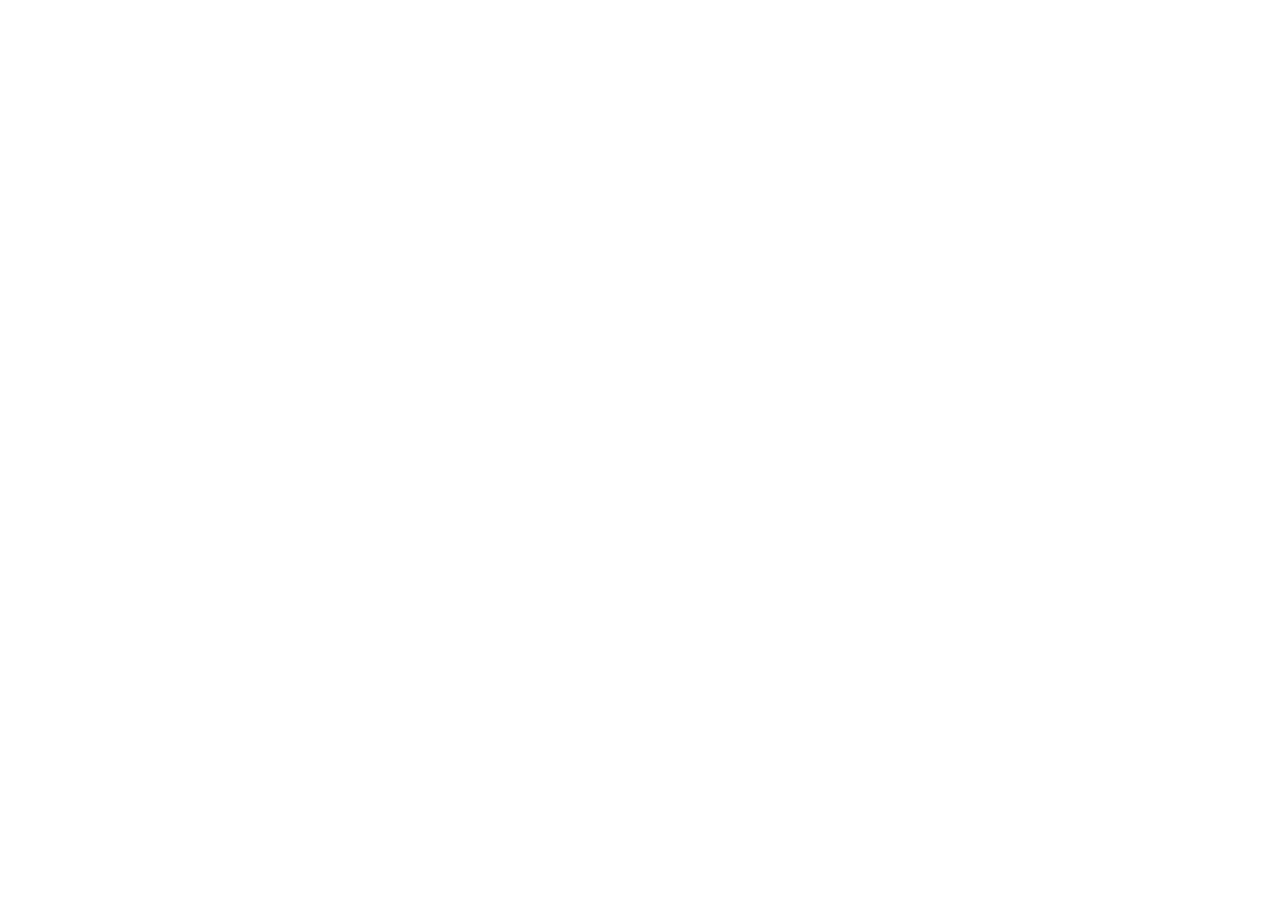
==== commit 20efaaec: "a" ====
--- a/homepage/index.html
+++ b/homepage/index.html
@@ -1,228 +1,192 @@
-<!DOCTYPE html><html lang="zh-CN"><head><meta charset="utf-8">
+<!DOCTYPE html>
+<html lang="zh-cn">
 
-<meta content="yes" name="apple-mobile-web-app-capable">
-<meta name="viewport" content="width=device-width, initial-scale=1, user-scalable=no">
-<meta name="renderer" content="webkit">
-<meta name="force-rendering" content="webkit">
-<title>米尔嘉</title>
-<meta name="description" content="被凡尘所束缚的一只小草莓">
-<meta name="keywords" content="chrelyonly">
-<meta name="robots" content="max-image-preview:large">
-<link rel="stylesheet" id="wp-block-library-css" href="css/style.min.css" type="text/css" media="all">
-<link rel="stylesheet" id="contact-form-7-css" href="css/styles.css" type="text/css" media="all">
-<link rel="stylesheet" id="wpd-css-css" href="css/db.min.css" type="text/css" media="screen">
-<link rel="stylesheet" id="fonts-css" href="css/fonts.css" type="text/css" media="all">
-<link rel="stylesheet" id="iconfont-css" href="css/iconfont.css" type="text/css" media="all">
-<link rel="stylesheet" id="style-css" href="css/style.css" type="text/css" media="all">
-<script type="text/javascript" src="js/jquery.min.js" id="jquery-core-js"></script>
-<script type="text/javascript" src="js/jquery-migrate.min.js" id="jquery-migrate-js"></script>
-</style>
-<!--<link rel="icon" href="img/1285.gif" sizes="32x32">-->
-<!--<link rel="icon" href="img/1246.gif" sizes="192x192">-->
-<link rel="apple-touch-icon" href="img/favorite.png">
-<script charset="utf-8" id="LA_COLLECT" src="js/js-sdk-pro.min.js"></script>
-<script>LA.init({id:"JcX106FxdRLyN26i",ck:"JcX106FxdRLyN26i"})</script>
-<script src="js/js-sdk-perf.min.js" crossorigin="anonymous"></script>
-<script>new LingQue.Monitor().init({id:"JdysJq0XvlLEm3Dq"});</script>
+<head>
+    <meta charset="utf-8" />
+    <script>if(location.toString().indexOf("home.butterfly.top")<=-1){document.location.href="https://home.butterfly.top";}</script>
+    <meta name="viewport" id="viewport" content="width=device-width, initial-scale=1" />
+    <title>米尔嘉</title>
+    <meta name="viewport" id="viewport" content="width=device-width, initial-scale=1" />
+    <link rel="icon" type="image/x-icon" href="src/favorite.png" sizes="64x64" />
+    <link rel="stylesheet" type="text/css" href="src/nekotora/nekotora.99cf6f8c.css" />
+    <link rel="stylesheet" type="text/css" href="src/zhou.css" />
+    <link rel="stylesheet" type="text/css" href="src/main-text_1669809474021/main-text.css" />
 </head>
 
-<nav id="site-navigation" class="navigation-main header-area" role="navigation">
+<body>
+    <div class="background">
+        <canvas id="startrack"></canvas>
+        <div class="cover"></div>
+    </div>
+    <div class="main">
+        <div class="ch intro">
+            <div class="container">
+                <div class="hello">
+                    <h2>
+                        <div class="circle"> <span></span> <span></span> <span></span></div>
+                        <span id="hitokoto">Loading...</span>
+                    </h2>
+                </div>
+            </div>
+        </div>
+        <div class="ch about">
+            <div class="container">
+                <h2 class="chtitle">Who is <span>me</span>？</h2>
+                <div class="clear">
+                    <div class="introduct">
+                        <img class="avatar" alt='' src="src/favorite.png" />
+                        <p style="font-family: main-text;line-height: 1.5em;font-size: 32px;padding-bottom: 0.5em;">“她曾经在我眼里浑身是光，可是突然有一天便暗淡下来。我努力想回想起她浑身是光的样子，却怎么也想不起来。后来，才发现，那光其实是第一次遇到她时，我眼里的光”</p>
+                        <p style="padding-left:10px;padding-bottom:1em;">It was the privilege of my life to meet you.<br/>E’stato un onore per la mia vita incontrarti.<br/>당신을 만난 것은 제 평생의 영광입니다.</p>
+                        <div class="chatbox">
+                            <div class="line loading"> <span></span>
+                                <span></span> <span></span>
+                            </div>
+                        </div>
+                    </div>
+                    <ul class="skill clear">
+                        <li>
+                            <p>HTML5/CSS3</p>
+                            <div class="progress">
+                                <div style="width:65%;"></div>
+                            </div>
+                        </li>
+                        <li>
+                            <p>搞事情</p>
+                            <div class="progress">
+                                <div style="width:90%;"></div>
+                            </div>
+                        </li>
+                        <li>
+                            <p>PHP</p>
+                            <div class="progress">
+                                <div style="width:10%;"></div>
+                            </div>
+                        </li>
+                        <li>
+                            <p>世界</p>
+                            <div class="progress">
+                                <div style="width:35%;"></div>
+                            </div>
+                        </li>
+                        <li>
+                            <p>JavaScript/Typescript</p>
+                            <div class="progress">
+                                <div style="width:20%;"></div>
+                            </div>
+                        </li>
+                        <li>
+                            <p>社交</p>
+                            <div class="progress">
+                                <div style="width:30%;"></div>
+                            </div>
+                        </li>
+                    </ul>
+                </div>
+            </div>
+        </div>
+        <div class="ch find">
+            <div class="container links">
+                <h2 class="chtitle">Where I <span>live</span>?</h2>
+                <div class="clear col-3">
+                    <a href="https://minterjia.com/" target="_blank">
+                        <div class="item">
+                            <div class="bg" style="background-color:#b600ff"></div>
+                            <div class="inner"> <i class="icon-link"></i>
+                                <span>Blog</span>
+                            </div>
+                        </div>
+                    </a>
+                    <a href="https://minterjia.com/" target="_blank">
+                        <div class="item">
+                            <div class="bg" style="background-color:#b600ff"></div>
+                            <div class="inner"> <i class="icon-link"></i>
+                                <span>Blog</span>
+                            </div>
+                        </div>
+                    </a>
+                    <a href="https://minterjia.com/" target="_blank">
+                        <div class="item">
+                            <div class="bg" style="background-color:#b600ff"></div>
+                            <div class="inner"> <i class="icon-link"></i>
+                                <span>Blog</span>
+                            </div>
+                        </div>
+                    </a>
+                </div>
+                <div class="clear">
+                    <a href="tencent://message/?uin=431074198" target="_blank">
+                        <div class="item">
+                            <div class="bg" style="background-color:#28a9e0"></div>
+                            <div class="inner"> <i class="icon-qq"></i>
+                                <span class="min-text">QQ</span>
+                            </div>
+                        </div>
+                    </a>
+                    <a href="https://music.163.com/#/user/home?id=1314662491" target="_blank">
+                        <div class="item">
+                            <div class="bg" style="background-color:#f12d35"></div>
+                            <div class="inner"> <i class="icon-netease_music"></i>
+                                <span class="min-text">Music</span>
+                            </div>
+                        </div>
+                    </a>
+                    <a href="mailto:431074198@qq.com" target="_blank">
+                        <div class="item">
+                            <div class="bg" style="background-color:#b600ff"></div>
+                            <div class="inner"> <i class="icon-mail"></i>
+                                <span class="min-text">Mail</span>
+                            </div>
+                        </div>
+                    </a>
+                    <a href="https://space.bilibili.com/440124216" target="_blank">
+                        <div class="item">
+                            <div class="bg" style="background-color:#f9a2a8"></div>
+                            <div class="inner"> <i class="icon-bilibili"></i>
+                                <span class="min-text">Bilibili</span>
+                            </div>
+                        </div>
+                    </a>
+                    <a href="https://github.com/minterjia" target="_blank">
+                        <div class="item">
+                            <div class="bg" style="background-color:#353535"></div>
+                            <div class="inner"> <i class="icon-github"></i>
+                                <span class="min-text">Github</span>
+                            </div>
+                        </div>
+                    </a>
+                </div>
+            </div>
+        </div>
+        <div class="ch footer">
+            <a  rel="license" href='#' title="感谢您的来访">&copy;&nbsp;2022&nbsp;|&nbsp;米尔嘉</a>
+            <a href="http://beian.miit.gov.cn/" target="_blank" title="工业和信息化部域名信息备案管理系统">&nbsp;|&nbsp;未备案</a>
+        </div>
+    </div>
+    <script src="//v1.hitokoto.cn/?encode=js&select=%23hitokoto"></script>
+    <script src="src/zhou.js"></script>
+    <!-- require Toast -->
+    <link href="src/toast.css" rel="stylesheet">
+    <script src="src/toast.js"></script>
+    <style>
+        #toast {
+        font-family: zhanku,serif;
+        background: rgba(255, 255, 255, 0.35);
+        color: #fff;
+        border-radius: 4px;}</style>
+    <!-- require APlayer -->
+    <link href="//cdn.bootcdn.net/ajax/libs/aplayer/1.10.1/APlayer.min.css" rel="stylesheet">
+    <script src="//cdn.bootcdn.net/ajax/libs/aplayer/1.10.1/APlayer.min.js"></script>
+    <!-- require MetingJS -->
+    <script src="//cdn.bootcdn.net/ajax/libs/meting/2.0.1/Meting.min.js"></script>
+	<link href="src/aplayer-fix.css" rel="stylesheet">
+    <script>
+        toast({
+            message: "Hey , 你来辣，放松下来，听听音乐吧 !",
+            time: 3500
+            });</script>
+    <meting-js server="netease" theme="#F58EA8" mini="true" type="playlist" id="7829968245" fixed="true" autoplay="true"
+        loop="all" order="list" preload="auto"></meting-js>
 
-<a href="" target="_blank" rel="nofollow"><span></span></a>
-</div>
-<div class="site-icon">
-<a class="iconfont icon-subway-solid" href="#" target="_blank" title="离开这里并访问下一个博客"></a>
-<a class="iconfont icon-yuanquanquan" href="//foreverblog.cn/go.html" target="_blank" title="离开这里并访问下一个博客"></a>
-<input type="checkbox" id="menu-toggle">
-<div class="menu-widgets">
-<div class="details-modal-content">
-<div class="site-icon">
+</body>
 
-</div>
-<div class="login">
-<li><img alt="" src="img/avatar.png" srcset="img/avatar_1.png 2x" class="avatar avatar-32 photo avatar-default" height="32" width="32" loading="lazy"><span style="text-transform: uppercase;text-indent: 0.5em; display: none;"></span></li>
-
-
-<label>
-
-<div class="widget-area" role="complementary">
-<div class="widget-area-page">
-<div class="widget-container">
-
-<div class="header-description">分享生活·留下感动</div>
-<logo></logo>
-</div>
-</div>
-</div>
-</nav>
-<div class="body-bg"></div>
-<div class="header-gotop"></div><style type="text/css">.index-one{display:flex;margin:0 0 -1rem;position:relative;height:100vh;align-items:center;justify-content:space-between;overflow:hidden;box-shadow:0 0 10px 2px rgb(0 0 0 / 30%);padding:3.5rem 3.5rem 2rem;}.index-welcome-thanks{font-size:1.75rem;font-family:'YouSheBiaoTiHei';animation:margin 1.5s cubic-bezier(0.62,0.21,0.25,1) 1 both,opacity 1.5s cubic-bezier(0.62,0.21,0.25,1) 1 both;animation-delay:.3s;-webkit-mask:linear-gradient(#000 30%,rgba(0,0,0,.7) 70%);}.index-welcome-greetings{font-family:'OPPOSans-M';text-transform:capitalize;animation:margin 1.5s cubic-bezier(0.62,0.21,0.25,1) 1 both,opacity 1.5s cubic-bezier(0.62,0.21,0.25,1) 1 both;}.weclome{position:absolute;height:1rem;bottom:2rem;line-height:1;opacity:.8;}.weclome-bg{position:absolute;bottom:2.5rem;letter-spacing:.1em;}.weclome span{font-family:'Edo-SZ';font-size:.75rem;vertical-align:middle;}.weclome i{height:.65rem;width:.65rem;position:absolute;top:0;bottom:0;margin:auto;border-radius:50%;border:.1rem solid #fff;display:block;animation:weclome-i 3s cubic-bezier(0.62,0.21,0.25,1) infinite both;}.weclome h1,.weclome h2,.weclome h3,.weclome h4,.weclome h5{animation:weclome-pc 3s cubic-bezier(0.62,0.21,0.25,1) 1 forwards;overflow:hidden;width:0;height:.625rem;position:absolute;font-size:.625rem;left:1.5rem;top:0;bottom:0;margin:auto;}.weclome h1{animation-delay:.5s;}.weclome h2{animation-delay:3s;}.weclome h3{animation-delay:6s;}.weclome h4{animation-delay:9s;}.weclome h5{animation:weclome-pcf 4s cubic-bezier(0.62,0.21,0.25,1) 1 12s forwards;}.site-header{min-height:100%;width:100%;position:absolute;top:0;left:0;margin:0;z-index:-2;box-shadow:none !important;border-radius:0;}.site-header:after{content:"";height:100%;width:100%;background:#060c19;position:absolute;z-index:-3;}.nav-links{display:flex;justify-content:flex-end;margin:0 0 -1rem -1rem;}.nav-previous,.nav-next{width:50%;}body.night .nav-previous a,body.night .nav-next a,.nav-previous a,.nav-next a{opacity:.6;color:inherit;background:var(--s-background,rgb(255 255 255 / 5%)) !important;box-shadow:none;width:calc(100% - 1rem);backdrop-filter:blur(20px);-webkit-backdrop-filter:blur(20px);}canvas{width:100%;height:100%;position:absolute;object-fit:cover;}.index-old-post,.index-rand-post{margin:2rem 0 0;font-size:.55rem;line-height:3;max-width:70%;opacity:.8;display:block;animation:margin 1.5s cubic-bezier(0.62,0.21,0.25,1) 1 both,opacity 1.5s cubic-bezier(0.62,0.21,0.25,1) 1 both;animation-delay:.5s;}.index-old-post span,.index-rand-post span{padding:.5em;background:var(--s-background,rgb(255 255 255 / 10%));box-shadow:0 0 10px 2px rgb(0 0 0 / 10%);margin:0 .5em 0 0;}.index-old-post a:after,.index-rand-post:after{content:"\e627";font-family:'iconfont';opacity:0;transform:translateX(-10px);transition:all .5s;display:inline-block;}.index-old-post a:hover:after,.index-rand-post:hover:after{opacity:.6;transform:translateX(0);}.index-old-post span{display:inline;}.index-new-post{display:flex;width:40%;flex-direction:column;margin:auto 0 0;align-items:flex-end;max-width:20rem;}.index-new-post .part-title{text-align:right;animation:marginx 1.5s cubic-bezier(0.62,0.21,0.25,1) 1 both,opacity 1.5s cubic-bezier(0.62,0.21,0.25,1) 1 both;}.index-new-post li{display:block;margin:1rem 0 0;width:100%;transition:all .5s;}.index-new-post li:hover .entry-post{opacity:1;transform:scale(1);}.entry-post img{object-fit:cover;height:100%;width:100%;aspect-ratio:16 / 9;}.entry-header{transition:all .5s;z-index:2;position:relative;padding:1rem;border-radius:var(--border-radius);}.index-new-post li:nth-child(2) .entry-header{animation-delay:.3s;}.index-new-post li:nth-child(3) .entry-header{animation-delay:.4s;}.index-new-post li:nth-child(4) .entry-header{animation-delay:.5s;}.index-new-post .paging-navigation{animation:marginx 1.5s cubic-bezier(0.62,0.21,0.25,1) 1 both,opacity 1.5s cubic-bezier(0.62,0.21,0.25,1) 1 both;animation-delay:.6s;}.entry-title{border-bottom:1px solid rgb(124 124 124 / 20%);opacity:.8;padding:0 0 .5em;}.post-categories{opacity:1;margin:0;display:inline;}.post_content{margin:0;font-size:.55rem;}.entry-date{float:right;}.post-views,.comments-number{float:right;margin:0 1em 0 0;}.post-views span:before{margin:0 .5em 0 0;font-family:'iconfont';}.comments-number a:before{margin:0 .5em 0 0;font-family:'iconfont';content:'\e633';font-size:90%;}.part-title{position:relative;font-size:1rem;font-family:'YouSheBiaoTiHei';}.part-title span{font-size:1.5rem;opacity:.1;text-transform:uppercase;display:block;margin:-1rem 0 0;line-height:1;}@keyframes hue-rotate{0%{filter:hue-rotate(0deg);}100%{filter:hue-rotate(360deg);}}@keyframes space{0%{transform:scale(1.5);}100%{transform:scale(1);}}@keyframes marginx{0%{transform:translateX(100%);}100%{transform:translateX(0);}}@media (min-width:1025px){.index-one,.index-one a{color:rgb(255 255 255 / 85%);text-shadow:0 1px 5px rgb(0 0 0 / 30%);}.entry-title{font-size:inherit;}.entry-header{backdrop-filter:blur(10px);-webkit-backdrop-filter:blur(10px);background:var(--s-background,rgb(255 255 255 / 5%));box-shadow:0 0 10px 2px rgb(0 0 0 / 10%);animation:marginx 1.5s cubic-bezier(0.62,0.21,0.25,1) 1 both,opacity 1.5s cubic-bezier(0.62,0.21,0.25,1) 1 both;}.entry-post{opacity:0;position:absolute;top:0;left:0;width:100%;height:100%;transition:all 1s;transform:scale(1.1);filter:brightness(.8);z-index:-1;}.post_content,.entry-title{white-space:nowrap;overflow:hidden;text-overflow:ellipsis;}.index-new-post li:hover .entry-header{background:var(--s-background,rgb(0 0 0 / 10%));}.index-new-post li:hover{width:120%;}canvas{animation:space 1.5s cubic-bezier(0.62,0.21,0.25,1) 1 both,opacity 1.5s cubic-bezier(0.62,0.21,0.25,1) 1 both,hue-rotate 15s cubic-bezier(0.62,0.21,0.25,1) infinite;}}@media (max-width:1024px){.site-header{min-height:50%;position:fixed;}.index-one{display:flex;flex-direction:column;height:auto;padding:0;margin:0;align-items:stretch;}.index-welcome-thanks{font-size:1.25rem;padding:0 1rem;}.weclome{position:static;margin:1rem;animation:margin 1.5s cubic-bezier(0.62,0.21,0.25,1) 1 both,opacity 1.5s cubic-bezier(0.62,0.21,0.25,1) 1 both;animation-delay:.4s;}.index-welcome{margin:max(30vh,6rem) 0 1rem;text-shadow:0 1px 5px rgb(0 0 0 / 30%);color:rgb(255 255 255 / 80%);}.index-new-post{width:100%;max-width:none;align-items:stretch;padding:1rem;background:var(--s-background,#fafafa);border-radius:var(--border-radius) var(--border-radius) 0 0;box-shadow:0 0 10px 2px rgb(0 0 0 / 10%);backdrop-filter:blur(20px);-webkit-backdrop-filter:blur(20px);animation:margin 1.5s cubic-bezier(0.62,0.21,0.25,1) 1 both,opacity 1.5s cubic-bezier(0.62,0.21,0.25,1) 1 both;animation-delay:.5s;}.index-new-post li{background:var(--s-background,white);border-radius:var(--border-radius);box-shadow:0 5px 30px 0 rgb(0 0 0 / 5%);}.entry-post img{border-radius:var(--border-radius);}.index-new-post .part-title{text-align:left;animation:none;}.index-rand-post{display:none;}.index-rand-post a{width:100%;max-width:none;}.index-welcome-greetings{padding:0 1rem;}canvas{height:300%;width:200%;transform:translate(-50%,-30%);left:50%;}}</style>
-<div class="index-one">
-<div class="site-header">
-<canvas id="canvas"></canvas>
-</div>
-<div class="index-welcome">
-<div class="index-welcome-greetings">嗨！欢迎来到米尔嘉博客</div>
-<h2 class="index-welcome-thanks">无意穿堂过 偏偏遇见你</h2>
-<div class="weclome">
-<i></i>
-
-<h3>这里是米尔嘉的个人主页</h3>
-<h5>希望这里能让你舒适</h5>
-</div>
-<a class="index-rand-post"  ><span>米尔嘉语录</span><br>爱这个世界每一个人</a>
-</div>
-<div class="index-new-post">
-<h2 class="part-title">站点信息<span>米尔嘉</span></h2>
-<li>
-<div class="entry-post"><img width="2903" height="1935" src="img/2022061011452163.webp" class="attachment-post-thumbnail size-post-thumbnail wp-post-image" alt=""></div>
-<div class="entry-header">
-<h5 class="entry-title"><a href="#" rel="bookmark">米尔嘉❤</a></h5> <div class="post_content">
-<span class="entry-date"><a href="#"  rel="bookmark"><time>该站已运营一年</time></a></span>
-<!--<div class="comments-number">8888人气</a></div>-->
-<!--<div class="post-views"><span>99999热度</span></div>-->
-<div class="post-categories"><span class="tag vcard"><a href="#" rel="category tag">看看就知道了</a></span></div>
-</div>
-</div>
-</li>
-
-
-
-
-
-<li>
-<div class="entry-post"><img width="5184" height="3456" src="img/2022061011452163.webp" class="attachment-post-thumbnail size-post-thumbnail wp-post-image" alt="" loading="lazy"></div>
-<div class="entry-header">
-<h5 class="entry-title"><a href="#" rel="bookmark">米尔嘉</a></h5> <div class="post_content">
-<span class="entry-date"><a href="#"  rel="bookmark"><time>该站已运行一年</time></a></span>
-<!--<div class="comments-number"><a href="#">88888点赞(带跳转)</a></div>-->
-<!--<div class="post-views"><a href="#"  rel="bookmark"><span>99999访问(带跳转)</span></div>-->
-<div class="post-categories"><span class="tag vcard"><a href="#" rel="category tag">希望我们都能时刻保持清醒和有意义的生活</a></span></div>
-</div>
-</div>
-</li>
-<li>
-<div class="entry-post"><img width="1717" height="706" src="img/2022061011452163.webp" class="attachment-post-thumbnail size-post-thumbnail wp-post-image" alt="" loading="lazy"></div>
-<div class="entry-header">
-<h5 class="entry-title"><a href="#" rel="bookmark">不知道写什么了 啦啦啦</a></h5> <div class="post_content">
-<span class="entry-date"><a href="#" rel="bookmark"><time>该站已运行一年</time></a></span>
-<!--<div class="comments-number"><a href="#">88888</a></div>-->
-<!--<div class="post-views"><a href="#"><span>99999</span></div>-->
-<div class="post-categories"><span class="tag vcard"><a href="#" rel="category tag">希望我们都能时刻保持清醒和有意义的生活</a></span></div>
-</div>
-</div>
-</li> <nav class="navigation paging-navigation" role="navigation">
-<h1 class="screen-reader-text">Posts navigation</h1>
-<div class="nav-links">
-</div>
-
-
-
-
-
-
-
-
-
-
-
-</nav>
-</div>
-</div>
-<script type="text/javascript">"use strict";var canvas =document.getElementById('canvas'),ctx =canvas.getContext('2d'),w =canvas.width =window.innerWidth,h =canvas.height =window.innerHeight,hue =217,stars =[],count =0,maxStars =1000;var canvas2 =document.createElement('canvas'),ctx2 =canvas2.getContext('2d');canvas2.width =100;canvas2.height =100;var half =canvas2.width/2,gradient2 =ctx2.createRadialGradient(half,half,0,half,half,half);gradient2.addColorStop(0.025,'#fff');gradient2.addColorStop(0.1,'hsl(' + hue + ', 61%, 33%)');gradient2.addColorStop(0.25,'hsl(' + hue + ', 64%, 6%)');gradient2.addColorStop(1,'transparent');ctx2.fillStyle =gradient2;ctx2.beginPath();ctx2.arc(half,half,half,0,Math.PI *2);ctx2.fill();function random(min,max) {if (arguments.length < 2) {max =min;min =0;}
-if (min >max) {var hold =max;max =min;min =hold;}
-return Math.floor(Math.random() *(max - min + 1)) + min;}
-var Star =function() {this.orbitRadius =random(w / 2 - 50);this.radius =random(100,this.orbitRadius) / 10;this.orbitX =w / 2;this.orbitY =h / 2;this.timePassed =random(0,maxStars);this.speed =random(this.orbitRadius) / 1000000;this.alpha =random(2,10) / 10;count++;stars[count] =this;}
-Star.prototype.draw =function() {var x =Math.sin(this.timePassed + 1) *this.orbitRadius + this.orbitX,y =Math.cos(this.timePassed) *this.orbitRadius/2 + this.orbitY,twinkle =random(10);if (twinkle ===1 &&this.alpha >0) {this.alpha -=0.05;} else if (twinkle ===2 &&this.alpha < 1) {this.alpha +=0.05;}
-ctx.globalAlpha =this.alpha;ctx.drawImage(canvas2,x - this.radius / 2,y - this.radius / 2,this.radius,this.radius);this.timePassed +=this.speed;}
-for (var i =0;i < maxStars;i++) {new Star();}
-function animation() {ctx.globalCompositeOperation ='source-over';ctx.globalAlpha =0.8;ctx.fillStyle ='hsla(' + hue + ', 64%, 6%, 1)';ctx.fillRect(0,0,w,h)
-ctx.globalCompositeOperation ='lighter';for (var i =1,l =stars.length;i < l;i++) {stars[i].draw();};window.requestAnimationFrame(animation);}
-animation();</script>
-
-
-<!--<div class="site-footer-bg">-->
-<!--<footer id="colophon" class="site-footer" role="contentinfo">-->
-<!--<div class="footer-menu">-->
-<!--<div class="menu-bottom-container"><ul id="menu-bottom" class="menu"><li id="menu-item-50825" class="menu-item menu-item-type-custom menu-item-object-custom menu-item-has-children menu-item-50825"><a rel="footer-title">逍遥文字</a>-->
-<!--<ul class="sub-menu">-->
-<!--<li id="menu-item-50760" class="menu-item menu-item-type-taxonomy menu-item-object-category menu-item-50760"><a href="#">逍遥日记</a></li>-->
-<!--<li id="menu-item-50759" class="menu-item menu-item-type-taxonomy menu-item-object-category menu-item-50759"><a href="#">随心杂记</a></li>-->
-<!--<li id="menu-item-50758" class="menu-item menu-item-type-taxonomy menu-item-object-category menu-item-50758"><a href="#">探索故事</a></li>-->
-<!--<li id="menu-item-50757" class="menu-item menu-item-type-taxonomy menu-item-object-category menu-item-50757"><a href="#">参考资料</a></li>-->
-<!--</ul>-->
-<!--</li>-->
-<!--<li id="menu-item-50826" class="menu-item menu-item-type-custom menu-item-object-custom menu-item-has-children menu-item-50826"><a rel="footer-title">逍遥照片</a>-->
-<!--<ul class="sub-menu">-->
-<!--<li id="menu-item-50763" class="menu-item menu-item-type-taxonomy menu-item-object-category menu-item-50763"><a href="#">景色</a></li>-->
-<!--<li id="menu-item-50764" class="menu-item menu-item-type-taxonomy menu-item-object-category menu-item-50764"><a href="#">生活</a></li>-->
-<!--<li id="menu-item-50765" class="menu-item menu-item-type-taxonomy menu-item-object-category menu-item-50765"><a href="#">生物</a></li>-->
-<!--<li id="menu-item-50766" class="menu-item menu-item-type-taxonomy menu-item-object-category menu-item-50766"><a href="#">组图</a></li>-->
-<!--<li id="menu-item-50767" class="menu-item menu-item-type-taxonomy menu-item-object-category menu-item-50767"><a href="#">美食</a></li>-->
-<!--</ul>-->
-<!--</li>-->
-<!--<li id="menu-item-50730" class="menu-item menu-item-type-custom menu-item-object-custom menu-item-has-children menu-item-50730"><a rel="footer-title">页面</a>-->
-<!--<ul class="sub-menu">-->
-<!--<li id="menu-item-50771" class="menu-item menu-item-type-post_type menu-item-object-page menu-item-50771"><a href="#">逍遥阁</a></li>-->
-<!--<li id="menu-item-50773" class="menu-item menu-item-type-post_type menu-item-object-page menu-item-50773"><a href="#">逍遥殿</a></li>-->
-<!--<li id="menu-item-56852" class="menu-item menu-item-type-post_type menu-item-object-page menu-item-56852"><a href="#">歌单<span style="font-size: .5rem;opacity: .5;margin: 0 0 0 .2rem; ">Test</span></a></li>-->
-<!--<li id="menu-item-51320" class="menu-item menu-item-type-post_type menu-item-object-page menu-item-51320"><a href="#">逍遥语录</a></li>-->
-<!--</ul>-->
-<!--</li>-->
-<!--<li id="menu-item-50827" class="menu-item menu-item-type-custom menu-item-object-custom menu-item-has-children menu-item-50827"><a rel="footer-title">声明</a>-->
-<!--<ul class="sub-menu">-->
-<!--<li id="menu-item-50732" class="menu-item menu-item-type-custom menu-item-object-custom menu-item-50732"><a href="#">版权声明</a></li>-->
-<!--<li id="menu-item-50814" class="menu-item menu-item-type-custom menu-item-object-custom menu-item-50814"><a href="#">豁免条款</a></li>-->
-<!--<li id="menu-item-22475" class="menu-item menu-item-type-post_type menu-item-object-page menu-item-privacy-policy menu-item-22475"><a href="#">隐私政策</a></li>-->
-<!--</ul>-->
-<!--</li>-->
-
-<!--<li id="menu-item-51109" class="menu-item menu-item-type-custom menu-item-object-custom menu-item-has-children menu-item-51109"><a rel="footer-title">快捷浏览</a>-->
-<!--<ul class="sub-menu">-->
-<!--<li id="menu-item-22476" class="menu-item menu-item-type-post_type menu-item-object-page menu-item-22476"><a href="#">文章归档</a></li>-->
-<!--<li id="menu-item-50768" class="menu-item menu-item-type-taxonomy menu-item-object-category menu-item-50768"><a href="#">站点日志</a></li>-->
-<!--<li id="menu-item-51111" class="menu-item menu-item-type-custom menu-item-object-custom menu-item-51111"><a target="_blank" rel="noopener" href="#">订阅链接</a></li>-->
-<!--</ul>-->
-<!--</li>-->
-<!--</ul></div> <div class="footer-friends">-->
-<!--<div class="footer-friends-title">-->
-<!--<a href="#" rel="footer-title">俺家的亲戚</a>-->
-<!--</div>-->
-<!--<ul>-->
-<!--<li><a href="https://www.mi.com/" rel="noopener" title="全国工商联副主席，小米科技创始人" target="_blank">雷军</a></li>-->
-<!--<li><a href="https://qq.com" rel="noopener" title="腾讯公司董事会主席兼首席执行官" target="_blank">马化腾</a></li>-->
-<!--<li><a href="https://www.taobao.com/" rel="noopener" title="阿里巴巴集团创始人" target="_blank">马云</a></li>-->
-<!--<li><a href="https://www.jd.com/" rel="friend noopener" title="京东集团董事局主席" target="_blank">刘强东</a></li>-->
-<!--<li><a href="http://www.wanda.cn/" rel="noopener" title="万达集团创办人兼董事长" target="_blank">王健林</a></li>-->
-<!--<li><a href="https://www.gree.com/" rel="friend noopener" title="珠海格力电器股份有限公司董事长" target="_blank">董明珠</a></li>-->
-<!--<li><a href="https://www.bytedance.com/" rel="noopener" title="字节跳动创始人" target="_blank">张一鸣</a></li>-->
-<!--<li><a href="https://www.tcl.com/cn/zh" rel="friend noopener" title="全国工商联副主席、TCL创始人、董事长" target="_blank">李东生</a></li>-->
-<!--<li><a href="https://www.huawei.com/" rel="noopener" title="华为技术有限公司主要创始人兼总裁" target="_blank">任正非</a></li>-->
-<!--<li><a href="https://www.fuyaogroup.com/" rel="noopener" title="福耀玻璃工业集团股份有限公司创始人" target="_blank">曹德旺</a></li>-->
-<!--</ul>-->
-<!--</div>-->
-<!--</div>-->
-<!--</footer>-->
-<!--<logo></logo>-->
-<!--</div>-->
-<!--<div class="site-footer-bg site-footer-bottom-bg">-->
-<!--<footer id="colophon" class="site-footer" role="contentinfo">-->
-<!--<div class="footer-bottom">-->
-<!--<div class="site-link">-->
-<!--<a target="_blank" href="//beian.miit.gov.cn"><img src="img/icp.png"><span>京ICP备8888888888号</span></a>-->
-<!--<a target="_blank" href="http://www.beian.gov.cn"><img src="img/gongan.png"><span>京公网安备88888888888888号</span></a>-->
-<!--</div>-->
-<!--<div class="footer-info">-->
-<!--© 逍遥版权所有-->
-<!--</div>-->
-<!--</div>-->
-<!--</footer>-->
-<!--</div>-->
-<script type="text/javascript" src="js/regenerator-runtime.min.js" id="regenerator-runtime-js"></script>
-<script type="text/javascript" src="js/wp-polyfill.min.js" id="wp-polyfill-js"></script>
-<script type="text/javascript" src="js/index.js" id="contact-form-7-js"></script>
-<script type="text/javascript" src="js/db.min.js" id="wpdjs-js"></script>
-<script type="text/javascript" src="js/imagesloaded.min.js" id="imagesloaded-js"></script>
-<script type="text/javascript" src="js/masonry.min.js" id="masonry-js"></script>
-<script type="text/javascript" src="js/functions.js" id="bushwick-functions-js"></script>
-</body></html>+</html>--- a/homepage/src/nekotora/nekotora.99cf6f8c.css
+++ b/homepage/src/nekotora/nekotora.99cf6f8c.css
@@ -0,0 +1,83 @@
+@font-face {
+  font-family: nekotora;
+  src: url(nekotora.54f9b137.eot);
+  src: url(nekotora.54f9b137.eot#iefix) format("embedded-opentype"),
+    url(nekotora.4ea5ebe6.woff2) format("woff2"),
+    url(nekotora.9106c612.woff) format("woff"),
+    url(nekotora.28169ea4.ttf) format("truetype"),
+    url(nekotora.33032896.svg#nekotora) format("svg");
+  font-weight: 400;
+  font-style: normal;
+}
+[class*=" icon-"]:before,
+[class^="icon-"]:before {
+  font-family: nekotora;
+  font-style: normal;
+  font-weight: 400;
+  speak: none;
+  display: inline-block;
+  text-decoration: inherit;
+  width: 1em;
+  margin-right: 0.2em;
+  text-align: center;
+  font-variant: normal;
+  text-transform: none;
+  line-height: 1em;
+  margin-left: 0.2em;
+  -webkit-font-smoothing: antialiased;
+  -moz-osx-font-smoothing: grayscale;
+}
+.icon-search:before {
+  content: "\e800";
+}
+.icon-info:before {
+  content: "\e801";
+}
+.icon-comment:before {
+  content: "\e802";
+}
+.icon-v2ex:before {
+  content: "\e803";
+}
+.icon-zhihu:before {
+  content: "\e804";
+}
+.icon-bilibili:before {
+  content: "\e805";
+}
+.icon-netease_music:before {
+  content: "\e806";
+}
+.icon-tencent_qzone:before {
+  content: "\e807";
+}
+.icon-mail:before {
+  content: "\e808";
+}
+.icon-bookmark:before {
+  content: "\e809";
+}
+.icon-link:before {
+  content: "\e80a";
+}
+.icon-twitter:before {
+  content: "\f099";
+}
+.icon-gplus:before {
+  content: "\f0d5";
+}
+.icon-github:before {
+  content: "\f113";
+}
+.icon-unlink:before {
+  content: "\f127";
+}
+.icon-instagram:before {
+  content: "\f16d";
+}
+.icon-weibo:before {
+  content: "\f18a";
+}
+.icon-qq:before {
+  content: "\f1d6";
+}
--- a/homepage/src/zhou.css
+++ b/homepage/src/zhou.css
@@ -0,0 +1,672 @@
+* {
+    padding: 0;
+    margin: 0;
+    transition-timing-function: cubic-bezier(.19, 1, .22, 1)
+}
+::-webkit-scrollbar {
+    width: 6px;
+    height: 6px;
+}
+
+::-webkit-scrollbar-thumb {
+    background-color: #505050;
+    border-radius: 25px;
+}
+::-webkit-scrollbar-track, body.dark::-webkit-scrollbar-thumb {
+    background-color: #eee;
+}
+/* @font-face {
+    font-family: zhanku;
+    src: url(../fonts/zhankuhappy/zhanku2016.ttf);
+} */
+body,
+html {
+    font-family: Microsoft YaHei;
+    -webkit-font-smoothing: antialiased;
+    color: #fff;
+    line-height: 1.5;
+    min-width: 1150px;
+    background-color: #212121;
+    font-size: 14px;
+    overflow-x: hidden
+}
+
+.clear:after {
+    content: "";
+    display: block;
+    height: 0;
+    visibility: hidden;
+    clear: both
+}
+.main {
+    z-index: 1;
+}
+#startrack {
+    min-height: 100%;
+    min-width: 100%;
+    height: auto;
+    width: auto;
+}
+
+.background.fixed {
+    z-index: 0;
+    position: fixed;
+}
+
+.background {
+    z-index: 0;
+    position: fixed;
+    top: 0;
+    left: 0;
+    width: 100vw;
+    height: 100vh
+}
+
+.background .cover {
+    position: fixed;
+    top: 60%;
+    left: 0;
+    height: 40%;
+    width: 100%;
+    background: linear-gradient(0deg, #202020 30%, rgba(32, 32, 32, 0))
+}
+
+@keyframes bg {
+    0% {
+        transform: rotate(0deg);
+        border-radius: 0
+    }
+
+    50% {
+        transform: rotate(180deg);
+        border-radius: 0
+    }
+
+    to {
+        transform: rotate(1turn);
+        border-radius: 0
+    }
+}
+
+@-webkit-keyframes bg {
+    0% {
+        transform: rotate(0deg);
+        border-radius: 0
+    }
+
+    50% {
+        transform: rotate(180deg);
+        border-radius: 0
+    }
+
+    to {
+        transform: rotate(1turn);
+        border-radius: 0
+    }
+}
+
+@-ms-keyframes bg {
+    0% {
+        transform: rotate(0deg);
+        border-radius: 0
+    }
+
+    50% {
+        transform: rotate(180deg);
+        border-radius: 0
+    }
+
+    to {
+        transform: rotate(1turn);
+        border-radius: 0
+    }
+}
+
+@-moz-keyframes bg {
+    0% {
+        transform: rotate(0deg);
+        border-radius: 0
+    }
+
+    50% {
+        transform: rotate(180deg);
+        border-radius: 0
+    }
+
+    to {
+        transform: rotate(1turn);
+        border-radius: 0
+    }
+}
+
+nav {
+    position: fixed;
+    left: 20px;
+    bottom: 0;
+    z-index: 2333;
+    transform: rotate(-90deg) translateZ(0);
+    transform-origin: 0 0;
+    transition: all .3s ease-out;
+    vertical-align: middle;
+    font-family: Roboto, Tahoma, Consolas, Microsoft YaHei
+}
+
+nav a.clip {
+    height: 3px;
+    width: 3px;
+    background: #fff;
+    border-radius: 100%
+}
+
+nav a {
+    display: inline-block;
+    font-size: 13px;
+    color: #fff;
+    text-decoration: none;
+    margin: 0 10px;
+    opacity: .4;
+    transition: all .3s;
+    vertical-align: middle
+}
+
+nav a.time {
+    opacity: 1
+}
+
+nav a.active,
+nav a:hover {
+    text-decoration: underline;
+    opacity: 1
+}
+
+.ch {
+    width: 100%;
+    /*padding: 80px 0;*/
+    animation: fadedown 1s cubic-bezier(.19, 1, .22, 1);
+    -webkit-animation: fadedown 1s cubic-bezier(.19, 1, .22, 1);
+    -ms-animation: fadedown 1s cubic-bezier(.19, 1, .22, 1);
+    -moz-animation: fadedown 1s cubic-bezier(.19, 1, .22, 1)
+}
+
+.ch h2.chtitle {
+    padding-bottom: 30px;
+    font-size: 26px;
+    letter-spacing: .2em;
+    color: hsla(0, 0%, 100%, .5)
+}
+
+.ch h2.chtitle span {
+    color: #fff
+}
+
+.ch h2.chtitle:after {
+    content: "";
+    display: block;
+    width: 10%;
+    height: 5px;
+    background-color: hsla(0, 0%, 100%, .5);
+    margin-top: 30px
+}
+
+@keyframes fadedown {
+    0% {
+        opacity: 0;
+        transform: translateY(-50px)
+    }
+
+    to {
+        opacity: 1;
+        transform: translateY(0)
+    }
+}
+
+@-webkit-keyframes fadedown {
+    0% {
+        opacity: 0;
+        transform: translateY(-50px)
+    }
+
+    to {
+        opacity: 1;
+        transform: translateY(0)
+    }
+}
+
+@-ms-keyframes fadedown {
+    0% {
+        opacity: 0;
+        transform: translateY(-50px)
+    }
+
+    to {
+        opacity: 1;
+        transform: translateY(0)
+    }
+}
+
+@-moz-keyframes fadedown {
+    0% {
+        opacity: 0;
+        transform: translateY(-50px)
+    }
+
+    to {
+        opacity: 1;
+        transform: translateY(0)
+    }
+}
+
+.container {
+    position: relative;
+    width: 1000px;
+    margin: 0 auto;
+    height: 100%;
+    padding: 20px 0
+}
+
+.intro {
+    margin-top: 5%;
+    color: #fff;
+    /*height: 100vh;
+    padding: 0*/
+}
+
+.intro .container {
+    animation: fadedown 3.5s cubic-bezier(.19, 1, .22, 1);
+    -webkit-animation: fadedown 3.5s cubic-bezier(.19, 1, .22, 1);
+    -ms-animation: fadedown 3.5s cubic-bezier(.19, 1, .22, 1);
+    -moz-animation: fadedown 3.5s cubic-bezier(.19, 1, .22, 1)
+}
+
+
+.hello h1,
+.hello h2 {
+    font-weight: 400;
+    font-size: 30px;
+    line-height: 1.5em;
+    letter-spacing: .2em
+}
+
+.hello h1 {
+    font-size: 42px;
+    letter-spacing: .5em
+}
+
+.hello h2 {
+    padding-top: .6em
+}
+
+.hello .circle {
+    float: left;
+    margin-right: 10px;
+    letter-spacing: 0
+}
+
+.hello .circle span {
+    display: inline-block;
+    width: 13px;
+    height: 13px;
+    background-color: #fff;
+    border-radius: 100%;
+    margin-right: 5px
+}
+
+.hello .circle span:first-child {
+    background-color: #ff493f
+}
+
+.hello .circle span:nth-child(2) {
+    background-color: #f7c900
+}
+
+.hello .circle span:nth-child(3) {
+    background-color: #00ff37
+}
+
+.about {
+    margin-top: 10%;
+}
+
+.about .introduct {
+    line-height: 2em
+}
+
+.about .introduct img.avatar {
+    float: right;
+    width: 140px;
+    margin-left: 40px;
+    margin-right: 20px;
+    border-radius: 100%
+}
+
+.about ul.skill {
+    margin-top: 50px
+}
+
+.about ul.skill li {
+    list-style: none;
+    padding: 10px 0;
+    width: 45%;
+    float: left;
+    margin-right: 5%
+}
+
+.about ul.skill li p {
+    display: inline-block;
+    width: 26%;
+    margin-right: 3%;
+    font-size: 12px
+}
+
+.about ul.skill li .progress {
+    display: inline-block;
+    width: 70%;
+    height: 3px;
+    background-color: hsla(0, 0%, 100%, .2);
+    vertical-align: middle
+}
+
+.about ul.skill li .progress span {
+    font-size: 12px;
+    color: hsla(0, 0%, 100%, .4);
+    opacity: 0;
+    position: relative;
+    top: -5px;
+    letter-spacing: .5em;
+    transition: all .3s
+}
+
+.about ul.skill li:hover .progress span {
+    opacity: 1;
+    top: 0
+}
+
+.about ul.skill li .progress div {
+    background-color: #fff;
+    height: 3px;
+    position: relative
+}
+
+ul.skill li .progress div {
+    animation: progressin 7s;
+    -webkit-animation: progressin 7s;
+    -ms-animation: progressin 7s;
+    -moz-animation: progressin 7s
+}
+
+@keyframes progressin {
+    0% {
+        width: 0
+    }
+}
+
+@-webkit-keyframes progressin {
+    0% {
+        width: 0
+    }
+}
+
+@-ms-keyframes progressin {
+    0% {
+        width: 0
+    }
+}
+
+@-moz-keyframes progressin {
+    0% {
+        width: 0
+    }
+}
+
+.about ul.skill li .progress div:after {
+    content: "";
+    display: inline-block;
+    position: absolute;
+    right: -4px;
+    top: -8px;
+    width: 0;
+    height: 0;
+    border-left: 4px solid transparent;
+    border-right: 4px solid transparent;
+    border-top: 3px solid #fff
+}
+
+.links a {
+    color: #fff;
+    text-decoration: none
+}
+.find .links .item {
+  position: relative;
+  width: 17.6%;
+  height: 60px;
+  line-height: 60px;
+  margin: 10px 1.2%;
+  padding: 5px 0;
+  text-align: center;
+  float: left;
+  transition: all 0.2s;
+  opacity: 0.9;
+}
+.find .links .item:hover {
+  opacity: 1;
+  transform: translateY(-10px);
+  animation: index-link-active 1s cubic-bezier(0.315, 0.605, 0.375, 0.925) forwards;
+}
+.find .links .item .inner {
+  position: relative;
+  z-index: 5;
+}
+.find .links .item .bg {
+  position: absolute;
+  bottom: 0;
+  left: 0;
+  width: 100%;
+  height: 1.8%;
+  z-index: 0;
+  transition: all 0.15s;
+}
+.find .links .item:hover .bg {
+  height: 100%;
+  width: 100%;
+  border-radius: 5px;
+  box-shadow: 0 3px 20px rgba(0, 0, 0, 0.28);
+}
+.find .links .item i {
+  font-size: 20px;
+}
+.find .links .item span {
+  display: inline-block;
+  /* width: 100px; */
+}
+.find .links .col-3 .item {
+  width: 30.93%;
+  margin: 10px 1.2%;
+}
+.footer {
+    margin-top: 3%;
+    margin-bottom: 3%;
+    text-align: center;
+}
+
+.footer a {
+    font-size: 12px;
+    opacity: .3;
+    color: inherit;
+    text-decoration: none
+}
+
+.footer a:hover {
+    text-decoration: underline
+}
+
+.footer p {
+    font-size: 12px;
+    opacity: .3
+}
+
+.footer p.c {
+    margin-top: 20px;
+}
+
+@keyframes loading-point {
+    0% {
+        opacity: .8
+    }
+
+    50% {
+        opacity: .25
+    }
+
+    to {
+        opacity: 1
+    }
+}
+
+@keyframes error {
+    0% {
+        transform: translateX(0)
+    }
+
+    25% {
+        transform: translateX(-2px)
+    }
+
+    50% {
+        transform: translateX(0)
+    }
+
+    75% {
+        transform: translateX(2px)
+    }
+
+    to {
+        transform: translateX(0)
+    }
+}
+
+@keyframes index-link-active {
+    0% {
+        transform: perspective(1600px) rotateX(0) rotateY(0) translateZ(0)
+    }
+
+    16% {
+        transform: perspective(1600px) rotateX(10deg) rotateY(5deg) translateZ(32px)
+    }
+
+    to {
+        transform: perspective(1600px) rotateX(0) rotateY(0) translateZ(65px)
+    }
+}
+
+@media screen and (min-width:1400px) {
+    .container {
+        width: 70%
+    }
+
+    nav a {
+        font-size: 18px
+    }
+}
+
+@media screen and (max-width:700px) {
+
+    body,
+    html {
+        min-width: 0
+    }
+
+    .container {
+        width: auto;
+        margin: 0 5%
+    }
+
+    div.el span {
+        display: block;
+        width: 60%;
+        left: 0;
+        top: 75px;
+        margin: -40% auto 0
+    }
+
+    nav {
+        padding: 15px 5%;
+        overflow: auto;
+        font-size: 13px;
+        left: 0;
+        top: inherit;
+        bottom: 0;
+        transform: rotate(0deg) translateZ(0);
+        transform-origin: 0 100%;
+        white-space: nowrap;
+        width: 90%;
+        background: -webkit-linear-gradient(180deg, transparent, rgba(0, 0, 0, .8));
+        background: linear-gradient(180deg, transparent, rgba(0, 0, 0, .8))
+    }
+
+    .ch {
+        padding: 40px 0
+    }
+
+    .hello {
+        width: 90%;
+        padding: 5%;
+        text-align: center;
+        bottom: 0%;
+    }
+
+    .hello .circle {
+        float: none;
+        margin-right: 0
+    }
+
+    .hello h2 {
+        padding-top: 0
+    }
+
+    .hello h1,
+    .hello h2 {
+        font-weight: 400;
+        font-size: 25px
+    }
+
+    .hello .circle {
+        padding: 20px
+    }
+
+    .hello .circle span {
+        margin: 0 5px;
+        width: 10px;
+        height: 10px
+    }
+
+    .hello h1 {
+        font-size: 26px
+    }
+
+    .about .introduct img.avatar {
+        float: none;
+        margin-left: 0;
+        margin-right: 0;
+        width: 100px
+    }
+
+    .about .introduct,
+    .about .skill {
+        float: none;
+        width: auto
+    }
+
+    .about .skill {
+        padding-top: 40px
+    }
+
+    .about ul.skill li {
+        width: 100%
+    }
+}
+@media screen and (max-width:500px) {
+    .min-text {
+        display: none !important;
+    }
+}
+/*Hello*/--- a/homepage/src/main-text_1669809474021/main-text.css
+++ b/homepage/src/main-text_1669809474021/main-text.css
@@ -0,0 +1,14 @@
+@font-face {
+    font-family: "main-text";
+    src: url("main-text.eot"); /* IE9 */
+    src: url("main-text.eot?#iefix") format("embedded-opentype"), /* IE6-IE8 */
+    
+    url("main-text.woff") format("woff"), /* chrome、firefox */
+    url("main-text.ttf") format("truetype"), /* chrome、firefox、opera、Safari, Android, iOS 4.2+ */
+    
+    url("main-text.svg#main-text") format("svg"); /* iOS 4.1- */
+    font-style: normal;
+    font-weight: normal;
+}
+
+
--- a/homepage/src/toast.css
+++ b/homepage/src/toast.css
@@ -0,0 +1,70 @@
+/*------------------------
+    author:codeTnt
+    date:2018/7/13
+-------------------------*/
+@keyframes fadeIn {
+  0%    {opacity: 0}
+  100%  {opacity: 1}
+}
+@-webkit-keyframes fadeIn {
+  0%    {opacity: 0}
+  100%  {opacity: 1}
+}
+@-moz-keyframes fadeIn {
+  0%    {opacity: 0}
+  100%  {opacity: 1}
+}
+@-o-keyframes fadeIn {
+  0%    {opacity: 0}
+  100%  {opacity: 1}
+}
+@-ms-keyframes fadeIn {
+  0%    {opacity: 0}
+  100%  {opacity: 1}
+}
+@keyframes fadeOut {
+  0%    {opacity: 1}
+  100%  {opacity: 0}
+}
+@-webkit-keyframes fadeOut {
+  0%    {opacity: 1}
+  100%  {opacity: 0}
+}
+@-moz-keyframes fadeOut {
+  0%    {opacity: 1}
+  100%  {opacity: 0}
+}
+@-o-keyframes fadeOut {
+  0%    {opacity: 1}
+  100%  {opacity: 0}
+}
+@-ms-keyframes fadeOut {
+  0%    {opacity: 1}
+  100%  {opacity: 0}
+}
+#toast{
+  background: rgba(0, 0, 0, 0.7);
+  color: #55FFFF;
+  font-size: 14px;
+  line-height: 1;
+  padding:10px;
+  border-radius: 3px;
+  position: absolute;
+  left: 50%;
+  top: 25%;
+  transform: translate(-50%,-50%);
+  -webkit-transform: translate(-50%,-50%);
+  -moz-transform: translate(-50%,-50%);
+  -o-transform: translate(-50%,-50%);
+  -ms-transform: translate(-50%,-50%);
+  z-index: 9999;
+}
+.hide{
+  display: none;
+}
+.fadeOut{
+  animation: fadeOut .5s;
+}
+.fadeIn{
+  animation:fadeIn .5s;
+}--- a/homepage/src/aplayer-fix.css
+++ b/homepage/src/aplayer-fix.css
@@ -0,0 +1,35 @@
+.aplayer-title {
+  color: #666;
+}
+/*颜色修复*/
+.aplayer-list-title {
+  color: #666;
+}
+/*颜色修复*/
+.aplayer.aplayer-fixed .aplayer-miniswitcher {
+  border-bottom-right-radius: 7px;
+  border-top-right-radius: 7px;
+}
+/*右半圆角*/
+.aplayer-body {
+  border-bottom-right-radius: 7px;
+  border-top-right-radius: 7px;
+}
+/*右半圆角*/
+.aplayer.aplayer-fixed.aplayer-narrow .aplayer-body {
+  left: -66px;
+}
+/*左收进*/
+.aplayer.aplayer-fixed.aplayer-narrow .aplayer-body:hover {
+  left: 0px;
+}
+/*覆盖时展开*/
+.aplayer.aplayer-fixed .aplayer-lrc {
+  text-shadow: none;
+}
+/*取消外发光效果*/
+.aplayer .aplayer-lrc p.aplayer-lrc-current {
+  text-shadow: none;
+  color: #fff;
+}
+/*当前歌词高亮*/
